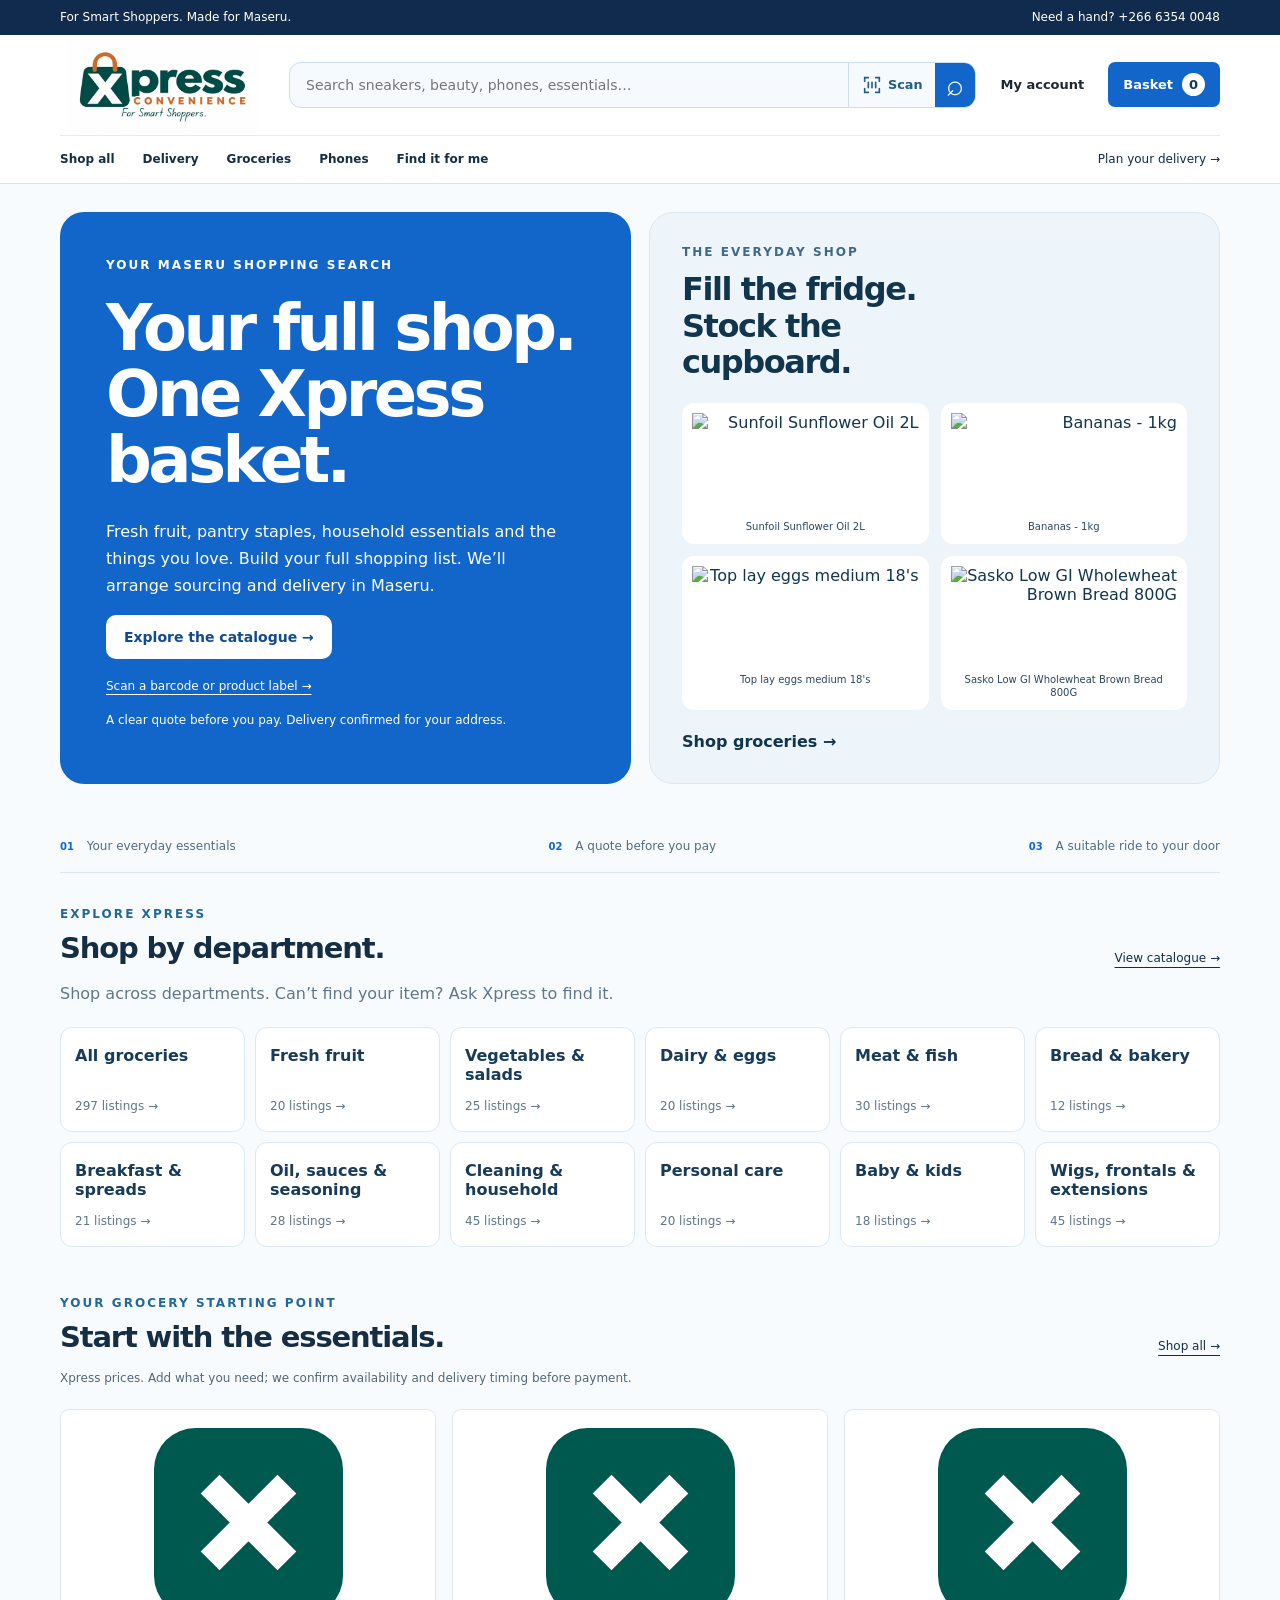
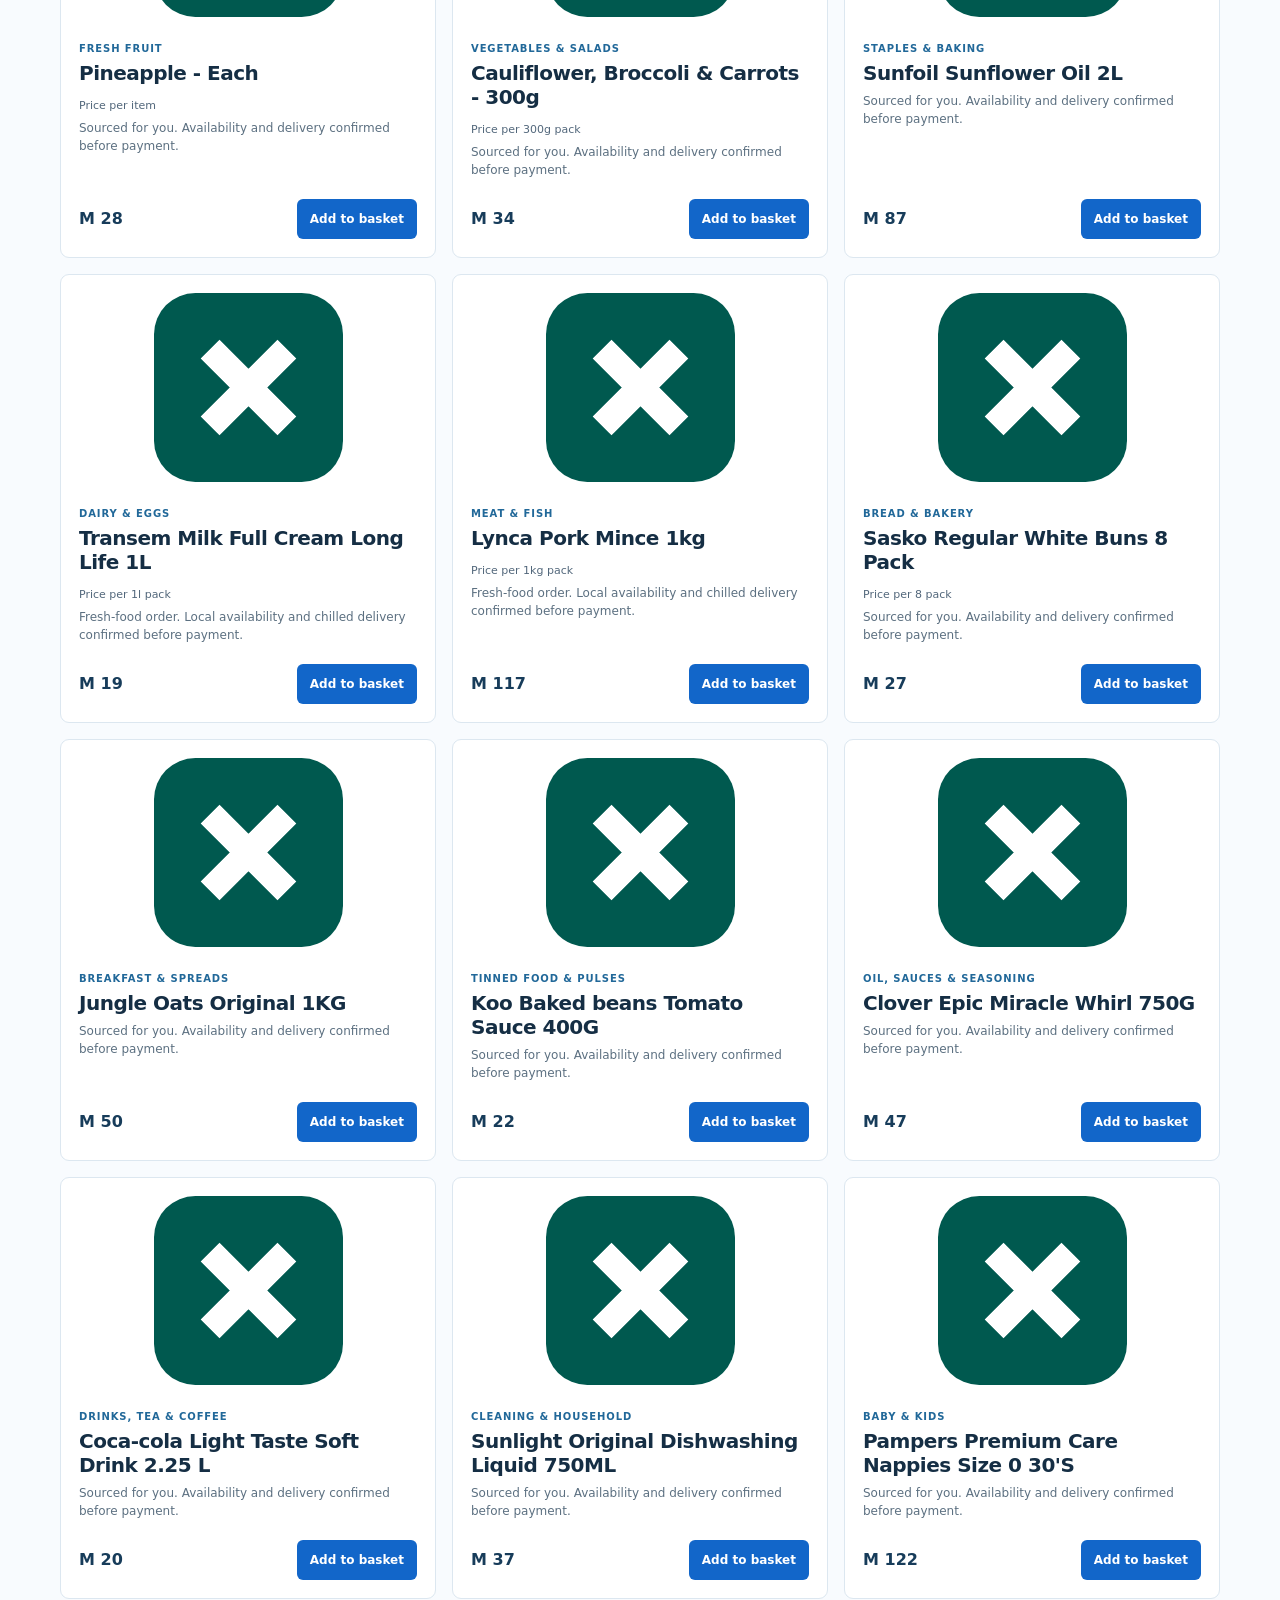
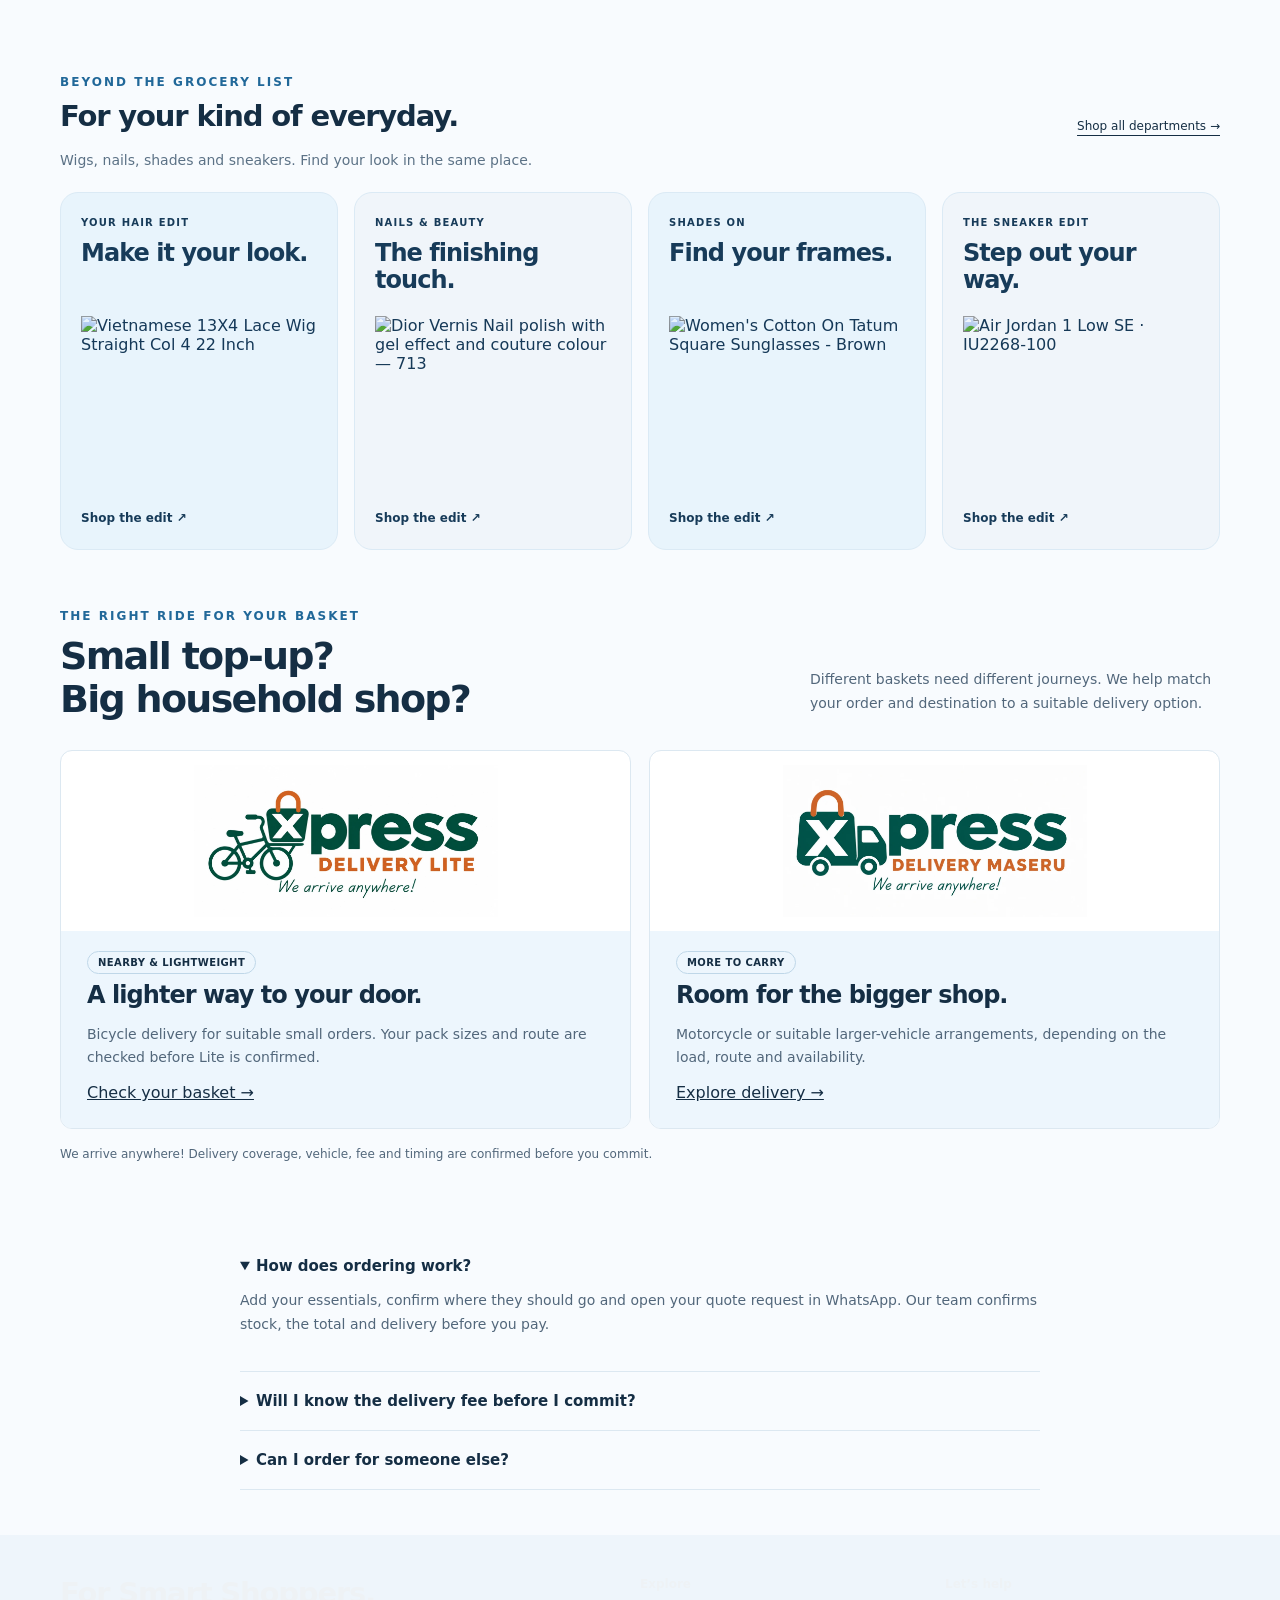
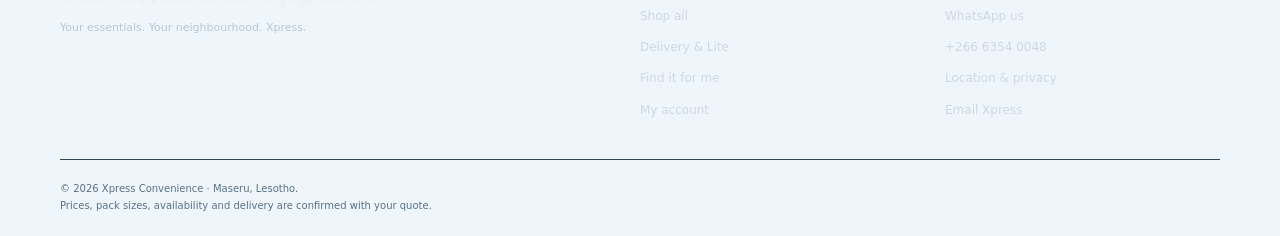
==== index.html @ a1669f89 "Expand full-shop catalogue to 1283 listings and strengthen blue interface" ====
<!doctype html><html lang="en"><head><meta charset="utf-8"><meta name="viewport" content="width=device-width,initial-scale=1"><meta name="theme-color" content="#1266c9"><meta name="description" content="Shop everyday essentials with Xpress Convenience in Maseru. Build a basket and explore Xpress Delivery and Delivery Lite."><title>Your Maseru shopping search | Xpress Convenience</title><link rel="manifest" href="manifest.webmanifest"><link rel="icon" href="assets/favicon.svg" type="image/svg+xml"><link rel="stylesheet" href="assets/store.css"><link rel="stylesheet" href="assets/enhancements.css"><link rel="stylesheet" href="assets/retail.css"><link rel="stylesheet" href="assets/xpress.css"><script defer src="assets/imported-catalogue.js"></script><script defer src="assets/market-catalogue.js"></script><script defer src="assets/departments.js"></script><script defer src="assets/delivery-engine.js"></script><script defer src="assets/navigation.js"></script><script defer src="assets/search-engine.js"></script><script defer src="assets/catalogue-data.js"></script><script defer src="assets/shop.js"></script><link rel="stylesheet" href="assets/departments.css"><link rel="stylesheet" href="assets/sky.css"></head><body class="retail" data-page="home"><a class="skip" href="#main">Skip to content</a><div class="retail-top"><div class="wrap"><span>For Smart Shoppers. Made for Maseru.</span><a href="tel:+26663540048">Need a hand? +266 6354 0048</a></div></div><header class="ec-header retail-header"><div class="ec-header-inner"><a aria-label="Xpress Convenience home" class="ec-brand" href="index.html"><img alt="Xpress Convenience" height="1280" src="assets/xpress-convenience.webp" width="1280"/></a><form action="products.html" class="global-search" role="search"><label class="sr-only" for="global-query">Search products</label><input id="global-query" name="q" placeholder="Search sneakers, beauty, phones, essentials…" type="search"/><a class="scan-search-link" href="scan.html" aria-label="Scan a barcode or product label" title="Scan & search"><svg width="22" height="22" viewBox="0 0 24 24" fill="none" aria-hidden="true"><path d="M8 4H4v4m12-4h4v4M4 16v4h4m12-4v4h-4M8 9v6m4-6v6m4-6v6" stroke="currentColor" stroke-width="1.8" stroke-linecap="round"/></svg><span>Scan</span></a><button aria-label="Search" type="submit">⌕</button></form><a class="account-link" href="account.html">My account</a><a class="ec-basket" href="checkout.html">Basket <span data-cart-count="">0</span></a><button aria-controls="ec-nav" aria-expanded="false" class="ec-menu" type="button">Menu</button></div><div class="retail-nav wrap"><nav aria-label="Main navigation" class="ec-nav" id="ec-nav"><a href="products.html">Shop all</a><a href="delivery.html">Delivery</a><a href="products.html?category=food">Groceries</a><a href="products.html?category=phones">Phones</a><a href="source.html">Find it for me</a><a class="mobile-account" href="account.html">My account</a><button class="ec-install" hidden="" type="button">Install app</button></nav><a class="delivery-link" href="checkout.html">Plan your delivery →</a></div></header><main id="main"><section class="market-hero wrap"><div><span class="kicker">YOUR MASERU SHOPPING SEARCH</span><h1>Your full shop.<br><em>One Xpress basket.</em></h1><p>Fresh fruit, pantry staples, household essentials and the things you love. Build your full shopping list. We’ll arrange sourcing and delivery in Maseru.</p><a class="button peach" href="products.html">Explore the catalogue →</a><a class="hero-source" href="scan.html">Scan a barcode or product label →</a><span class="hero-small">A clear quote before you pay. Delivery confirmed for your address.</span></div><a class="market-feature" href="products.html?category=food"><span class="kicker">THE EVERYDAY SHOP</span><h2>Fill the fridge.<br>Stock the cupboard.</h2><div id="hero-product"></div><span class="feature-link">Shop groceries →</span></a></section><div class="service-strip wrap"><span><b>01</b> Your everyday essentials</span><span><b>02</b> A quote before you pay</span><span><b>03</b> A suitable ride to your door</span></div><section class="department-section wrap"><div class="section-heading"><div><span class="kicker">EXPLORE XPRESS</span><h2>Shop by department.</h2></div><a href="products.html">View catalogue →</a></div><p>Shop across departments. Can’t find your item? Ask Xpress to find it.</p><div class="department-grid" id="department-grid"></div></section><section class="essentials wrap" id="essentials"><div class="section-heading"><div><span class="kicker">YOUR GROCERY STARTING POINT</span><h2>Start with the essentials.</h2></div><a href="products.html">Shop all →</a></div><p class="catalogue-note">Xpress prices. Add what you need; we confirm availability and delivery timing before payment.</p><div class="catalogue"></div></section><section class="wrap style-section"><div class="section-heading"><div><span class="kicker">BEYOND THE GROCERY LIST</span><h2>For your kind of everyday.</h2></div><a href="products.html">Shop all departments →</a></div><p>Wigs, nails, shades and sneakers. Find your look in the same place.</p><div id="style-edits" class="style-edits"></div></section><section class="delivery-intro wrap" id="delivery-info"><div class="delivery-heading"><div><span class="kicker">THE RIGHT RIDE FOR YOUR BASKET</span><h2>Small top-up?<br>Big household shop?</h2></div><p>Different baskets need different journeys. We help match your order and destination to a suitable delivery option.</p></div><div class="service-cards"><article class="service-card"><img src="assets/xpress-lite.webp" alt="Xpress Delivery Lite bicycle logo. We arrive anywhere!" width="1200" height="600" loading="lazy"><div class="service-copy"><span class="pill">NEARBY &amp; LIGHTWEIGHT</span><h3>A lighter way to your door.</h3><p>Bicycle delivery for suitable small orders. Your pack sizes and route are checked before Lite is confirmed.</p><a href="checkout.html">Check your basket →</a></div></article><article class="service-card"><img src="assets/xpress-delivery.webp" alt="Xpress Delivery Maseru truck logo. We arrive anywhere!" width="1200" height="600" loading="lazy"><div class="service-copy"><span class="pill">MORE TO CARRY</span><h3>Room for the bigger shop.</h3><p>Motorcycle or suitable larger-vehicle arrangements, depending on the load, route and availability.</p><a href="delivery.html">Explore delivery →</a></div></article></div><p class="service-footnote">We arrive anywhere! Delivery coverage, vehicle, fee and timing are confirmed before you commit.</p></section><section class="wrap delivery-faq"><details open><summary>How does ordering work?</summary><p>Add your essentials, confirm where they should go and open your quote request in WhatsApp. Our team confirms stock, the total and delivery before you pay.</p></details><details><summary>Will I know the delivery fee before I commit?</summary><p>Yes. We include the delivery arrangement and charge in your confirmed quote. This website does not collect payment or reserve stock.</p></details><details><summary>Can I order for someone else?</summary><p>Yes. Enter their delivery address, recipient name and contact number. Use their destination rather than your current location.</p></details></section></main><footer class="retail-footer"><div class="wrap footer-grid"><div><strong>For Smart Shoppers.</strong><p>Your essentials. Your neighbourhood. Xpress.</p></div><div><b>Explore</b><a href="products.html">Shop all</a><a href="delivery.html">Delivery &amp; Lite</a><a href="source.html">Find it for me</a><a href="account.html">My account</a></div><div><b>Let’s help</b><a href="https://wa.me/26663540048">WhatsApp us</a><a href="tel:+26663540048">+266 6354 0048</a><a href="privacy.html">Location &amp; privacy</a><a href="mailto:expressconvenience2.4.7@gmail.com">Email Xpress</a></div></div><div class="wrap copyright">© 2026 Xpress Convenience · Maseru, Lesotho.<br>Prices, pack sizes, availability and delivery are confirmed with your quote.</div></footer><a class="mobile-cart" href="checkout.html" hidden><span>Your basket · <b data-cart-count>0</b> items</span><strong>Review basket →</strong></a></body></html>
---- assets/store.css ----
:root{--teal:#0b4f86;--deep:#083b64;--peach:#f4bd91;--ink:#202931;--muted:#4e6476;--cream:#fffaf6;--line:#dce3e8;--aqua:#e5edf3}
*{box-sizing:border-box}html{scroll-behavior:smooth}body{margin:0;background:var(--cream);color:var(--ink);font-family:ui-sans-serif,system-ui,-apple-system,BlinkMacSystemFont,"Segoe UI",sans-serif;-webkit-font-smoothing:antialiased}a{color:inherit}a:focus-visible,button:focus-visible,input:focus-visible{outline:3px solid var(--peach);outline-offset:3px}img{display:block;max-width:100%}button,input{font:inherit}.wrap{width:min(1160px,calc(100% - 48px));margin-inline:auto}.skip{position:absolute;top:-80px;left:16px;z-index:20;padding:12px;background:white}.skip:focus{top:10px}
.topbar{background:var(--deep);color:white;text-align:center;font-size:11px;font-weight:850;letter-spacing:.1em;text-transform:uppercase;padding:10px 16px}.topbar span{color:var(--peach);padding-inline:9px}header{background:white}.header-inner{display:flex;justify-content:space-between;align-items:center;gap:24px;min-height:88px}.brand{display:block;width:230px;height:76px;overflow:hidden;flex:0 0 auto}.brand img{width:100%;height:100%;object-fit:cover;object-position:center 51%}nav{display:flex;align-items:center;gap:clamp(14px,2.2vw,28px)}nav a{text-decoration:none;font-size:14px;font-weight:750}nav a:hover{text-decoration:underline;text-underline-offset:5px}nav .active{color:var(--teal);text-decoration:underline;text-underline-offset:6px}nav .nav-cta{background:var(--teal);color:white;border-radius:9px;padding:12px 16px}nav .nav-cta:hover{background:var(--deep);text-decoration:none}.cart-count{display:inline-grid;place-items:center;width:22px;height:22px;margin-left:4px;border-radius:50%;background:var(--peach);color:var(--ink);font-size:12px;font-weight:900}
.masthead{background:radial-gradient(circle at 88% 2%,#2b71aa,transparent 28%),linear-gradient(135deg,#0b4f86,#083c67);color:white}.masthead-inner{padding-block:75px 80px}.eyebrow,.kicker{display:block;font-size:12px;font-weight:900;letter-spacing:.17em;text-transform:uppercase}.eyebrow{margin:0 0 17px;color:var(--peach)}h1{max-width:850px;margin:0;font-size:clamp(47px,5.6vw,72px);line-height:1.04;letter-spacing:-.06em}h1 em{color:var(--peach);font-style:normal}.masthead p{max-width:720px;margin:23px 0 0;color:#e3edf5;font-size:18px;line-height:1.65}.button{display:inline-flex;justify-content:center;align-items:center;min-height:48px;padding:13px 18px;border:0;border-radius:10px;background:var(--teal);color:white;text-decoration:none;font-size:14px;font-weight:850;cursor:pointer}.button:hover{background:var(--deep)}.button:disabled{opacity:.48;cursor:not-allowed}.button.peach{background:var(--peach);color:var(--ink)}.button.peach:hover{background:#ffd0ab}
.section{padding-block:78px}.kicker{margin:0 0 12px;color:var(--teal)}h2{margin:0;font-size:clamp(30px,3.8vw,46px);line-height:1.1;letter-spacing:-.05em}.section-intro{max-width:700px;margin:15px 0 30px;color:var(--muted);font-size:16px;line-height:1.65}.notice{padding:18px 22px;border:1px solid #c8d6e2;border-radius:12px;background:var(--aqua);color:var(--deep);font-size:14px;line-height:1.65}
.toolbar{display:flex;flex-wrap:wrap;align-items:center;justify-content:space-between;gap:16px;margin:30px 0 24px}.filters{display:flex;flex-wrap:wrap;gap:8px}.filter{padding:10px 14px;border:1px solid var(--line);border-radius:100px;background:white;color:var(--ink);font-size:13px;font-weight:760;cursor:pointer}.filter:hover,.filter.active{background:var(--deep);color:white;border-color:var(--deep)}.search{min-width:230px;padding:11px 14px;border:1px solid #cbd4dc;border-radius:10px;background:white;color:var(--ink)}.catalogue{display:grid;grid-template-columns:repeat(3,1fr);gap:20px}.item{overflow:hidden;border:1px solid var(--line);border-radius:17px;background:white;box-shadow:0 11px 30px #0c464610}.item-image{position:relative;overflow:hidden;display:grid;place-items:center;height:260px;padding:20px;background:#edf2f6}.item:nth-child(3n+2) .item-image{background:#f9ede3}.item:nth-child(3n) .item-image{background:#f0ecf5}.item-image .drink-art{position:absolute;inset:0;display:grid;place-items:center}.item-image svg{width:70%;height:80%}.item-image img{position:absolute;inset:18px;width:calc(100% - 36px);height:calc(100% - 36px);object-fit:contain;border-radius:5px;mix-blend-mode:multiply}.item-copy{padding:23px}.item-tag{color:var(--teal);font-size:11px;font-weight:900;letter-spacing:.14em;text-transform:uppercase}.item h3{margin:9px 0 7px;font-size:22px;letter-spacing:-.04em}.item p{min-height:43px;margin:0 0 19px;color:var(--muted);font-size:13px;line-height:1.6}.item-bottom{display:flex;align-items:center;justify-content:space-between;gap:10px}.price-label{color:var(--muted);font-size:12px;font-weight:760}.empty-search{padding:40px;border-radius:14px;background:white;text-align:center;color:var(--muted)}
.checkout-layout{display:grid;grid-template-columns:1.12fr .88fr;align-items:start;gap:25px}.panel{padding:31px;border:1px solid var(--line);border-radius:18px;background:white;box-shadow:0 10px 29px #0c46460d}.panel h2{margin:0 0 8px;font-size:29px}.panel .help{margin:0 0 23px;color:var(--muted);font-size:14px;line-height:1.6}.cart-line{display:grid;grid-template-columns:66px 1fr auto;align-items:center;gap:17px;padding:17px 0;border-bottom:1px solid var(--line)}.cart-line:last-child{border-bottom:0}.cart-line img{width:66px;height:66px;object-fit:contain;border-radius:9px;background:#edf2f6}.cart-line strong{display:block;margin-bottom:4px;font-size:15px}.cart-line small{color:var(--muted)}.qty{display:flex;align-items:center;gap:8px}.qty button{width:30px;height:30px;border:1px solid #cbd5dd;border-radius:7px;background:white;cursor:pointer}.qty button:hover{background:var(--aqua)}.qty span{min-width:20px;text-align:center;font-weight:850}.remove{display:block;margin-top:8px;padding:0;border:0;background:none;color:#a84845;text-decoration:underline;font-size:12px;cursor:pointer}.summary-note{margin-top:20px;padding:16px 18px;border-radius:10px;background:var(--aqua);color:var(--deep);font-size:13px;line-height:1.6}.pay-options{display:grid;gap:11px}.pay-option{display:flex;gap:13px;align-items:start;padding:16px;border:1px solid var(--line);border-radius:11px;cursor:pointer}.pay-option:has(input:checked){border-color:var(--teal);background:#f0f5fa}.pay-option input{margin-top:3px;accent-color:var(--teal)}.pay-option strong{display:block;margin-bottom:3px;font-size:15px}.pay-option small{color:var(--muted);font-size:12px;line-height:1.45}.checkout-action{width:100%;margin-top:20px}.fineprint{color:var(--muted);font-size:12px;line-height:1.6}.empty-cart{padding:32px;text-align:center;color:var(--muted)}.empty-cart .button{margin-top:12px}
.next-steps{background:var(--aqua)}.next-grid{display:grid;grid-template-columns:repeat(3,1fr);gap:15px;margin-top:30px}.next-step{padding:25px;border-radius:14px;background:white}.next-step b{color:var(--teal);font-size:13px;letter-spacing:.1em}.next-step h3{margin:17px 0 8px;font-size:19px}.next-step p{margin:0;color:var(--muted);font-size:13px;line-height:1.6}
footer{background:var(--ink);color:white}.footer-inner{display:flex;justify-content:space-between;align-items:center;flex-wrap:wrap;gap:15px 30px;min-height:105px;font-size:13px}footer a{color:#d4e0ea;text-underline-offset:4px;overflow-wrap:anywhere}
@media(max-width:950px){.catalogue{grid-template-columns:repeat(2,1fr)}.checkout-layout{grid-template-columns:1fr}}
@media(max-width:650px){.wrap{width:min(100% - 32px,1160px)}.topbar{font-size:10px;letter-spacing:.03em}.header-inner{min-height:74px}.brand{width:158px;height:59px}nav{gap:9px}nav a:not(.nav-cta):not(.cart-nav){display:none}nav .cart-nav{font-size:12px}nav .nav-cta{font-size:12px;padding:10px 11px}.masthead-inner{padding-block:59px 66px}.masthead p{font-size:16px}.section{padding-block:65px}.catalogue{gap:13px}.item-image{height:165px;padding:12px}.item-copy{padding:16px}.item h3{font-size:18px}.item p{min-height:60px}.item-bottom{display:block}.item-bottom .button{width:100%;margin-top:12px}.toolbar{align-items:stretch}.search{width:100%}.panel{padding:22px}.next-grid{grid-template-columns:1fr}.cart-line{grid-template-columns:52px 1fr;gap:12px}.cart-line img{width:52px;height:52px}.cart-line .qty{grid-column:2}.footer-inner{padding-block:27px}}
@media(max-width:390px){.catalogue{grid-template-columns:1fr}.item-image{height:240px}.item p{min-height:0}}
@media(prefers-reduced-motion:reduce){html{scroll-behavior:auto}}
---- assets/enhancements.css ----
/* Shared storefront polish, including account and dispatch navigation. */
[hidden]{display:none!important}html{scroll-padding-top:100px}body{overflow-wrap:break-word}.ec-header{position:sticky;top:0;z-index:100;background:#fff!important;color:#202931!important;border-bottom:1px solid #dae1e6}.ec-header-inner{max-width:1200px;width:calc(100% - 48px);margin:auto;min-height:86px;display:flex;align-items:center;gap:26px;position:relative}.ec-brand{display:block;width:180px;height:70px;overflow:hidden;flex-shrink:0}.ec-brand img{display:block;width:100%;height:100%;object-fit:cover;object-position:center 51%}.ec-header .ec-nav{display:flex;align-items:center;gap:25px;margin-left:auto}.ec-header .ec-nav a{display:block!important;font-size:13px;color:#3c4d5a;text-decoration:none;font-weight:750;padding:12px 0}.ec-nav a[aria-current]{color:#0b4f86!important;box-shadow:0 2px #0b4f86}.ec-basket{display:flex;gap:9px;align-items:center;background:#083b64;color:#fff;text-decoration:none;padding:12px 16px;border-radius:100px;font-weight:750;font-size:13px;white-space:nowrap}.ec-basket span{display:grid;place-items:center;background:#f4bd91;color:#202931;border-radius:50%;min-width:23px;height:23px}.ec-menu{display:none}.ec-install{font:inherit;color:#083b64;background:#e5edf3;border:0;padding:10px;border-radius:8px;cursor:pointer}.ec-header a:focus-visible,button:focus-visible,input:focus-visible,summary:focus-visible,select:focus-visible{outline:3px solid #e29455;outline-offset:4px}a,button{-webkit-tap-highlight-color:transparent}.hero-inner{padding-block:64px!important}.hero-copy{max-width:510px;font-size:19px!important}.hero-note{max-width:440px}.hero-art{animation:ec-enter .7s ease-out both}.photo{box-shadow:0 24px 60px #002f3833!important}.section{padding-block:60px}.product,.item{transition:transform .2s,box-shadow .2s}.product:hover,.item:hover{transform:translateY(-4px);box-shadow:0 16px 34px #075b6515}.product h3 a{text-decoration:none;display:flex;justify-content:space-between;gap:10px}.product h3 a:after{content:'';position:absolute;inset:0}.product{position:relative}.product h3 a:focus-visible{outline:3px solid #0b4f86}.head p{line-height:1.7}.masthead-inner{padding-block:44px 48px}.masthead h1{font-size:clamp(38px,5vw,60px);max-width:800px}.masthead p{max-width:650px;font-size:16px}.notice{font-size:13px;padding:14px 18px}.toolbar{position:relative}.filter{min-height:44px}.item-image{height:225px}.item-copy{padding:20px}.item h3{font-size:20px}.button{transition:background .18s,transform .18s}.button:active{transform:translateY(1px)}.field{margin:18px 0}.field label{display:block;font-size:13px;font-weight:750;margin-bottom:8px}.field input,.field select{width:100%;min-height:48px;padding:12px 14px;border:1px solid #c6d0d9;border-radius:10px;background:#fff;color:#202931;font:inherit}.live-option{margin-top:22px;padding-top:18px;border-top:1px solid #dce3e8}.live-option summary{cursor:pointer;color:#083b64;font-size:14px;font-weight:750}.live-option .button{background:#e5edf3;color:#083b64}.qty button{min-width:42px;min-height:42px}.ec-toast{position:fixed;bottom:24px;left:50%;transform:translateX(-50%);z-index:110;padding:14px 22px;background:#083b64;color:#fff;border-radius:14px;box-shadow:0 8px 35px #003c4433;font-size:14px;max-width:calc(100% - 32px);text-align:center}.catalogue{scroll-margin-top:100px}footer{margin-bottom:0}.card,.panel{min-width:0}.grid>*{min-width:0}.status{overflow-wrap:anywhere}.account-box{margin-bottom:22px}.ec-header~.hero{padding-top:44px;padding-bottom:44px}.ec-header~.hero h1{max-width:850px}.ec-header~.hero p{max-width:680px}.ec-header~main{min-height:55vh}
@keyframes ec-enter{from{opacity:0;transform:translateY(18px)}to{opacity:1;transform:translateY(0)}}
@media(max-width:960px){.ec-header-inner{gap:16px}.ec-header .ec-nav{gap:15px}.ec-brand{width:155px}.ec-header .ec-nav a{font-size:12px}}
@media(max-width:760px){.ec-header-inner{width:calc(100% - 28px);min-height:72px;gap:10px}.ec-brand{width:142px;height:60px;margin-right:auto}.ec-basket{padding:10px 12px;font-size:12px}.ec-menu{display:flex;align-items:center;gap:8px;border:1px solid #dce3e8;background:#fff;color:#083b64;border-radius:10px;min-height:44px;padding:10px;font-weight:750;font-size:12px}.ec-header .ec-nav{display:none;position:absolute;left:0;right:0;top:calc(100% + 1px);margin:0;background:white;border:1px solid #dce3e8;box-shadow:0 20px 30px #003a441c;border-radius:0 0 16px 16px;padding:14px 20px;align-items:stretch;gap:3px;flex-direction:column}.ec-header .ec-nav.is-open{display:flex}.ec-header .ec-nav a{font-size:15px;padding:12px}.ec-nav a[aria-current]{box-shadow:none;background:#e5edf3;border-radius:8px}.hero-inner{padding-top:38px!important;padding-bottom:40px!important}.hero-copy{font-size:17px!important}.hero-art{min-height:295px!important}.hero-art .photo.eggs{height:225px}.hero-art .photo.bread{height:165px}.hero-note{font-size:12px}.section{padding-block:42px}.how-inner{padding-block:48px}.masthead-inner{padding-block:34px}.masthead h1{font-size:40px}.masthead p{font-size:15px}.item-image{height:170px}.item-copy{padding:15px}.item h3{font-size:18px}.item p{min-height:62px}.item-bottom .button{padding-inline:10px;font-size:12px}.filters{flex-wrap:nowrap;overflow:auto;width:100%;padding-bottom:5px}.filter{flex-shrink:0}.search{min-width:0;font-size:16px}.checkout-layout{gap:18px}.checkout-layout>.panel{padding:22px}.next-grid{grid-template-columns:1fr}.ec-header~.hero h1{font-size:40px}.grid{grid-template-columns:1fr}.ec-header~.hero{padding-block:32px}.footer-inner{font-size:12px;line-height:1.8}.ec-toast{bottom:16px;width:max-content}}
@media(max-width:360px){.ec-brand{width:120px}.ec-header-inner{gap:6px}.ec-basket{padding:9px}.ec-menu{font-size:11px;padding:8px}.wrap{width:calc(100% - 28px)}}
@media(prefers-reduced-motion:reduce){*,*::before,*::after{animation:none!important;transition:none!important;scroll-behavior:auto!important}}
.ec-brand{position:relative;width:160px;height:82px}.ec-brand img{position:absolute;top:50%;width:100%;height:auto;transform:translateY(-51%);object-fit:initial}
@media(max-width:760px){.ec-brand{width:142px;height:72px}}
@media(max-width:360px){.ec-brand{width:120px;height:62px}}

/* Keep the complete logo, bag handles and tagline inside the header. */
.ec-header .ec-brand,.ec-header.retail-header .ec-brand{width:180px;height:108px;flex:0 0 auto;overflow:hidden;background:#fff;border-radius:6px}
.ec-header .ec-brand img{position:absolute;left:0;top:50%;display:block;width:100%;height:auto;max-width:none;object-fit:contain;transform:translateY(-51%);filter:brightness(.8) contrast(1.7)}
@media(max-width:760px){.ec-header .ec-brand,.ec-header.retail-header .ec-brand{width:143px;height:86px}}
@media(max-width:360px){.ec-header .ec-brand,.ec-header.retail-header .ec-brand{width:125px;height:75px}}
---- assets/retail.css ----
:root{--deep:#062f50;--teal:#0a4575;--ink:#172835;--muted:#566e81;--peach:#f5c7a1;--line:#dde4e9;--cream:#f8fafb}body.retail{background:var(--cream)}.sr-only{position:absolute;width:1px;height:1px;overflow:hidden;clip-path:inset(50%)}.retail-top{background:var(--deep);color:#fff;font:12px/1.4 system-ui}.retail-top .wrap{display:flex;justify-content:space-between;padding-block:9px}.retail-top a{color:#fff;text-decoration:none}.retail-header .ec-header-inner{max-width:1160px;min-height:88px;gap:24px}.retail-header .ec-brand{width:164px;height:67px}.global-search{display:flex;flex:1;border:1px solid #dae1e7;background:#f2f5f7;border-radius:8px;overflow:hidden;margin:0}.global-search input{width:100%;min-width:0;border:0;background:transparent;padding:14px 16px;font:14px system-ui;outline-offset:-4px}.global-search button{width:48px;background:var(--deep);color:white;border:0;font-size:30px;cursor:pointer}.account-link{font-size:13px;font-weight:650;text-decoration:none;white-space:nowrap}.retail-header .ec-basket{border-radius:7px;padding:11px 15px}.retail-nav{display:flex;align-items:center;justify-content:space-between;border-top:1px solid #ebeef1;min-height:48px}.retail-header .ec-nav{margin:0;gap:28px}.retail-header .ec-nav a{font-size:12px;padding:13px 0}.delivery-link{font-size:12px;color:var(--deep);text-decoration:none}.retail-header .mobile-account{display:none!important}.retail h1,.retail h2,.retail h3{letter-spacing:-.045em}.shop-hero{display:grid;grid-template-columns:1.05fr 1fr;margin-top:26px;min-height:390px;border-radius:12px;overflow:hidden;background:var(--deep)}.hero-message{padding:38px 44px;color:white}.hero-message .kicker{font-size:10px;color:#c2ced7;letter-spacing:.15em}.hero-message h1{font-size:clamp(38px,4.4vw,58px);line-height:1.02;max-width:520px;font-weight:750}.hero-message h1 em{color:var(--peach);font-style:normal}.hero-message p{font-size:13px;line-height:1.7;color:#dee5eb;margin:17px 0 22px}.hero-message .button{gap:40px;border-radius:6px;min-height:46px}.hero-small{display:block;font-size:10px;color:#bbc7d1;margin-top:14px}.hero-shelf{background:#e4eaee;position:relative;display:flex;flex-direction:column;padding:32px 32px 0;overflow:hidden}.shelf-heading{display:flex;justify-content:space-between;align-items:start}.shelf-heading>span{font-size:10px;letter-spacing:.18em;border:1px solid #a4b5c3;padding:7px 9px;border-radius:3px}.shelf-heading b{font-size:23px;line-height:1.1;font-weight:550;letter-spacing:-.04em}.shelf-products{flex:1;display:flex;align-items:center;justify-content:center;gap:4px;min-height:240px}.shelf-products img{width:55%;height:225px;object-fit:contain;mix-blend-mode:multiply}.shelf-products .hero-snack{width:39%;height:190px}.hero-shelf>a{display:flex;justify-content:space-between;padding:16px 0;border-top:1px solid #b7c4cf;font-size:12px;text-decoration:none;font-weight:650}.service-strip{display:flex;justify-content:space-between;padding:19px 0;border-bottom:1px solid var(--line);font-size:12px;color:var(--muted)}.service-strip b{color:var(--teal);margin-right:9px;font-size:10px}.category-section{padding:31px 0}.section-heading{display:flex;align-items:end;justify-content:space-between;gap:20px;margin-bottom:19px}.section-heading h2{font-size:29px}.section-heading>a{font-size:12px;white-space:nowrap;text-underline-offset:5px}.category-tiles{display:grid;grid-template-columns:repeat(4,1fr);gap:12px}.category-tiles>a{display:flex;gap:12px;align-items:center;text-decoration:none;padding:12px;background:white;border:1px solid var(--line);border-radius:8px;transition:border-color .2s}.category-tiles>a:hover{border-color:var(--teal)}.category-tiles img{width:53px;height:53px;object-fit:contain}.category-tiles span{font-size:14px;font-weight:700}.category-tiles small{display:block;font-weight:400;font-size:10px;color:var(--muted);margin-top:5px}.category-tiles b{margin-left:auto;font-size:16px}.essentials{padding:15px 0 50px;scroll-margin-top:160px}.catalogue-note{font-size:12px;color:var(--muted);margin:-4px 0 20px}.retail .catalogue{grid-template-columns:repeat(3,minmax(0,1fr));gap:16px}.retail .item{box-shadow:none;border-radius:9px;display:flex;flex-direction:column}.retail .item:hover{transform:translateY(-2px);box-shadow:0 7px 20px #064c500c}.retail .item-image,.retail .item:nth-child(n) .item-image{height:205px;background:#eff2f5;margin:10px 10px 0;border-radius:5px}.retail .item-copy{padding:18px;display:flex;flex-direction:column;flex:1}.retail .item-tag{font-size:9px;letter-spacing:.12em}.retail .item h3{font-size:20px;margin:7px 0}.retail .item p{font-size:12px;min-height:38px;line-height:1.5;margin-bottom:18px}.retail .item-bottom{margin-top:auto;display:flex;flex-wrap:wrap;gap:12px}.retail .price-label{font-size:12px;color:var(--deep)}.retail .item-bottom .button{border-radius:6px;min-height:40px;font-size:12px;padding:10px 13px;margin-left:auto}.retail .item-bottom .qty{margin-left:auto}.retail .qty{justify-content:space-between;background:#eaeff3;border-radius:6px;padding:2px}.retail .qty button{background:transparent;border:0;color:var(--deep);font-size:20px}.retail .qty span{font-size:13px}.occasion{display:grid;grid-template-columns:1.1fr 1fr;gap:45px;background:#f0e5d7;padding:38px 42px;border-radius:10px;margin-bottom:55px}.occasion h2,.delivery-info h2{font-size:37px;line-height:1.1}.occasion p,.delivery-info p{font-size:13px;color:var(--muted);line-height:1.7}.occasion-links{display:flex;flex-direction:column;justify-content:center}.occasion-links a{display:flex;align-items:center;gap:20px;text-decoration:none;border-bottom:1px solid #d5c7b7;padding:20px 0;font-size:17px;font-weight:600}.occasion-links span{font-size:10px;font-weight:400}.occasion-links b{margin-left:auto}.delivery-info{display:grid;grid-template-columns:1fr 1fr;gap:80px;padding-bottom:60px;scroll-margin-top:170px}.delivery-info>div>p{max-width:430px}.delivery-info .button{font-size:12px;margin-top:10px;border-radius:6px}.delivery-faq details{border-bottom:1px solid var(--line);padding:20px 0}.delivery-faq summary{font-size:15px;font-weight:600;cursor:pointer}.retail-footer{background:#10293e;color:#eef2f5;padding:42px 0 22px}.footer-grid{display:grid;grid-template-columns:2fr 1fr 1fr;gap:30px}.footer-grid strong{font-size:29px;line-height:1.15;letter-spacing:-.04em}.footer-grid p{font-size:11px;color:#bbc7d1}.footer-grid b{display:block;font-size:12px;margin-bottom:15px}.footer-grid a{display:block;font-size:12px;margin:11px 0;text-decoration:none;color:#d0d8df}.copyright{border-top:1px solid #314555;margin-top:28px;padding-top:20px;font-size:10px;color:#bac7d1;line-height:1.7}.shop-heading{padding:35px 0 25px}.breadcrumb,.shop-heading>span{font-size:12px;color:var(--muted)}.shop-heading h1{font-size:42px;margin:22px 0 10px;max-width:none}.shop-heading p{color:var(--muted);font-size:14px}.shop-content{padding-bottom:50px}.shop-tools{display:flex;justify-content:space-between;align-items:center;border-block:1px solid var(--line);padding:17px 0;gap:20px}.sort-label{display:flex;align-items:center;gap:8px;font-size:12px;white-space:nowrap}.sort-label select{border:1px solid var(--line);background:white;border-radius:5px;padding:10px;font:inherit;max-width:155px}.catalogue-meta{display:flex;justify-content:space-between;font-size:11px;color:var(--muted);padding:18px 0}.request-panel{display:flex;justify-content:space-between;align-items:center;gap:20px;padding:28px;background:#e7ecf0;margin-top:30px;border-radius:8px}.request-panel h2{font-size:25px}.request-panel p{font-size:13px;color:var(--muted)}.mobile-cart{display:none}.ec-toast{bottom:25px}.retail .filter{border-radius:6px}.retail a:focus-visible,.retail summary:focus-visible,.retail select:focus-visible{outline:3px solid #cc8b46;outline-offset:3px}
@media(max-width:960px){.retail-header .ec-nav{gap:18px}.retail-header .ec-header-inner{gap:15px}.account-link{display:none}.hero-message{padding:32px}.shelf-heading b{font-size:20px}.category-tiles>a{gap:8px;padding:9px}.category-tiles img{width:40px;height:45px}.category-tiles small{font-size:9px}.retail .item-bottom{display:block}.retail .item-bottom .button,.retail .item-bottom .qty{width:100%;margin-top:10px}.delivery-info{gap:35px}}
@media(max-width:760px){.retail-top .wrap{justify-content:center;font-size:10px}.retail-top a{display:none}.retail-header .ec-header-inner{flex-wrap:wrap;gap:8px;padding:4px 0 12px}.retail-header .ec-brand{width:143px;height:59px}.global-search{order:5;flex-basis:100%;height:44px}.global-search input{font-size:16px;padding:10px 13px}.retail-header .ec-basket{font-size:12px;padding:10px}.retail-nav{min-height:0;border:0}.delivery-link{display:none}.retail-header .ec-nav{top:100%;left:14px;right:14px;gap:0}.retail-header .mobile-account{display:block!important}.retail-header .ec-nav a{font-size:14px;padding:12px}.shop-hero{grid-template-columns:1fr 0.85fr;margin-top:16px;min-height:300px}.hero-message{padding:25px}.hero-message h1{font-size:40px}.hero-message p{font-size:12px}.hero-message .kicker{font-size:8px}.hero-message .button{gap:20px;font-size:12px}.hero-small{font-size:9px;line-height:1.6}.hero-shelf{padding:22px 14px 0}.shelf-heading{display:block}.shelf-heading>span{font-size:8px;padding:5px}.shelf-heading b{display:block;margin-top:17px;font-size:19px}.shelf-products{min-height:150px;position:relative;display:block}.shelf-products img{position:absolute;width:80%;height:140px;left:0;top:0}.shelf-products .hero-snack{width:65%;height:110px;right:-15px;left:auto;top:70px}.hero-shelf>a{font-size:10px;margin-top:25px;gap:10px}.service-strip{font-size:10px;gap:15px;line-height:1.5;padding:14px 0}.service-strip b{display:block}.category-section{padding:25px 0}.section-heading h2{font-size:24px}.section-heading>a{font-size:11px}.category-tiles{grid-template-columns:repeat(2,1fr);gap:9px}.category-tiles img{width:46px;height:46px}.category-tiles small{font-size:10px}.category-tiles span{font-size:13px}.retail .catalogue{grid-template-columns:repeat(2,minmax(0,1fr));gap:10px}.retail .item-image,.retail .item:nth-child(n) .item-image{height:155px;margin:6px 6px 0}.retail .item-copy{padding:12px}.retail .item h3{font-size:17px}.retail .item p{font-size:11px;min-height:50px;margin-bottom:10px}.retail .price-label{font-size:11px}.retail .item-bottom .button{min-height:44px}.catalogue-note{font-size:11px;line-height:1.6}.occasion{grid-template-columns:1fr;gap:10px;padding:25px;margin-bottom:35px}.occasion h2,.delivery-info h2{font-size:30px}.occasion-links a{font-size:15px;padding:16px 0}.delivery-info{grid-template-columns:1fr;gap:15px;padding-bottom:35px}.footer-grid{grid-template-columns:1fr 1fr;gap:25px}.footer-grid>div:first-child{grid-column:1/-1}.footer-grid strong{font-size:25px}.mobile-cart:not([hidden]){display:flex;position:fixed;bottom:12px;left:16px;right:16px;z-index:105;background:var(--deep);color:white;border-radius:10px;padding:17px 15px;justify-content:space-between;text-decoration:none;font-size:12px;box-shadow:0 5px 25px #003a4430}.retail:has(.mobile-cart:not([hidden])){padding-bottom:80px}.ec-toast{bottom:85px;min-width:230px;font-size:12px}.shop-heading{padding:24px 0 15px}.shop-heading h1{font-size:32px}.shop-tools{flex-wrap:wrap;gap:12px}.shop-tools .filters{margin:0;padding:0 0 4px}.sort-label{margin-left:auto}.catalogue-meta{font-size:10px;gap:18px;line-height:1.5}.catalogue-meta span:last-child{max-width:180px;text-align:right}.request-panel{align-items:start;flex-direction:column;padding:22px}.retail .empty-search{padding:25px 15px}.retail .empty-search h2{font-size:26px}}
@media(max-width:420px){.hero-message{padding:22px 17px}.hero-message h1{font-size:34px}.hero-message p br{display:none}.hero-message .button{gap:12px;padding:12px;font-size:11px}.hero-shelf{padding:22px 12px 0}.shelf-heading b{font-size:17px}.shop-hero{grid-template-columns:1.15fr .85fr}.shelf-products .hero-snack{right:-12px}.retail .item-image,.retail .item:nth-child(n) .item-image{height:135px}.retail .item h3{font-size:16px}.retail .item-copy{padding:11px}.category-tiles b{display:none}.category-tiles small{font-size:9px}}
@media(prefers-reduced-motion:reduce){*{scroll-behavior:auto!important;transition:none!important;animation:none!important}}


@media(min-width:761px){.ec-header.retail-header .ec-nav a.mobile-account{display:none!important}.shop-hero{min-height:355px}.hero-message{padding-block:30px}.hero-message h1{font-size:50px}.shelf-products{min-height:200px}}
@media(max-width:760px){.shop-hero{grid-template-columns:1fr;min-height:0;position:relative}.hero-message{position:relative;z-index:1;padding:25px 22px}.hero-message h1{font-size:37px;max-width:260px}.hero-message h1 em{display:block}.hero-message p{max-width:230px;font-size:12px}.hero-small{max-width:240px}.hero-shelf{display:none}.hero-message .button{font-size:12px;padding:12px 16px}.shop-hero:after{content:'eX';position:absolute;right:-10px;bottom:10px;color:#ffffff07;font-size:160px;font-weight:900;letter-spacing:-20px;pointer-events:none}.shop-heading h1{margin-top:16px}.shop-tools{padding:12px 0}.sort-label{font-size:11px}.sort-label select{padding:7px}.catalogue-meta{padding:12px 0}}

/* Consistent studio product photography across the storefront. */
.retail .item-image{background:#fff}
.retail .item-image img{mix-blend-mode:normal;inset:8px;width:calc(100% - 16px);height:calc(100% - 16px);border-radius:5px}
.retail .item:nth-child(n) .item-image{background:#fff}
.category-tiles img{border-radius:6px;background:#fff}
.shelf-products{gap:14px}.shelf-products img,.shelf-products .hero-snack{width:46%;height:230px;mix-blend-mode:normal;border-radius:12px;background:#fff;object-fit:contain}.hero-shelf{background:#e4eaee}
.cart-line img{background:#fff;clip-path:none}

/* Reserve distinct departments without implying available stock. */
.category-monogram{display:grid;place-items:center;flex:0 0 54px;width:54px;height:54px;border-radius:12px;background:#e4eaee;color:var(--deep);font:600 24px system-ui}.category-tiles .future-category{background:#eff2f5;border-style:dashed}.category-tiles .future-category small{color:var(--teal)}
@media(min-width:761px){.category-tiles{grid-template-columns:repeat(3,minmax(0,1fr))}.shop-tools{flex-wrap:wrap}.shop-tools .filters{flex:1;min-width:0}}
@media(max-width:760px){.category-monogram{flex-basis:46px;width:46px;height:46px;font-size:20px}}
---- assets/xpress.css ----
:root{--teal:#073052;--deep:#052239;--peach:#ecc19f;--ink:#1e2b35;--muted:#4e6476;--cream:#f8fafb;--line:#dae1e7;--aqua:#edf1f4;--copper:#b85a26}
body{background:var(--cream)}[hidden]{display:none!important}button,a,input,select,summary{touch-action:manipulation}button:disabled{cursor:not-allowed;opacity:.55}a:focus-visible,button:focus-visible,input:focus-visible,summary:focus-visible,select:focus-visible,textarea:focus-visible{outline:3px solid #c9763f;outline-offset:4px}
.ec-header .ec-brand,.ec-header.retail-header .ec-brand{width:205px;height:96px;border-radius:0;overflow:visible}.ec-header .ec-brand img{position:static;width:100%;height:100%;object-fit:contain;transform:none;filter:none;max-width:100%}.retail-header .ec-header-inner{min-height:100px;padding-block:2px}.retail-top{background:var(--deep)}.retail-nav .ec-nav a{color:var(--ink)}.global-search{background:#f2f5f7}.button{border-radius:8px;min-height:44px;background:var(--teal);font-weight:650}.button.secondary,.button.peach{background:var(--peach);color:var(--deep)}.button.outline{background:transparent;color:var(--teal);border:1px solid var(--line)}.kicker,.eyebrow{color:var(--copper)}
.shop-hero{grid-template-columns:1.05fr 1fr;border-radius:16px;min-height:420px;overflow:hidden}.hero-message{background:var(--deep);padding:42px}.hero-message .kicker{color:#f1c3a3}.hero-message h1{font-size:57px;letter-spacing:-.055em}.hero-message h1 em{color:#f0c19c;font-style:normal}.hero-message p{font-size:15px;line-height:1.7;max-width:370px}.hero-shelf{background:#e4eaee;padding:30px}.shelf-products{min-height:200px}.shelf-products img,.shelf-products .hero-snack{background:transparent;width:47%;height:245px;mix-blend-mode:multiply}.hero-shelf>a{margin-top:10px}.shop-hero:after{display:none}.hero-small{font-size:11px;line-height:1.6}.section-heading h2{letter-spacing:-.04em}.service-strip{gap:20px}.category-tiles{grid-template-columns:repeat(4,minmax(0,1fr))}.item-tag{color:var(--copper)}.item .item-copy h3{letter-spacing:-.025em}.product-detail{display:inline-block;margin-top:8px;font-size:11px;color:var(--teal)}
.delivery-intro{padding:25px 0 48px}.delivery-heading{display:flex;align-items:end;justify-content:space-between;gap:24px;margin-bottom:20px}.delivery-heading h2{font-size:38px;letter-spacing:-.045em;line-height:1.12;margin:10px 0}.delivery-heading p{max-width:410px;font-size:14px;line-height:1.7;color:var(--muted)}.service-cards{display:grid;grid-template-columns:1fr 1fr;gap:18px}.service-card{border:1px solid var(--line);background:white;border-radius:12px;overflow:hidden}.service-card img{width:100%;height:180px;object-fit:contain;padding:14px 32px}.service-card .service-copy{padding:20px 26px 26px;background:#eff2f5}.service-card h3{font-size:24px;letter-spacing:-.04em;margin:7px 0}.service-card p{font-size:14px;line-height:1.65;color:var(--muted)}.pill{display:inline-block;border:1px solid #bbc8d2;border-radius:30px;padding:5px 10px;font-size:10px;font-weight:700;letter-spacing:.04em}.service-card:last-child .service-copy{background:#f8eee6}.service-footnote{font-size:12px;line-height:1.65;color:var(--muted);margin-top:16px}.future-panel{display:grid;grid-template-columns:1fr 1fr;gap:18px;margin:15px auto 50px}.future-panel a{display:flex;justify-content:space-between;align-items:center;border:1px solid var(--line);padding:26px;border-radius:12px;text-decoration:none;background:#edf0f3}.future-panel strong{font-size:25px;display:block;letter-spacing:-.04em}.future-panel small{display:block;color:var(--muted);margin-top:7px;font-size:12px}.future-mark{font-size:32px;color:var(--copper)}
.checkout-header{padding:32px 0 16px}.checkout-header h1{font-size:44px;letter-spacing:-.05em;margin:12px 0}.checkout-header p{color:var(--muted);font-size:14px;line-height:1.7}.checkout-steps{display:flex;gap:10px;flex-wrap:wrap;font-size:11px;color:var(--muted)}.checkout-steps span{padding:7px 12px;border:1px solid var(--line);border-radius:25px}.checkout-grid{display:grid;grid-template-columns:1fr 1.05fr;gap:24px;padding-block:12px 50px;align-items:start}.checkout-stack{display:grid;gap:20px}.checkout-grid .panel{padding:25px;border:1px solid var(--line);box-shadow:none;border-radius:12px;background:#fff}.panel h2{font-size:22px;letter-spacing:-.035em;margin:0 0 10px}.help,.fineprint{line-height:1.65;color:var(--muted)}.help{font-size:13px}.fineprint{font-size:11px}.cart-line{grid-template-columns:66px minmax(0,1fr) auto;gap:12px}.cart-line strong{font-size:14px}.cart-line small{display:block;font-size:11px;color:var(--muted);margin-block:5px}.cart-line .qty{display:flex;gap:5px}.qty button{min-width:36px;min-height:40px}.remove{min-height:36px}.field label{font-size:12px;display:block;font-weight:650;margin-bottom:8px}.field input,.field textarea{width:100%;min-height:46px;border:1px solid #c7d1da;border-radius:7px;padding:11px;font:inherit;font-size:14px;background:white}.field{margin:17px 0}.location-actions{display:flex;gap:9px;flex-wrap:wrap}.location-actions .button{font-size:12px;padding:11px 14px}.inline-check{display:flex;gap:10px;font-size:12px;line-height:1.6;margin:14px 0;align-items:start}.inline-check input{margin-top:3px;accent-color:var(--teal);width:17px;height:17px;flex:none}.location-status{background:#eff2f5;padding:12px;border-radius:7px;font-size:12px;line-height:1.65;overflow-wrap:anywhere}.location-status.error{background:#fff0e7;color:#823713}.map-shell{margin-top:14px}#delivery-map{height:260px;border-radius:9px;border:1px solid var(--line);z-index:0}.manual-coords{margin:12px 0}.manual-coords summary{font-size:12px;cursor:pointer}.coordinate-fields{display:grid;grid-template-columns:1fr 1fr;gap:12px}.recommendation{background:#eef2f5;border-left:3px solid var(--teal);padding:17px;margin-top:18px;border-radius:0 8px 8px 0}.recommendation[data-type=heavy]{background:#fcf1e8;border-color:var(--copper)}.recommendation h3{font-size:19px;line-height:1.25;margin:6px 0}.recommendation p{font-size:12px;line-height:1.65;margin:8px 0;color:var(--muted)}.recommendation .eyebrow{font-size:9px;letter-spacing:.12em}.summary-row{display:flex;justify-content:space-between;gap:16px;font-size:13px;border-bottom:1px solid var(--line);padding:12px 0}.quote-total{font-weight:700}.checkout-action{width:100%;margin-top:18px;justify-content:center}.pay-options{display:grid;gap:8px}.pay-option{border:1px solid var(--line);padding:12px;border-radius:8px;display:flex;gap:9px;align-items:center;font-size:13px}.pay-option input{accent-color:var(--teal)}.quote-error{color:#8c3914;font-size:13px;line-height:1.6}.location-confirm{background:#f3f6f8;border-radius:7px;padding:12px}.customer-name-grid{display:grid;grid-template-columns:1fr 1fr;gap:12px}.privacy-content{max-width:760px;padding:36px 0 60px}.privacy-content h1{font-size:42px;letter-spacing:-.05em}.privacy-content h2{font-size:23px;margin-top:30px}.privacy-content p,.privacy-content li{font-size:15px;line-height:1.8;color:var(--muted)}.catalogue-note{line-height:1.7}.checkout-grid .summary-note{font-size:12px;line-height:1.7}.delivery-faq{max-width:800px;margin:auto;padding:12px 0 45px}.delivery-faq p{line-height:1.7;font-size:14px;color:var(--muted)}.ec-toast{z-index:2000}.empty-cart{padding:20px 0}.empty-cart p{font-size:14px;line-height:1.7}.footer-grid a,.copyright{line-height:1.7}
@media(max-width:760px){.ec-header .ec-brand,.ec-header.retail-header .ec-brand{width:160px;height:75px}.retail-header .ec-header-inner{min-height:0}.retail-header .ec-basket{margin-left:auto}.ec-menu{padding:10px!important}.shop-hero{grid-template-columns:1fr;min-height:0;margin-top:16px}.hero-message{padding:30px 25px}.hero-message h1{font-size:43px;max-width:none}.hero-message p{max-width:340px;font-size:14px}.hero-message p br{display:none}.hero-shelf{display:flex;padding:20px 24px}.shelf-heading{display:flex;align-items:center}.shelf-heading b{font-size:19px;margin:0}.shelf-products{display:flex;position:static;min-height:150px;gap:15px}.shelf-products img,.shelf-products .hero-snack{position:static;width:43%;height:165px}.hero-shelf>a{margin-top:0;font-size:12px}.category-tiles{grid-template-columns:repeat(2,minmax(0,1fr))}.service-cards,.checkout-grid{grid-template-columns:1fr}.delivery-heading{display:block}.delivery-heading h2{font-size:31px}.service-card img{height:150px}.delivery-heading p{font-size:13px}.future-panel{gap:10px}.future-panel a{padding:19px 15px}.future-panel strong{font-size:21px}.future-panel small{font-size:11px}.future-mark{font-size:25px}.checkout-header h1{font-size:34px}.checkout-grid{gap:20px}.checkout-grid .panel{padding:20px}.checkout-steps{font-size:10px;gap:5px}.checkout-steps span{padding:7px 9px}.cart-line{grid-template-columns:48px minmax(0,1fr) auto;gap:9px}.cart-line img{width:48px;height:55px}.cart-line .qty{gap:0}.qty button{min-width:32px}.cart-line strong{font-size:12px}.field input,.field textarea{font-size:16px}.customer-name-grid{grid-template-columns:1fr;gap:0}.privacy-content h1{font-size:34px}.service-strip{font-size:10px}.service-strip span{flex:1}.retail .item h3{font-size:17px}.retail .item p{font-size:12px}.global-search{order:5}.retail .catalogue{gap:12px}}
@media(max-width:370px){.ec-header .ec-brand,.ec-header.retail-header .ec-brand{width:132px;height:66px}.retail-header .ec-header-inner{gap:5px}.retail-header .ec-basket{padding:8px}.wrap{width:calc(100% - 28px)}.hero-message h1{font-size:37px}.cart-line{grid-template-columns:42px minmax(0,1fr)}.cart-line .qty{grid-column:2;justify-self:start}.retail .item-copy{padding:10px}}
.hero-source{display:block;color:#f0c19c;font-size:12px;margin-top:18px;text-underline-offset:4px}.source-discovery{display:grid;grid-template-columns:1.15fr 1fr;gap:45px;padding-block:35px}.source-discovery h2{font-size:34px;letter-spacing:-.04em;line-height:1.15;margin:10px 0}.source-discovery p{font-size:14px;line-height:1.7;color:var(--muted);max-width:480px}.source-quicklinks{display:grid;gap:8px;align-content:center}.source-quicklinks a{display:flex;justify-content:space-between;padding:15px 18px;background:#ebeff3;border-radius:8px;text-decoration:none;font-size:14px;font-weight:650}.sourcing-layout{display:grid;grid-template-columns:1.2fr .8fr;gap:25px;align-items:start;padding-block:15px 60px}.sourcing-layout .panel{padding:26px;background:white;border:1px solid var(--line);border-radius:12px;box-shadow:none}.sourcing-layout select{width:100%;font:inherit;font-size:14px;padding:12px;border:1px solid #c7d1da;border-radius:7px;background:white;min-height:46px}.source-aside{display:grid;gap:18px}.source-aside h2{font-size:30px;margin:16px 0}.source-aside h3{font-size:22px;letter-spacing:-.03em}.source-aside p,.source-aside li{font-size:14px;color:var(--muted);line-height:1.8}.source-aside ul{padding-left:20px}.source-two{display:grid;grid-template-columns:1fr 1fr;gap:15px}.spec-help{font-size:12px;line-height:1.6;padding:12px;background:#eff2f5;border-radius:7px;color:var(--muted)}.empty-search .button{margin:8px 5px}.sourcing-layout .field textarea{font-size:14px}
@media(max-width:760px){.source-discovery,.sourcing-layout{grid-template-columns:1fr;gap:20px}.source-discovery{padding-block:28px}.source-discovery h2{font-size:29px}.sourcing-layout .panel{padding:20px}.sourcing-layout select,.sourcing-layout .field textarea{font-size:16px}.source-two{grid-template-columns:1fr;gap:0}.source-aside h2{font-size:26px}}
/* Scan & search */
.scan-search-link{display:flex;align-items:center;gap:5px;padding:0 12px;text-decoration:none;color:#073052;border-left:1px solid #dae1e6;font-size:.8rem;font-weight:750;white-space:nowrap}.scan-search-link:hover{background:#eaeef1}.scan-page{padding-bottom:70px}.scan-heading{max-width:820px;padding:55px 0 35px}.scan-heading h1{font-size:clamp(2.4rem,5vw,4.3rem);line-height:1.07;letter-spacing:-.05em;margin:16px 0 22px;color:#142b3d}.scan-heading h1 em{font-style:normal;color:#b96933}.scan-heading>p{max-width:590px;color:#4e6375;font-size:1.1rem}.scan-pills{display:flex;gap:8px;flex-wrap:wrap;margin:22px 0 0}.scan-pills span{font-size:.75rem;background:#e7ebef;color:#304455;padding:6px 10px;border-radius:100px}.scan-layout{display:grid;grid-template-columns:minmax(0,1.45fr) minmax(0,1fr);gap:32px}.scan-panel{background:white;border:1px solid #d9e0e6;border-radius:20px;padding:30px;min-width:0}.scan-target{text-align:center;padding:25px 15px 30px;border:1px dashed #95a9b9;border-radius:14px;background:#f3f6f8;color:#073052}.scan-target h2{font-size:1.4rem;margin:12px 0}.scan-target p{color:#546b7d;font-size:.9rem}.scan-actions{display:flex;flex-wrap:wrap;gap:9px;margin:24px 0 14px}.scan-actions .button{flex:1;min-width:140px;font-size:.85rem;justify-content:center}.scan-notice{font-size:.78rem;color:#566e82;line-height:1.7}.scan-aside{padding:24px 16px}.scan-aside h2{font-size:2rem;line-height:1.15;letter-spacing:-.03em;margin:15px 0 30px}.scan-aside ol{padding-left:25px}.scan-aside li{padding-left:8px;margin-bottom:22px}.scan-aside li::marker{color:#b96933;font-weight:800}.scan-aside p{color:#546b7d;font-size:.95rem;margin-top:6px}.scan-tip{border-left:3px solid #b96933;padding:12px 18px;background:#f5ede4;margin:28px 0}.scan-aside a,.scan-review a{color:#073052;font-weight:700}.manual-barcode{margin:24px 0 0;border-top:1px solid #dee4e9;padding-top:20px}.manual-barcode summary{cursor:pointer;font-weight:700;color:#073052}.manual-barcode form{display:grid;gap:10px;margin-top:20px}.scan-page input{box-sizing:border-box;width:100%;border:1px solid #c8d2da;border-radius:8px;padding:14px;font:inherit;min-width:0}.scan-page label{font-weight:700}.scan-page button:disabled{opacity:.55;cursor:wait}#scan-video,#scan-preview{width:100%;max-height:340px;object-fit:contain;background:#eceff2;border-radius:12px;margin-top:20px}#scan-progress{width:100%;margin-top:18px;accent-color:#073052}#scan-status{font-size:.92rem;font-weight:600;line-height:1.65;margin-top:20px;overflow-wrap:anywhere}.scan-review{background:white;border:1px solid #d9e0e6;border-radius:18px;padding:30px;margin-top:30px}.scan-match{display:flex;gap:24px;padding:24px 0;border-bottom:1px solid #dee4e9}.scan-match img{width:110px;height:130px;object-fit:contain}.scan-match h3{margin:0}.scan-match p{font-size:.85rem;color:#566e82}.scan-match a{margin-left:16px;font-size:.85rem}.scan-review form{display:grid;grid-template-columns:1fr auto;gap:12px;margin:28px 0 20px}.scan-review form label{grid-column:1/-1}.scan-review-links{display:flex;gap:24px;align-items:center;flex-wrap:wrap}.scan-shop-cta{display:inline-flex;padding:12px 18px;background:#e9edf0;border-radius:10px;color:#073052;font-weight:700;margin-top:10px;text-decoration:none}.scan-privacy{padding-top:30px;padding-bottom:40px}.scan-page [hidden]{display:none!important}
@media(max-width:700px){.scan-heading{padding-top:30px}.scan-layout{grid-template-columns:1fr;gap:12px}.scan-panel,.scan-review{padding:18px}.scan-aside{padding:18px 6px}.scan-actions{gap:8px}.scan-actions .button{min-width:100%;}.scan-search-link{padding:0 9px}.scan-search-link span{display:none}.scan-review form{grid-template-columns:1fr}.scan-match{gap:14px}.scan-match img{width:75px;height:100px}.scan-match .button{font-size:.78rem;padding:10px}.scan-match a{display:block;margin:12px 0 0}.scan-heading h1{font-size:2.65rem}.scan-review-links{gap:18px}}
.offer-source{font-size:.76rem;margin-top:14px;border-top:1px solid #e1e6eb;padding-top:10px;color:#506678}.offer-source summary{cursor:pointer;color:#073052;font-weight:700}.offer-source p{font-size:.75rem!important;line-height:1.6!important}.offer-source a{color:#073052}.item h3{overflow-wrap:anywhere}.item .price-label{font-size:1rem}.item-bottom{flex-wrap:wrap;gap:10px}#import-subtotal{background:#edf0f3;padding:18px;border-radius:10px;color:#073052;font-weight:700}

.size-label{display:block;margin-top:12px;font-size:12px}.size-label input{display:block;width:100%;max-width:330px;margin-top:6px;padding:10px;border:1px solid #b8c5cf;border-radius:6px;box-sizing:border-box}
---- assets/departments.css ----
.market-hero{display:grid;grid-template-columns:1fr 1fr;gap:28px;margin-top:28px;margin-bottom:36px}.market-hero>div{background:#073052;color:#fff;border-radius:22px;padding:48px}.market-hero h1{font-size:clamp(44px,5vw,76px);letter-spacing:-3px;line-height:1.03;margin:24px 0}.market-hero h1 em{font-style:normal;color:#f6c5a5}.market-hero p{max-width:460px;line-height:1.7;color:#e2e9ef}.market-hero .kicker{color:#f6c5a5}.market-feature{position:relative;overflow:hidden;background:#f3ede7;border-radius:22px;padding:32px;display:block;color:#12293c;min-height:440px}.market-feature .kicker{color:#87604b}.market-feature h2{font-size:32px;line-height:1.15;max-width:320px;position:relative;z-index:1}.market-feature #hero-product{height:235px;text-align:right}.market-feature img{height:260px;width:78%;object-fit:contain;mix-blend-mode:multiply}.feature-link{font-weight:700;display:block;margin-top:16px}.department-section{padding:34px 0}.department-section>p{color:#506779}.department-grid{display:grid;grid-template-columns:repeat(6,minmax(0,1fr));gap:10px;margin-top:24px}.department-tile{border:1px solid #dae1e7;border-radius:12px;padding:18px 14px;min-height:105px;display:flex;flex-direction:column;justify-content:space-between;gap:12px;color:#162c3e;background:#fff;transition:background .15s}.department-tile:hover{background:#edf1f4;border-color:#073052}.department-tile span{font-size:12px;color:#556c7f}.market-layout{display:grid;grid-template-columns:210px minmax(0,1fr);gap:28px}.department-sidebar h2{font-size:19px;margin-top:0}.department-sidebar{align-self:start;position:sticky;top:12px}.department-filter{display:block;text-align:left;border:0;border-bottom:1px solid #e5e9ed;background:transparent;color:#33414d;padding:13px 10px;width:100%;cursor:pointer;font-size:13px;border-radius:6px}.department-filter:hover,.department-filter.active{background:#073052;color:#fff}.market-results{min-width:0}.market-results .catalogue{grid-template-columns:repeat(3,minmax(0,1fr))}.market-results .shop-tools{display:flex;justify-content:flex-end}.market-results .filters{display:none}.catalogue-meta{gap:16px;align-items:start}.catalogue-meta span:last-child{font-size:12px;text-align:right;max-width:320px}.market-results .item-bottom{align-items:stretch;flex-direction:column}.market-results .item h3{font-size:17px}.market-results .item-copy{padding:18px}.market-results .item-image{height:215px}.offer-source{font-size:12px;margin-top:12px}.offer-source p{font-size:12px!important}.catalogue-note{max-width:740px}.department-select,.filters select{max-width:100%;padding:10px;border:1px solid #c7d1d9;border-radius:6px;background:white}.market-hero .hero-small{display:block;margin-top:18px;font-size:12px;color:#c3d1dc}.market-hero .hero-source{display:block;color:#fff;margin-top:20px}
@media(max-width:1000px){.department-grid{grid-template-columns:repeat(4,minmax(0,1fr))}.market-layout{grid-template-columns:175px minmax(0,1fr);gap:18px}.market-results .catalogue{grid-template-columns:repeat(2,minmax(0,1fr))}.market-hero>div{padding:32px}}
@media(max-width:700px){.market-hero{grid-template-columns:1fr;margin-top:16px;gap:14px}.market-hero>div{padding:28px}.market-hero h1{font-size:52px}.market-feature{min-height:300px;padding:24px}.market-feature h2{font-size:27px;max-width:200px}.market-feature #hero-product{height:150px;margin-top:-70px}.market-feature img{height:200px;width:60%}.feature-link{margin-top:40px}.department-grid{grid-template-columns:repeat(2,minmax(0,1fr))}.department-tile{min-height:86px;padding:16px}.market-layout{display:block}.department-sidebar{display:none}.market-results .filters{display:block;min-width:0}.market-results .shop-tools{justify-content:space-between;align-items:end;flex-wrap:wrap;gap:14px}.market-results .shop-tools label{font-size:12px}.filters select{display:block;max-width:190px;margin-top:5px}.market-results .item-image{height:155px}.market-results .item-copy{padding:12px}.market-results .item h3{font-size:14px}.market-results .item p{font-size:12px}.market-results .item .button{font-size:12px;padding:10px 6px}.market-results .catalogue{gap:12px}.catalogue-meta{flex-direction:column;gap:6px}.catalogue-meta span:last-child{text-align:left}.department-section{padding-top:20px}.market-hero p{font-size:15px}}
.market-feature,.department-tile{text-decoration:none}.market-feature:hover .feature-link,.department-tile:hover strong{text-decoration:underline}
---- assets/sky.css ----
/* Xpress Sky: light blue surfaces, ink text and clear shopping actions. */
:root{--teal:#12639b;--deep:#102e4b;--peach:#b9e4ff;--ink:#152e44;--muted:#52677b;--cream:#f8fbfe;--line:#dce8f1;--aqua:#edf7ff;--copper:#216899}
body.retail{color:var(--ink);background:#f8fbfe}.retail-top{background:#d9efff;color:#173e5b}.retail-top a{color:#173e5b}.ec-header{background:#fff}.retail-nav{border-color:#e5edf4}.global-search{background:#f6faff;border-color:#cbdfee;border-radius:12px}.global-search button{background:#b9e4ff;color:#163c5b}.scan-search-link{color:#205d87;border-color:#cbdfee}.scan-search-link:hover{background:#e7f5ff}.ec-basket,.retail-header .ec-basket{background:#b9e4ff;color:#173b59}.ec-basket span{background:#fff;color:#173b59}.button{background:#12639b;color:#fff;border-radius:10px}.button:hover{background:#174f77}.button.peach,.button.secondary{background:#c3e8ff;color:#153a57}.button.outline{background:white;color:#174f77;border-color:#bfd8eb}.kicker,.eyebrow,.item-tag{color:#216899}a:focus-visible,button:focus-visible,input:focus-visible,select:focus-visible,textarea:focus-visible,summary:focus-visible{outline-color:#177ebd}
.market-hero{gap:18px}.market-hero>div{background:#d9efff;color:#122f49;padding:46px;border-radius:24px}.market-hero h1{font-size:clamp(44px,5vw,70px);letter-spacing:-.055em}.market-hero h1 em{color:#12639b}.market-hero p{color:#3c5a71}.market-hero .kicker{color:#205a83}.market-hero .hero-small{color:#496b81}.market-hero .hero-source{color:#1d5279}.market-hero .button.peach{background:#143c5a;color:#fff}.market-feature{background:#edf4fa;color:#12354e;border:1px solid #dae7f1;border-radius:24px}.market-feature .kicker{color:#426983}.service-strip{border-color:#d8e7f2;color:#526b80}.department-tile{border-color:#dce8f1;color:#173b59;background:#fff}.department-tile:hover{background:#e5f4ff;border-color:#80bce5}.department-tile span,.department-section>p{color:#60768b}.department-filter{color:#405e76;border-color:#e1ebf3}.department-filter.active,.department-filter:hover{background:#c5e9ff;color:#123d5c}.catalogue-meta{color:#526b80}.item{border-color:#dce7f0;box-shadow:0 3px 14px rgba(32,70,103,.025);border-radius:14px;overflow:hidden}.item-image{background:#fff}.item-copy .price-label{color:#173c5a}.item-copy .item-tag{font-size:10px;letter-spacing:.09em}.retail .item p{color:#5c7081}.qty button{color:#154c74;border-color:#c8ddec;background:#eef8ff}.style-section{padding:26px 0 34px}.style-section>p{color:#5c7286;font-size:14px}.style-edits{display:grid;grid-template-columns:repeat(4,minmax(0,1fr));gap:16px;margin-top:24px}.style-edit{display:flex;flex-direction:column;text-decoration:none;background:#e8f4fc;border:1px solid #dbeaf5;border-radius:18px;padding:24px 20px;color:#173b59;overflow:hidden;min-width:0;transition:transform .18s,box-shadow .18s}.style-edit:nth-child(even){background:#f0f5fa}.style-edit>span{font-size:10px;font-weight:750;letter-spacing:.12em}.style-edit h3{font-size:24px;line-height:1.13;letter-spacing:-.04em;margin:12px 0;min-height:54px}.style-edit img{width:100%;height:175px;object-fit:contain;mix-blend-mode:multiply;margin:10px auto 20px}.style-edit strong{font-size:12px;margin-top:auto}.style-edit:hover{transform:translateY(-3px);box-shadow:0 8px 26px #102e4b0a}.service-card .service-copy,.service-card:last-child .service-copy{background:#edf6fd}.pill{border-color:#bfd7e8}.recommendation,.location-status,.source-quicklinks a,.spec-help,.scan-target,.scan-pills span{background:#eef7ff;color:#244f6e}.recommendation{border-color:#3c8fc5}.ec-footer,footer{background:#eef5fb!important;color:#1c3d56}.ec-footer a,footer a{color:#244f6e}.copyright{color:#5b7185}.source-aside h2,.scan-heading h1{color:#173e5b}.scan-heading h1 em{color:#216899}
@media(max-width:900px){.style-edits{grid-template-columns:repeat(2,minmax(0,1fr))}.style-edit img{height:160px}}
@media(max-width:700px){.market-hero>div{padding:30px 26px}.market-hero h1{font-size:51px}.style-section{padding:20px 0}.style-edits{gap:10px}.style-edit{padding:17px 14px;border-radius:14px}.style-edit h3{font-size:21px;min-height:48px}.style-edit img{height:130px;margin:4px 0 14px}.style-edit>span{font-size:9px}.style-edit strong{font-size:11px}.department-grid{gap:9px}.retail-top .wrap{font-size:10px}.market-feature{min-height:300px}.item-copy .price-label{font-size:17px}.section-heading{gap:12px;align-items:end}.section-heading>a{font-size:11px;text-align:right}.retail .item h3{overflow-wrap:anywhere}.global-search input{font-size:14px}}
@media(prefers-reduced-motion:reduce){.style-edit{transition:none}.style-edit:hover{transform:none}}
/* Stronger Xpress blue and full-shop layout. */
:root{--teal:#1266c9;--deep:#102b4d;--peach:#1266c9;--copper:#1266c9}
.retail-top{background:#102b4d;color:white}.retail-top a{color:white}.global-search button,.ec-basket,.retail-header .ec-basket,.button,.button.peach,.button.secondary{background:#1266c9;color:white}.button:hover{background:#0d4d9a}.market-hero>div{background:#1266c9;color:#fff}.market-hero h1 em,.market-hero p,.market-hero .kicker,.market-hero .hero-small,.market-hero .hero-source{color:#fff}.market-hero .button.peach{background:white;color:#104a90}.department-filter.active{background:#1266c9;color:#fff}.department-sidebar{max-height:75vh;overflow-y:auto}.market-feature #hero-product{display:grid;grid-template-columns:1fr 1fr;gap:12px;height:auto;margin:22px 0}.market-feature #hero-product>div{display:flex;flex-direction:column;align-items:center;background:white;border-radius:12px;padding:10px}.market-feature #hero-product img{height:100px;width:100%;object-fit:contain;position:static;margin:0}.market-feature #hero-product span{font-size:10px;line-height:1.35;margin-top:7px;color:#294660;text-align:center}.market-feature .feature-link{margin-top:10px}.product-unit{display:block;color:#52677b;margin:7px 0;font-size:11px}.size-label select{display:block;max-width:100%;width:100%;padding:10px;margin-top:7px;border:1px solid #b6cce0;border-radius:8px;background:white;color:#173b59}.mobile-cart{background:#1266c9;color:white}
@media(max-width:700px){.market-hero h1{font-size:46px}.market-feature #hero-product{margin:18px 0;gap:10px}.market-feature #hero-product img{height:95px;width:100%}.market-feature h2{max-width:none}.market-feature{min-height:0}}

.market-hero .market-feature .kicker{color:#426983}
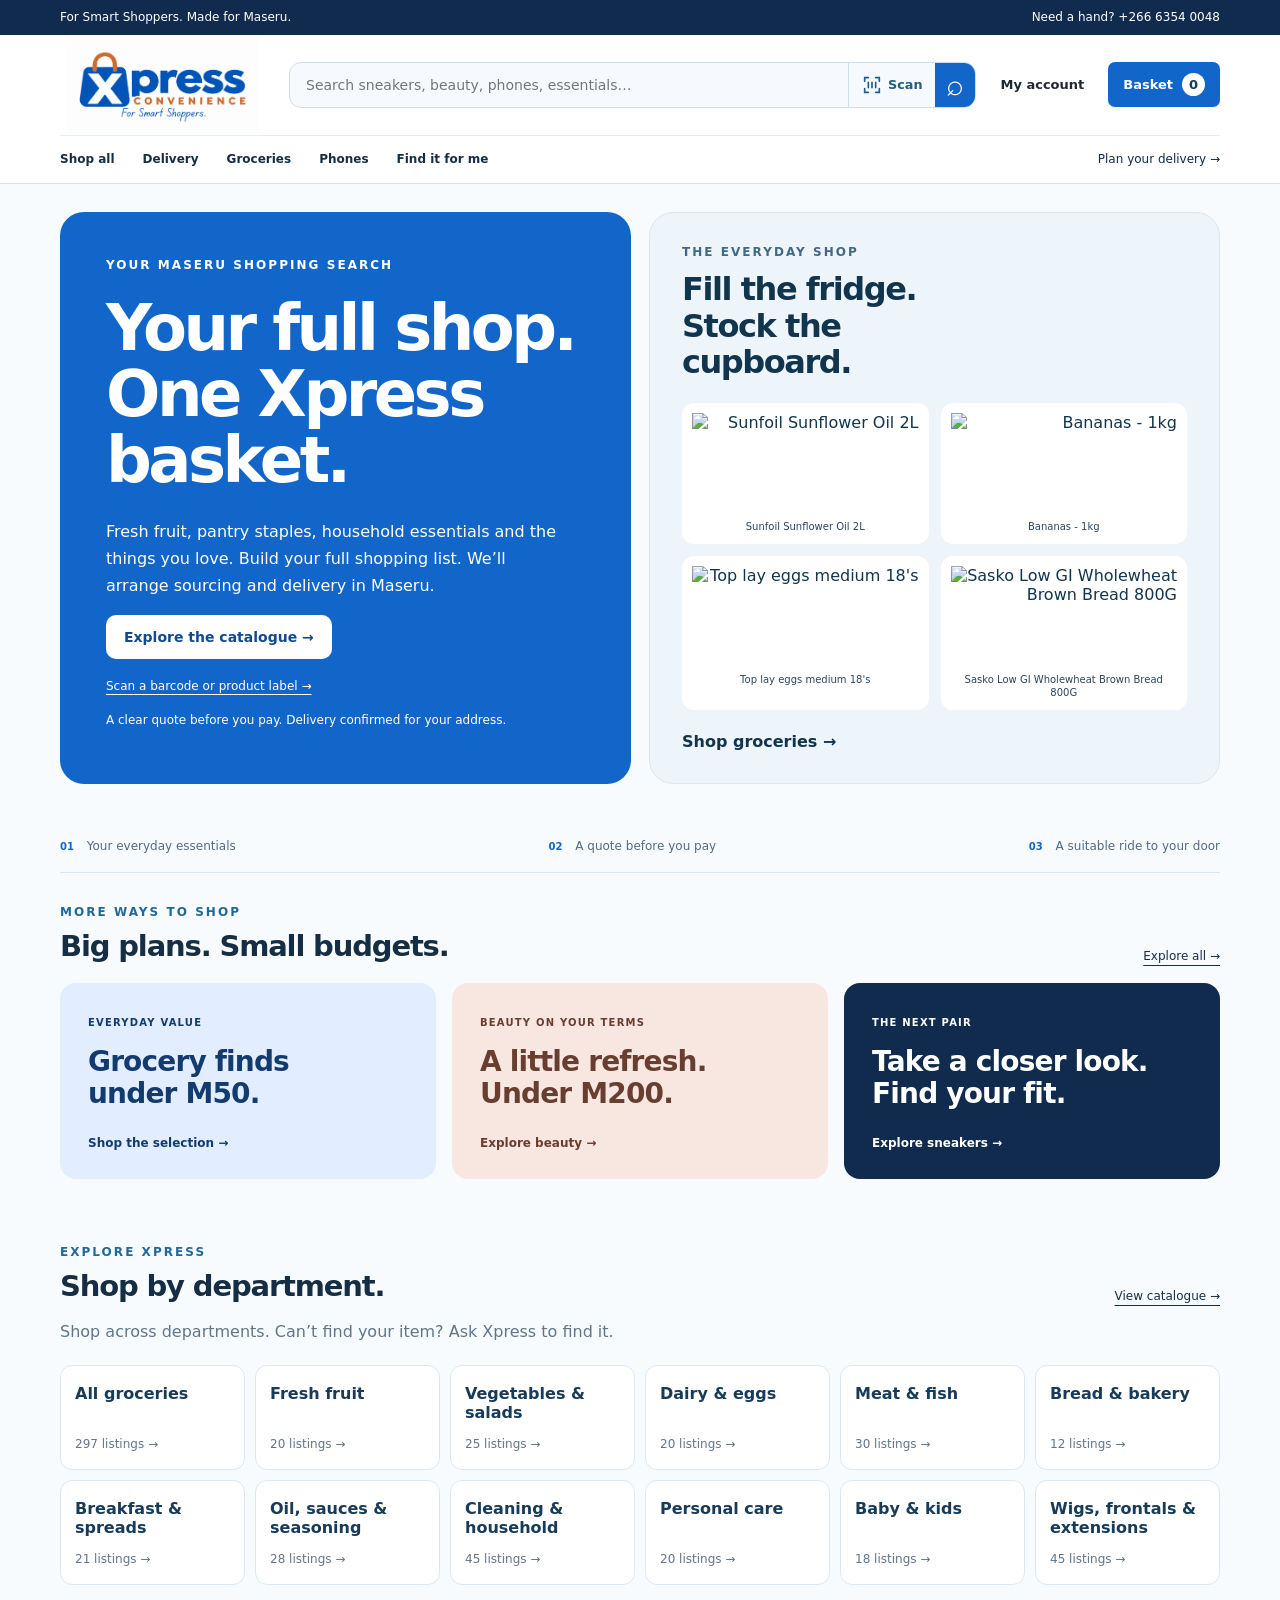
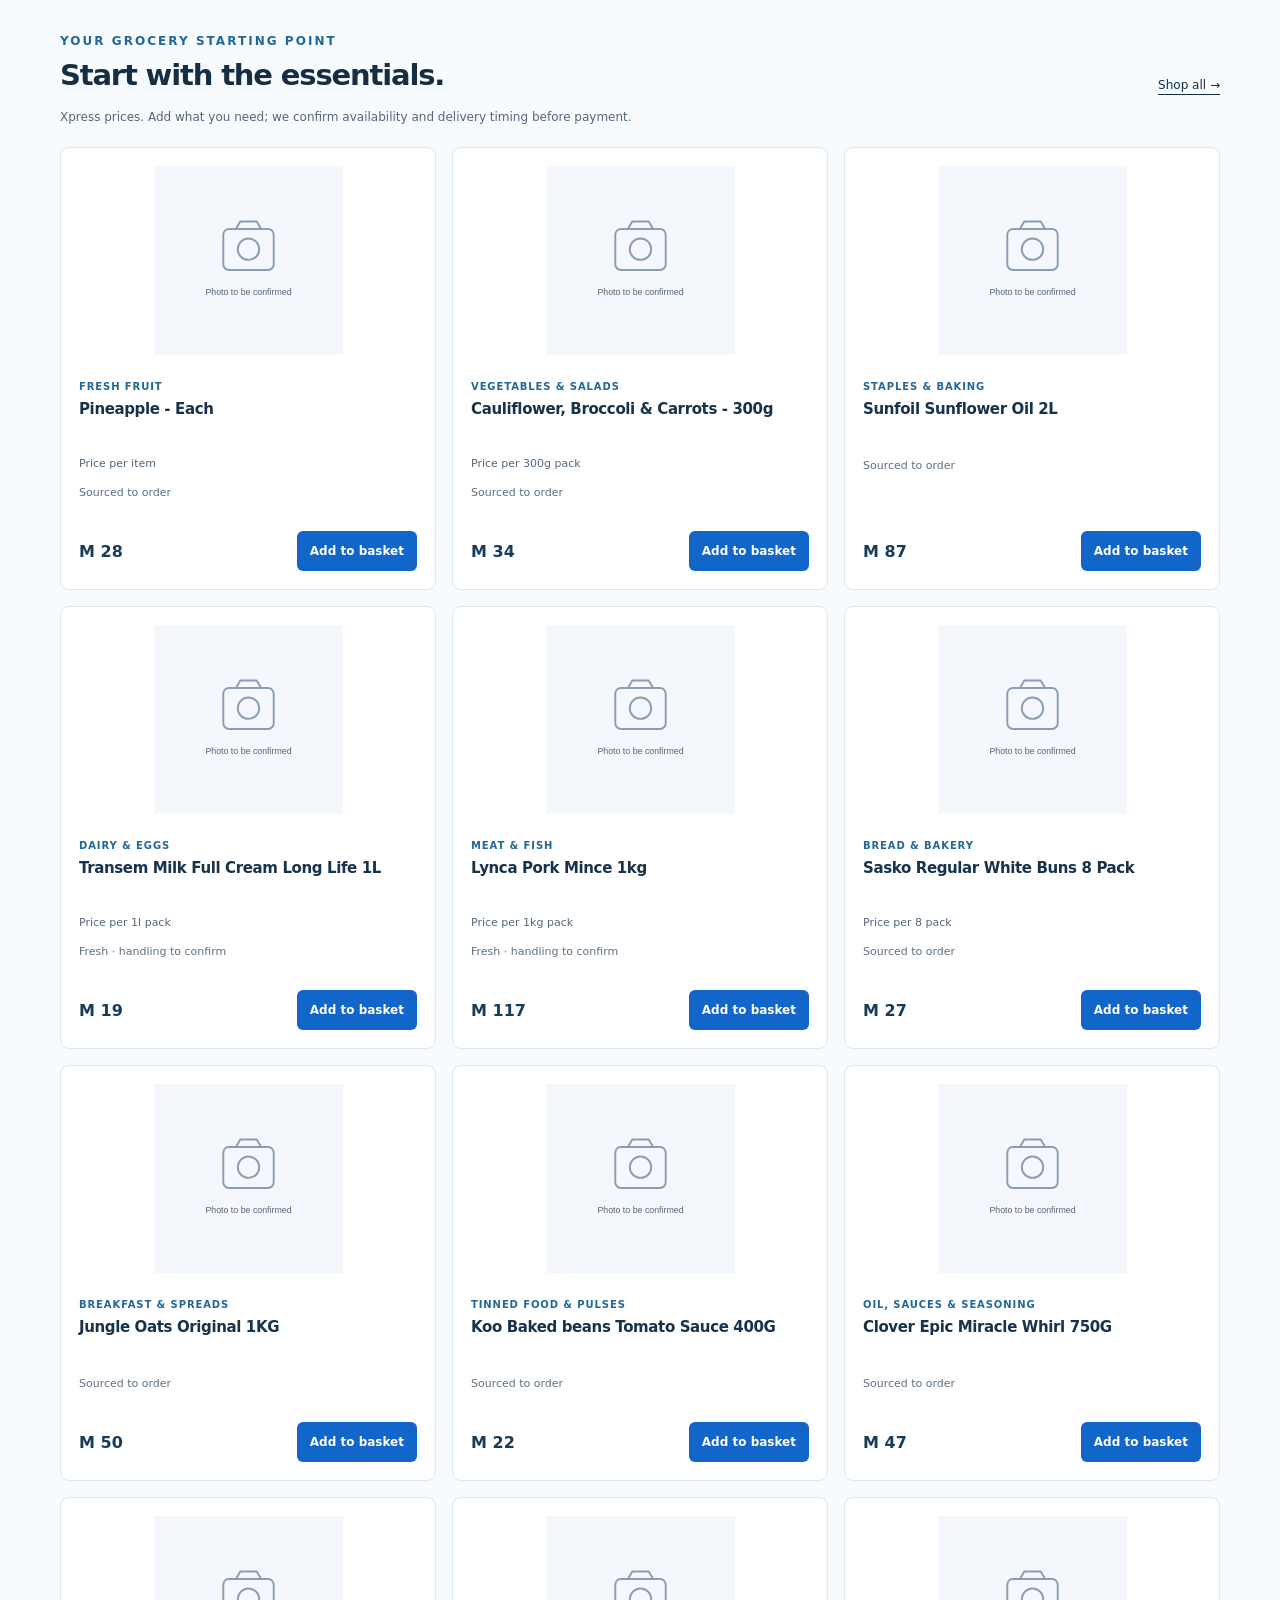
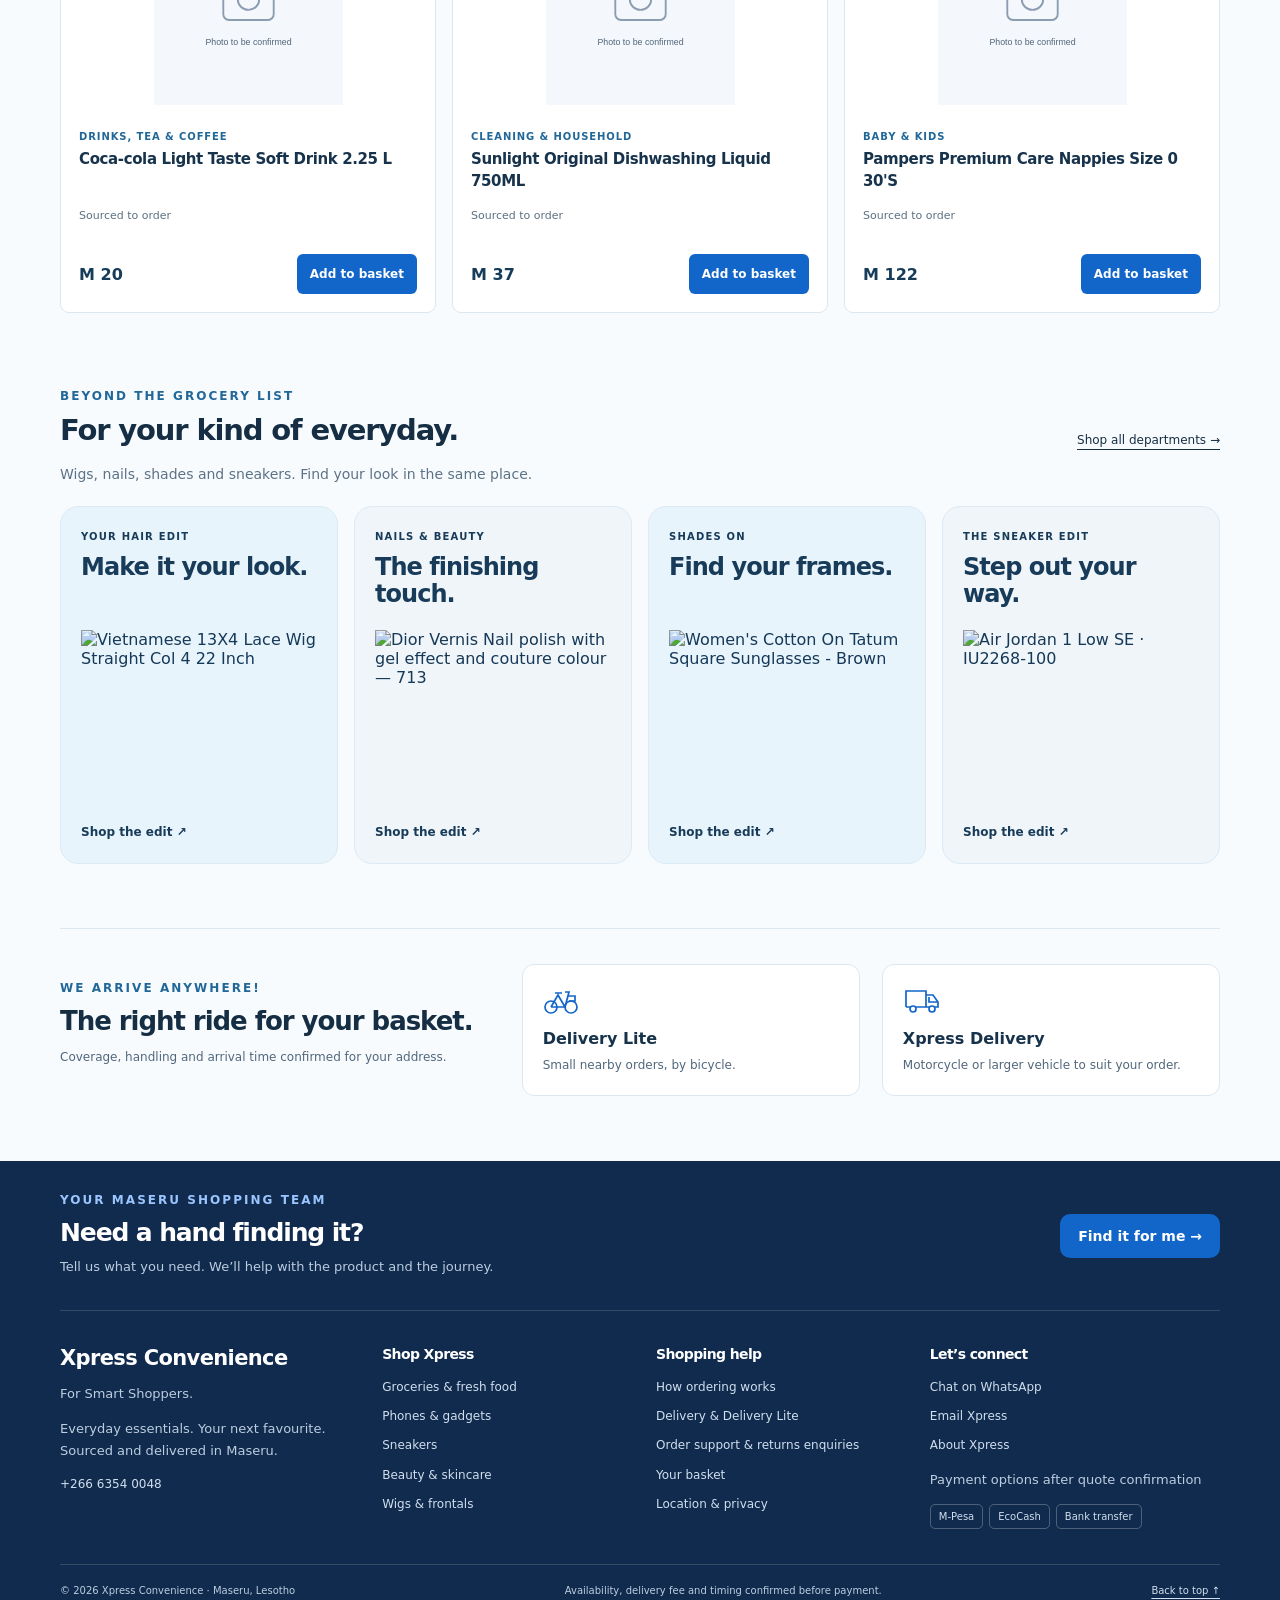
==== commit b9d6d197: "Add blue branding, product galleries and options, and a clearer footer" ====
--- a/index.html
+++ b/index.html
@@ -1 +1 @@
-<!doctype html><html lang="en"><head><meta charset="utf-8"><meta name="viewport" content="width=device-width,initial-scale=1"><meta name="theme-color" content="#1266c9"><meta name="description" content="Shop everyday essentials with Xpress Convenience in Maseru. Build a basket and explore Xpress Delivery and Delivery Lite."><title>Your Maseru shopping search | Xpress Convenience</title><link rel="manifest" href="manifest.webmanifest"><link rel="icon" href="assets/favicon.svg" type="image/svg+xml"><link rel="stylesheet" href="assets/store.css"><link rel="stylesheet" href="assets/enhancements.css"><link rel="stylesheet" href="assets/retail.css"><link rel="stylesheet" href="assets/xpress.css"><script defer src="assets/imported-catalogue.js"></script><script defer src="assets/market-catalogue.js"></script><script defer src="assets/departments.js"></script><script defer src="assets/delivery-engine.js"></script><script defer src="assets/navigation.js"></script><script defer src="assets/search-engine.js"></script><script defer src="assets/catalogue-data.js"></script><script defer src="assets/shop.js"></script><link rel="stylesheet" href="assets/departments.css"><link rel="stylesheet" href="assets/sky.css"></head><body class="retail" data-page="home"><a class="skip" href="#main">Skip to content</a><div class="retail-top"><div class="wrap"><span>For Smart Shoppers. Made for Maseru.</span><a href="tel:+26663540048">Need a hand? +266 6354 0048</a></div></div><header class="ec-header retail-header"><div class="ec-header-inner"><a aria-label="Xpress Convenience home" class="ec-brand" href="index.html"><img alt="Xpress Convenience" height="1280" src="assets/xpress-convenience.webp" width="1280"/></a><form action="products.html" class="global-search" role="search"><label class="sr-only" for="global-query">Search products</label><input id="global-query" name="q" placeholder="Search sneakers, beauty, phones, essentials…" type="search"/><a class="scan-search-link" href="scan.html" aria-label="Scan a barcode or product label" title="Scan & search"><svg width="22" height="22" viewBox="0 0 24 24" fill="none" aria-hidden="true"><path d="M8 4H4v4m12-4h4v4M4 16v4h4m12-4v4h-4M8 9v6m4-6v6m4-6v6" stroke="currentColor" stroke-width="1.8" stroke-linecap="round"/></svg><span>Scan</span></a><button aria-label="Search" type="submit">⌕</button></form><a class="account-link" href="account.html">My account</a><a class="ec-basket" href="checkout.html">Basket <span data-cart-count="">0</span></a><button aria-controls="ec-nav" aria-expanded="false" class="ec-menu" type="button">Menu</button></div><div class="retail-nav wrap"><nav aria-label="Main navigation" class="ec-nav" id="ec-nav"><a href="products.html">Shop all</a><a href="delivery.html">Delivery</a><a href="products.html?category=food">Groceries</a><a href="products.html?category=phones">Phones</a><a href="source.html">Find it for me</a><a class="mobile-account" href="account.html">My account</a><button class="ec-install" hidden="" type="button">Install app</button></nav><a class="delivery-link" href="checkout.html">Plan your delivery →</a></div></header><main id="main"><section class="market-hero wrap"><div><span class="kicker">YOUR MASERU SHOPPING SEARCH</span><h1>Your full shop.<br><em>One Xpress basket.</em></h1><p>Fresh fruit, pantry staples, household essentials and the things you love. Build your full shopping list. We’ll arrange sourcing and delivery in Maseru.</p><a class="button peach" href="products.html">Explore the catalogue →</a><a class="hero-source" href="scan.html">Scan a barcode or product label →</a><span class="hero-small">A clear quote before you pay. Delivery confirmed for your address.</span></div><a class="market-feature" href="products.html?category=food"><span class="kicker">THE EVERYDAY SHOP</span><h2>Fill the fridge.<br>Stock the cupboard.</h2><div id="hero-product"></div><span class="feature-link">Shop groceries →</span></a></section><div class="service-strip wrap"><span><b>01</b> Your everyday essentials</span><span><b>02</b> A quote before you pay</span><span><b>03</b> A suitable ride to your door</span></div><section class="department-section wrap"><div class="section-heading"><div><span class="kicker">EXPLORE XPRESS</span><h2>Shop by department.</h2></div><a href="products.html">View catalogue →</a></div><p>Shop across departments. Can’t find your item? Ask Xpress to find it.</p><div class="department-grid" id="department-grid"></div></section><section class="essentials wrap" id="essentials"><div class="section-heading"><div><span class="kicker">YOUR GROCERY STARTING POINT</span><h2>Start with the essentials.</h2></div><a href="products.html">Shop all →</a></div><p class="catalogue-note">Xpress prices. Add what you need; we confirm availability and delivery timing before payment.</p><div class="catalogue"></div></section><section class="wrap style-section"><div class="section-heading"><div><span class="kicker">BEYOND THE GROCERY LIST</span><h2>For your kind of everyday.</h2></div><a href="products.html">Shop all departments →</a></div><p>Wigs, nails, shades and sneakers. Find your look in the same place.</p><div id="style-edits" class="style-edits"></div></section><section class="delivery-intro wrap" id="delivery-info"><div class="delivery-heading"><div><span class="kicker">THE RIGHT RIDE FOR YOUR BASKET</span><h2>Small top-up?<br>Big household shop?</h2></div><p>Different baskets need different journeys. We help match your order and destination to a suitable delivery option.</p></div><div class="service-cards"><article class="service-card"><img src="assets/xpress-lite.webp" alt="Xpress Delivery Lite bicycle logo. We arrive anywhere!" width="1200" height="600" loading="lazy"><div class="service-copy"><span class="pill">NEARBY &amp; LIGHTWEIGHT</span><h3>A lighter way to your door.</h3><p>Bicycle delivery for suitable small orders. Your pack sizes and route are checked before Lite is confirmed.</p><a href="checkout.html">Check your basket →</a></div></article><article class="service-card"><img src="assets/xpress-delivery.webp" alt="Xpress Delivery Maseru truck logo. We arrive anywhere!" width="1200" height="600" loading="lazy"><div class="service-copy"><span class="pill">MORE TO CARRY</span><h3>Room for the bigger shop.</h3><p>Motorcycle or suitable larger-vehicle arrangements, depending on the load, route and availability.</p><a href="delivery.html">Explore delivery →</a></div></article></div><p class="service-footnote">We arrive anywhere! Delivery coverage, vehicle, fee and timing are confirmed before you commit.</p></section><section class="wrap delivery-faq"><details open><summary>How does ordering work?</summary><p>Add your essentials, confirm where they should go and open your quote request in WhatsApp. Our team confirms stock, the total and delivery before you pay.</p></details><details><summary>Will I know the delivery fee before I commit?</summary><p>Yes. We include the delivery arrangement and charge in your confirmed quote. This website does not collect payment or reserve stock.</p></details><details><summary>Can I order for someone else?</summary><p>Yes. Enter their delivery address, recipient name and contact number. Use their destination rather than your current location.</p></details></section></main><footer class="retail-footer"><div class="wrap footer-grid"><div><strong>For Smart Shoppers.</strong><p>Your essentials. Your neighbourhood. Xpress.</p></div><div><b>Explore</b><a href="products.html">Shop all</a><a href="delivery.html">Delivery &amp; Lite</a><a href="source.html">Find it for me</a><a href="account.html">My account</a></div><div><b>Let’s help</b><a href="https://wa.me/26663540048">WhatsApp us</a><a href="tel:+26663540048">+266 6354 0048</a><a href="privacy.html">Location &amp; privacy</a><a href="mailto:expressconvenience2.4.7@gmail.com">Email Xpress</a></div></div><div class="wrap copyright">© 2026 Xpress Convenience · Maseru, Lesotho.<br>Prices, pack sizes, availability and delivery are confirmed with your quote.</div></footer><a class="mobile-cart" href="checkout.html" hidden><span>Your basket · <b data-cart-count>0</b> items</span><strong>Review basket →</strong></a></body></html>+<!doctype html><html lang="en"><head><meta charset="utf-8"><meta name="viewport" content="width=device-width,initial-scale=1"><meta name="theme-color" content="#1266c9"><meta name="description" content="Shop everyday essentials with Xpress Convenience in Maseru. Build a basket and explore Xpress Delivery and Delivery Lite."><title>Your Maseru shopping search | Xpress Convenience</title><link rel="manifest" href="manifest.webmanifest"><link rel="icon" href="assets/favicon.svg" type="image/svg+xml"><link rel="stylesheet" href="assets/store.css"><link rel="stylesheet" href="assets/enhancements.css"><link rel="stylesheet" href="assets/retail.css"><link rel="stylesheet" href="assets/xpress.css"><script defer src="assets/imported-catalogue.js"></script><script defer src="assets/market-catalogue.js"></script><script defer src="assets/departments.js"></script><script defer src="assets/delivery-engine.js"></script><script defer src="assets/navigation.js"></script><script defer src="assets/search-engine.js"></script><script defer src="assets/catalogue-data.js"></script><script defer src="assets/product-details-data.js"></script><script defer src="assets/product-model.js"></script><script defer src="assets/shop.js"></script><link rel="stylesheet" href="assets/departments.css"><link rel="stylesheet" href="assets/sky.css"><link rel="stylesheet" href="assets/product.css"></head><body class="retail" data-page="home"><a class="skip" href="#main">Skip to content</a><div class="retail-top"><div class="wrap"><span>For Smart Shoppers. Made for Maseru.</span><a href="tel:+26663540048">Need a hand? +266 6354 0048</a></div></div><header class="ec-header retail-header"><div class="ec-header-inner"><a aria-label="Xpress Convenience home" class="ec-brand" href="index.html"><img alt="Xpress Convenience" height="1280" src="assets/xpress-blue-logo.png" width="1280"/></a><form action="products.html" class="global-search" role="search"><label class="sr-only" for="global-query">Search products</label><input id="global-query" name="q" placeholder="Search sneakers, beauty, phones, essentials…" type="search"/><a class="scan-search-link" href="scan.html" aria-label="Scan a barcode or product label" title="Scan & search"><svg width="22" height="22" viewBox="0 0 24 24" fill="none" aria-hidden="true"><path d="M8 4H4v4m12-4h4v4M4 16v4h4m12-4v4h-4M8 9v6m4-6v6m4-6v6" stroke="currentColor" stroke-width="1.8" stroke-linecap="round"/></svg><span>Scan</span></a><button aria-label="Search" type="submit">⌕</button></form><a class="account-link" href="account.html">My account</a><a class="ec-basket" href="checkout.html">Basket <span data-cart-count="">0</span></a><button aria-controls="ec-nav" aria-expanded="false" class="ec-menu" type="button">Menu</button></div><div class="retail-nav wrap"><nav aria-label="Main navigation" class="ec-nav" id="ec-nav"><a href="products.html">Shop all</a><a href="delivery.html">Delivery</a><a href="products.html?category=food">Groceries</a><a href="products.html?category=phones">Phones</a><a href="source.html">Find it for me</a><a class="mobile-account" href="account.html">My account</a><button class="ec-install" hidden="" type="button">Install app</button></nav><a class="delivery-link" href="checkout.html">Plan your delivery →</a></div></header><main id="main"><section class="market-hero wrap"><div><span class="kicker">YOUR MASERU SHOPPING SEARCH</span><h1>Your full shop.<br><em>One Xpress basket.</em></h1><p>Fresh fruit, pantry staples, household essentials and the things you love. Build your full shopping list. We’ll arrange sourcing and delivery in Maseru.</p><a class="button peach" href="products.html">Explore the catalogue →</a><a class="hero-source" href="scan.html">Scan a barcode or product label →</a><span class="hero-small">A clear quote before you pay. Delivery confirmed for your address.</span></div><a class="market-feature" href="products.html?category=food"><span class="kicker">THE EVERYDAY SHOP</span><h2>Fill the fridge.<br>Stock the cupboard.</h2><div id="hero-product"></div><span class="feature-link">Shop groceries →</span></a></section><div class="service-strip wrap"><span><b>01</b> Your everyday essentials</span><span><b>02</b> A quote before you pay</span><span><b>03</b> A suitable ride to your door</span></div><section class="wrap value-section"><div class="section-heading"><div><span class="kicker">MORE WAYS TO SHOP</span><h2>Big plans. Small budgets.</h2></div><a href="products.html">Explore all →</a></div><div class="value-edits"><a href="products.html?category=food&amp;max=50"><span>EVERYDAY VALUE</span><h3>Grocery finds<br>under M50.</h3><strong>Shop the selection →</strong></a><a href="products.html?category=beauty&amp;max=200"><span>BEAUTY ON YOUR TERMS</span><h3>A little refresh.<br>Under M200.</h3><strong>Explore beauty →</strong></a><a href="products.html?category=sneakers"><span>THE NEXT PAIR</span><h3>Take a closer look.<br>Find your fit.</h3><strong>Explore sneakers →</strong></a></div></section><section class="department-section wrap"><div class="section-heading"><div><span class="kicker">EXPLORE XPRESS</span><h2>Shop by department.</h2></div><a href="products.html">View catalogue →</a></div><p>Shop across departments. Can’t find your item? Ask Xpress to find it.</p><div class="department-grid" id="department-grid"></div></section><section class="essentials wrap" id="essentials"><div class="section-heading"><div><span class="kicker">YOUR GROCERY STARTING POINT</span><h2>Start with the essentials.</h2></div><a href="products.html">Shop all →</a></div><p class="catalogue-note">Xpress prices. Add what you need; we confirm availability and delivery timing before payment.</p><div class="catalogue"></div></section><section class="wrap style-section"><div class="section-heading"><div><span class="kicker">BEYOND THE GROCERY LIST</span><h2>For your kind of everyday.</h2></div><a href="products.html">Shop all departments →</a></div><p>Wigs, nails, shades and sneakers. Find your look in the same place.</p><div id="style-edits" class="style-edits"></div></section><section class="wrap delivery-compact"><div><span class="kicker">WE ARRIVE ANYWHERE!</span><h2>The right ride for your basket.</h2><p>Coverage, handling and arrival time confirmed for your address.</p></div><a href="delivery.html"><span class="ride-icon"><svg width="36" height="30" viewBox="0 0 36 30" fill="none" stroke="currentColor" stroke-width="1.7" aria-hidden="true"><circle cx="8" cy="22" r="6"/><circle cx="28" cy="22" r="6"/><path d="M8 22l7-12 7 12H8m14 0 4-15h-4M12 8h7m6 3h7v5h-6"/></svg></span><strong>Delivery Lite</strong><span>Small nearby orders, by bicycle.</span></a><a href="delivery.html"><span class="ride-icon"><svg width="38" height="30" viewBox="0 0 38 30" fill="none" stroke="currentColor" stroke-width="1.7" aria-hidden="true"><path d="M3 22V6h20v16H3m20-12h7l5 7v5H23m3-10v5h8"/><circle cx="10" cy="24" r="3" fill="white"/><circle cx="29" cy="24" r="3" fill="white"/></svg></span><strong>Xpress Delivery</strong><span>Motorcycle or larger vehicle to suit your order.</span></a></section></main><footer class="retail-footer xpress-footer"><div class="wrap footer-help"><div><span class="kicker">YOUR MASERU SHOPPING TEAM</span><h2>Need a hand finding it?</h2><p>Tell us what you need. We’ll help with the product and the journey.</p></div><a class="button" href="source.html">Find it for me →</a></div><div class="wrap footer-grid"><div class="footer-brand"><strong>Xpress Convenience</strong><p>For Smart Shoppers.</p><p>Everyday essentials. Your next favourite. Sourced and delivered in Maseru.</p><a href="tel:+26663540048">+266 6354 0048</a></div><div><h3>Shop Xpress</h3><a href="products.html?category=food">Groceries &amp; fresh food</a><a href="products.html?category=phones">Phones &amp; gadgets</a><a href="products.html?category=sneakers">Sneakers</a><a href="products.html?category=beauty">Beauty &amp; skincare</a><a href="products.html?category=wigs">Wigs &amp; frontals</a></div><div><h3>Shopping help</h3><a href="help.html">How ordering works</a><a href="delivery.html">Delivery &amp; Delivery Lite</a><a href="help.html#aftercare">Order support &amp; returns enquiries</a><a href="checkout.html">Your basket</a><a href="privacy.html">Location &amp; privacy</a></div><div><h3>Let’s connect</h3><a href="https://wa.me/26663540048">Chat on WhatsApp</a><a href="mailto:expressconvenience2.4.7@gmail.com">Email Xpress</a><a href="about.html">About Xpress</a><p>Payment options after quote confirmation</p><div class="payment-tags"><span>M-Pesa</span><span>EcoCash</span><span>Bank transfer</span></div></div></div><div class="wrap footer-bottom"><span>© 2026 Xpress Convenience · Maseru, Lesotho</span><span>Availability, delivery fee and timing confirmed before payment.</span><a href="#main">Back to top ↑</a></div></footer><a class="mobile-cart" href="checkout.html" hidden><span>Your basket · <b data-cart-count>0</b> items</span><strong>Review basket →</strong></a></body></html>
--- a/assets/product.css
+++ b/assets/product.css
@@ -0,0 +1,10 @@
+/* Product-first shopping, blue identity and a compact support footer. */
+.ec-brand img{object-fit:contain!important;clip-path:none!important;transform:none!important;object-position:center!important;width:100%!important;height:100%!important}.ec-brand{overflow:visible!important;background:#fff}.retail .item h3 a{color:#17334c;text-decoration:none}.retail .item h3 a:hover{text-decoration:underline}.retail .item-image{display:block;position:relative}.retail .item-image img{object-fit:contain;transition:transform .2s}.retail .item-image:hover img{transform:scale(1.04)}.retail .item p{font-size:11px;line-height:1.5;margin:8px 0}.product-options{display:block;font-size:11px;line-height:1.5;color:#1266c9;text-decoration:none;margin:8px 0}.retail .item-copy{display:flex;flex-direction:column}.retail .item-bottom{margin-top:auto}.retail .item h3{font-size:15px;line-height:1.45;min-height:44px}.budget-filter{background:#e3efff;border:1px solid #1266c9;color:#104a90;border-radius:30px;padding:10px 18px;margin-bottom:18px;cursor:pointer}
+.value-section{padding:32px 0}.value-edits{display:grid;grid-template-columns:repeat(3,1fr);gap:16px;margin-top:20px}.value-edits>a{padding:28px;background:#e2edff;text-decoration:none;color:#123b70;border-radius:16px}.value-edits>a:nth-child(2){background:#f8e6e1;color:#683e30}.value-edits>a:nth-child(3){background:#102b4d;color:white}.value-edits span{font-size:10px;font-weight:750;letter-spacing:.12em}.value-edits h3{font-size:28px;line-height:1.15;letter-spacing:-.03em;margin:16px 0 22px}.value-edits strong{font-size:12px}.value-edits a:hover strong{text-decoration:underline}
+.product-page{padding-top:26px;padding-bottom:50px}.product-breadcrumb{font-size:12px;margin:0 0 24px;color:#64748b}.product-breadcrumb a{color:#1266c9}.product-layout{display:grid;grid-template-columns:minmax(0,1fr) minmax(0,1fr);gap:48px;align-items:start}.product-gallery{min-width:0;background:white;border:1px solid #dce7f0;border-radius:18px;padding:22px}.gallery-main{width:100%;height:430px;border:0;background:white;cursor:zoom-in;display:grid;place-items:center}.gallery-main img{width:100%;height:100%;object-fit:contain;max-height:430px}.gallery-thumbs{display:flex;gap:10px;overflow-x:auto;margin-top:18px;padding:4px}.gallery-thumbs button,.variant-previews button{flex:0 0 66px;width:66px;height:66px;padding:5px;border:1px solid #dce7f0;border-radius:9px;background:#fff;cursor:pointer}.gallery-thumbs button[aria-pressed=true],.variant-previews button[aria-pressed=true]{border:2px solid #1266c9}.gallery-thumbs img,.variant-previews img{width:100%;height:100%;object-fit:contain}.gallery-caption{font-size:11px;color:#65758a;text-align:center;margin:16px 0 0}.product-info h1{font-size:30px;line-height:1.2;letter-spacing:-.035em;margin:16px 0}.product-summary{font-size:15px;line-height:1.7;color:#52677b}.detail-price{font-size:34px;font-weight:800;margin:24px 0 4px;letter-spacing:-.04em;color:#102b4d}.price-context,.choice-note{font-size:12px;line-height:1.65;color:#61758a}.variant-label{display:block;font-size:13px;font-weight:700;margin:22px 0 8px}.variant-label select,.variant-label input{display:block;margin-top:9px;border:1px solid #bccddd;background:white;width:100%;padding:13px;border-radius:9px;color:#17334c;box-sizing:border-box;font:inherit;font-weight:400}.variant-previews{display:flex;gap:9px;overflow:auto;padding:3px}.detail-purchase{display:flex;gap:14px;align-items:end;margin-top:22px}.detail-purchase label{font-size:12px}.detail-purchase input{display:block;width:80px;padding:13px;border:1px solid #bccddd;border-radius:8px;margin-top:7px;font:inherit}.detail-purchase .button{flex:1;min-height:46px}.detail-status{font-size:13px;color:#1266c9;min-height:18px;margin:10px 0}.detail-basket{font-size:13px;font-weight:700;color:#1266c9}.detail-service{padding:20px;background:#eaf2fd;border-radius:12px;margin-top:24px;font-size:13px;line-height:1.6}.detail-service p{color:#52677b;margin:8px 0}.detail-service a{color:#1266c9}.product-facts{background:#fff;border:1px solid #dce7f0;border-radius:16px;padding:28px;margin:32px 0}.product-facts h2,.related-products h2{font-size:23px}.product-facts dl{display:grid;grid-template-columns:180px 1fr;margin-top:20px;font-size:14px;line-height:1.6}.product-facts dt,.product-facts dd{padding:13px;margin:0;border-bottom:1px solid #e8edf3}.product-facts dt{font-weight:700;background:#f6f9fd}.related-rail{display:flex;overflow-x:auto;gap:15px;padding:8px 0 18px}.related-card{flex:0 0 170px;padding:16px;background:#fff;border:1px solid #dce7f0;border-radius:12px;text-decoration:none;color:#17334c;display:flex;flex-direction:column;gap:12px;font-size:12px;line-height:1.5}.related-card img{height:145px;width:100%;object-fit:contain}.related-card strong{margin-top:auto;font-size:17px}.image-dialog{border:0;border-radius:14px;max-width:90vw;max-height:90vh;padding:20px}.image-dialog::backdrop{background:#102b4dcc}.image-dialog img{display:block;max-width:80vw;max-height:70vh;object-fit:contain;margin:16px auto}.image-dialog .button{display:block;margin-left:auto}
+.delivery-compact{display:grid;grid-template-columns:1.3fr 1fr 1fr;gap:22px;align-items:center;border-top:1px solid #dce7f0;padding:35px 0;margin-top:30px;margin-bottom:20px}.delivery-compact h2{font-size:26px;letter-spacing:-.04em;margin:12px 0}.delivery-compact p,.delivery-compact a>span:last-child{font-size:12px;color:#52677b;line-height:1.6}.delivery-compact a{display:flex;flex-direction:column;gap:8px;padding:20px;border:1px solid #dce7f0;border-radius:12px;text-decoration:none;color:#17334c;background:white}.ride-icon{font-size:25px;color:#1266c9}
+footer.xpress-footer{background:#102b4d!important;color:#fff!important;margin-top:30px;padding:0}.xpress-footer .footer-help{display:flex;justify-content:space-between;align-items:center;gap:24px;padding:32px 0;border-bottom:1px solid #ffffff26}.xpress-footer .kicker{color:#9bc5ff}.xpress-footer h2{font-size:25px;margin:9px 0}.xpress-footer p{color:#bdcde0;font-size:13px;line-height:1.7}.xpress-footer .footer-help p{margin:0}.xpress-footer .footer-help .button{color:white}.xpress-footer .footer-grid{display:grid;grid-template-columns:1.2fr 1fr 1fr 1.2fr;gap:32px;padding:35px 0}.xpress-footer h3{font-size:14px;color:white;margin:0 0 16px}.xpress-footer .footer-grid a{display:block;color:#d1dfef;text-decoration:none;font-size:12px;line-height:1.6;margin:10px 0;overflow-wrap:anywhere}.xpress-footer a:hover{text-decoration:underline}.footer-brand>strong{font-size:21px;letter-spacing:-.03em}.payment-tags{display:flex;gap:6px;flex-wrap:wrap}.payment-tags span{font-size:10px;border:1px solid #ffffff40;border-radius:5px;padding:6px 8px;color:#d1dfef}.footer-bottom{display:flex;gap:20px;flex-wrap:wrap;justify-content:space-between;border-top:1px solid #ffffff26;padding:20px 0;font-size:10px;color:#bdcde0}.xpress-footer .footer-bottom a{color:#d1dfef}.help-page{padding:45px 0}.help-page h1{font-size:40px;letter-spacing:-.04em}.help-grid{display:grid;grid-template-columns:1fr 1fr;gap:22px;margin:28px 0}.help-grid section{padding:25px;background:white;border:1px solid #dce7f0;border-radius:14px}.help-grid h2{font-size:21px}.help-grid p{font-size:14px;line-height:1.8;color:#52677b}
+@media(max-width:700px){.ec-brand{width:150px!important;height:74px!important}.product-layout{grid-template-columns:1fr;gap:24px}.product-gallery{padding:14px}.gallery-main,.gallery-main img{height:290px}.product-info h1{font-size:26px}.product-facts{padding:18px}.product-facts dl{grid-template-columns:110px 1fr;font-size:12px}.product-facts dt,.product-facts dd{padding:10px}.product-facts dd{overflow-wrap:anywhere}.detail-price{font-size:30px}.value-edits{grid-template-columns:1fr;gap:10px}.value-edits>a{padding:22px}.value-edits h3{font-size:25px;margin:12px 0}.value-section{padding:22px 0}.delivery-compact{grid-template-columns:1fr 1fr;gap:10px}.delivery-compact>div{grid-column:1/-1}.delivery-compact a{padding:16px}.xpress-footer .footer-grid{grid-template-columns:1fr 1fr;gap:26px 20px;padding:26px 0}.xpress-footer .footer-help{display:block;padding:26px 0}.xpress-footer .footer-help .button{margin-top:18px}.footer-bottom{padding-bottom:80px}.help-grid{grid-template-columns:1fr}.help-page h1{font-size:32px}}
+@media(prefers-reduced-motion:reduce){.retail .item-image img{transition:none}}
+
+.ec-header .ec-brand img{position:static!important;filter:none!important;max-width:100%;top:auto!important;left:auto!important}
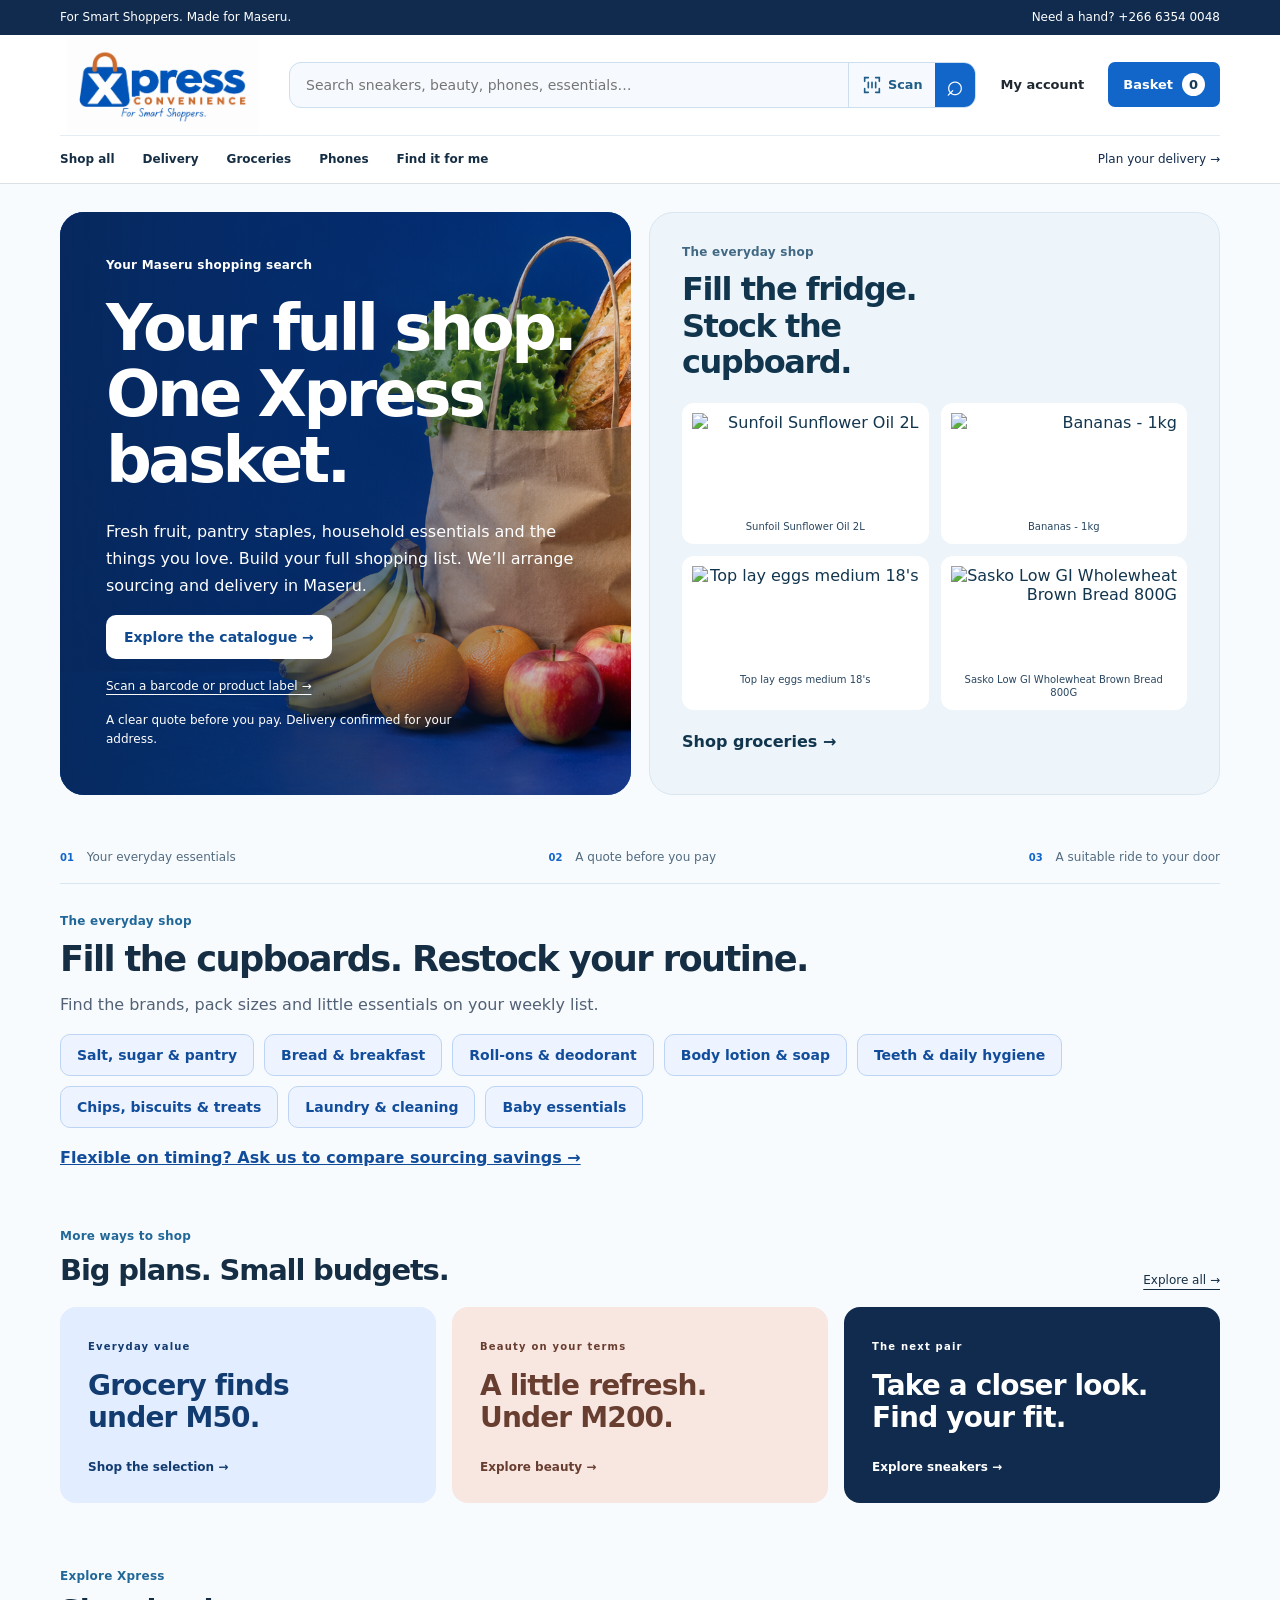
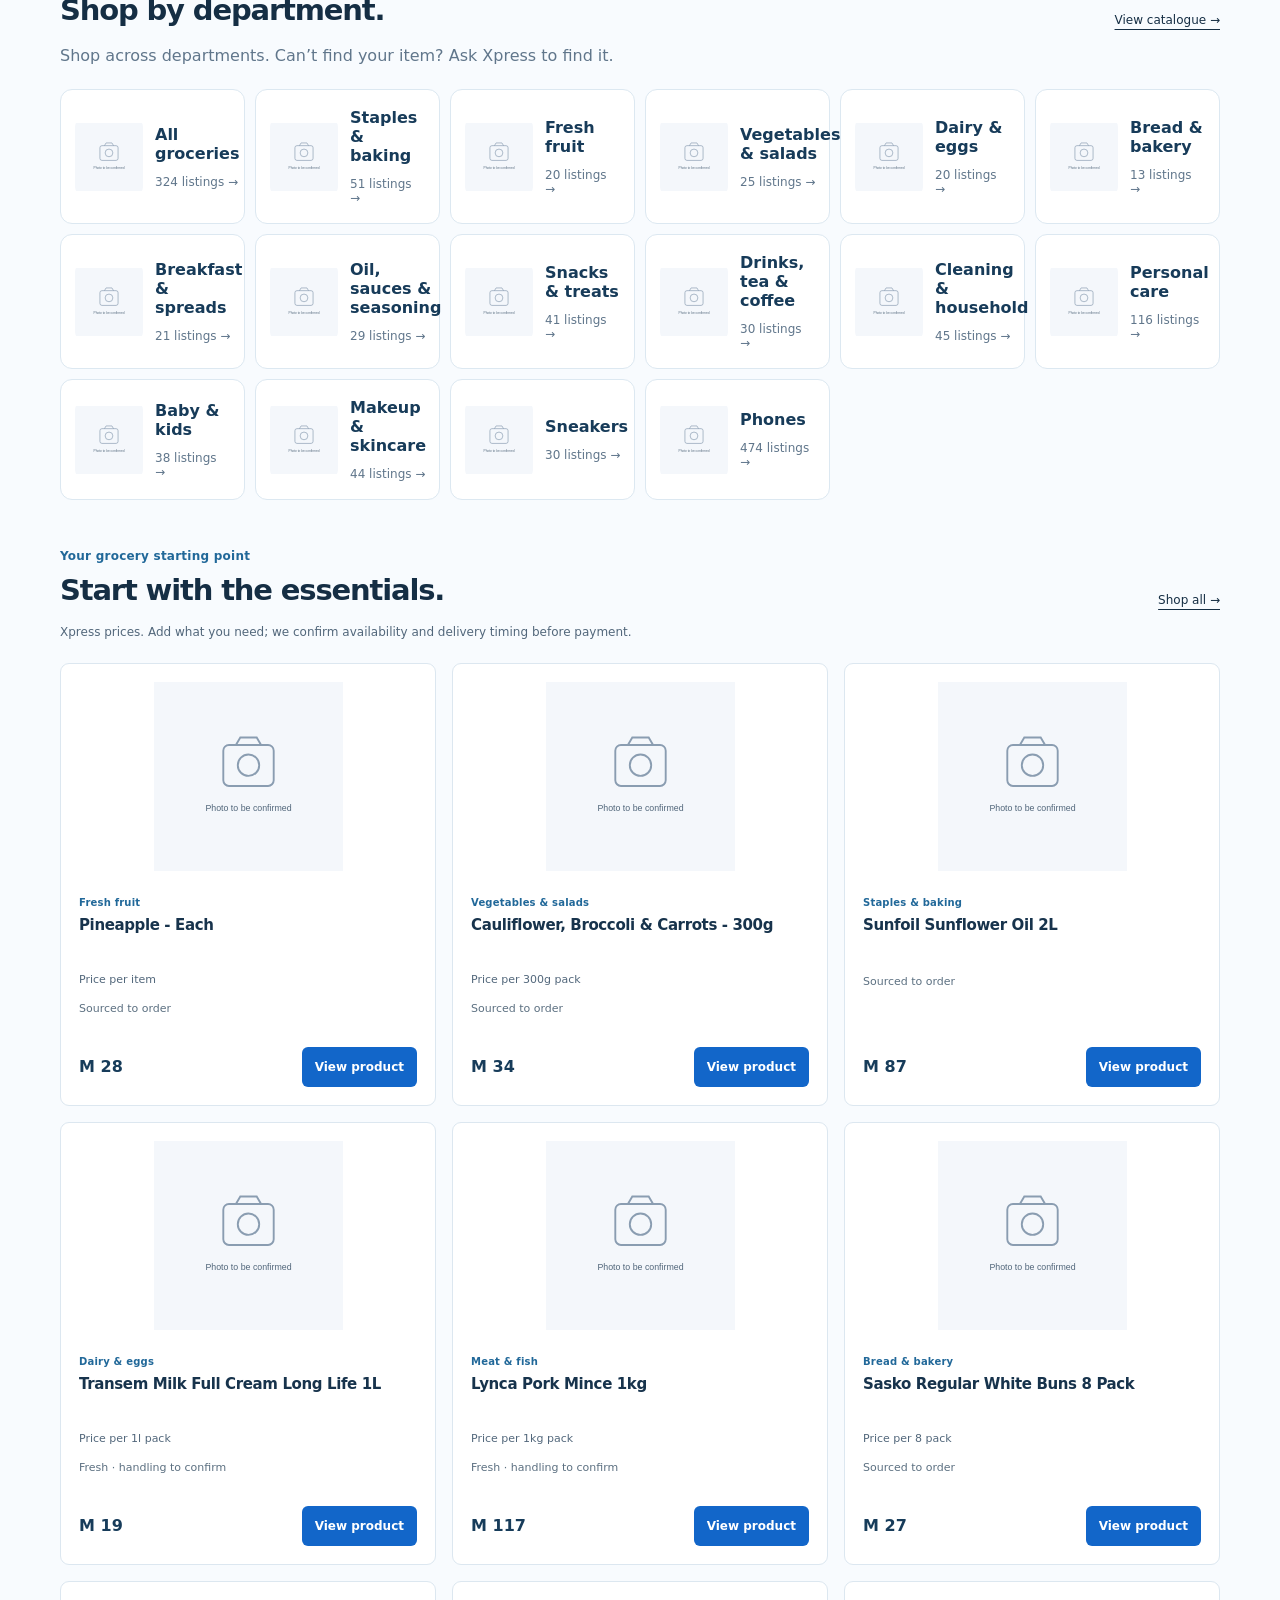
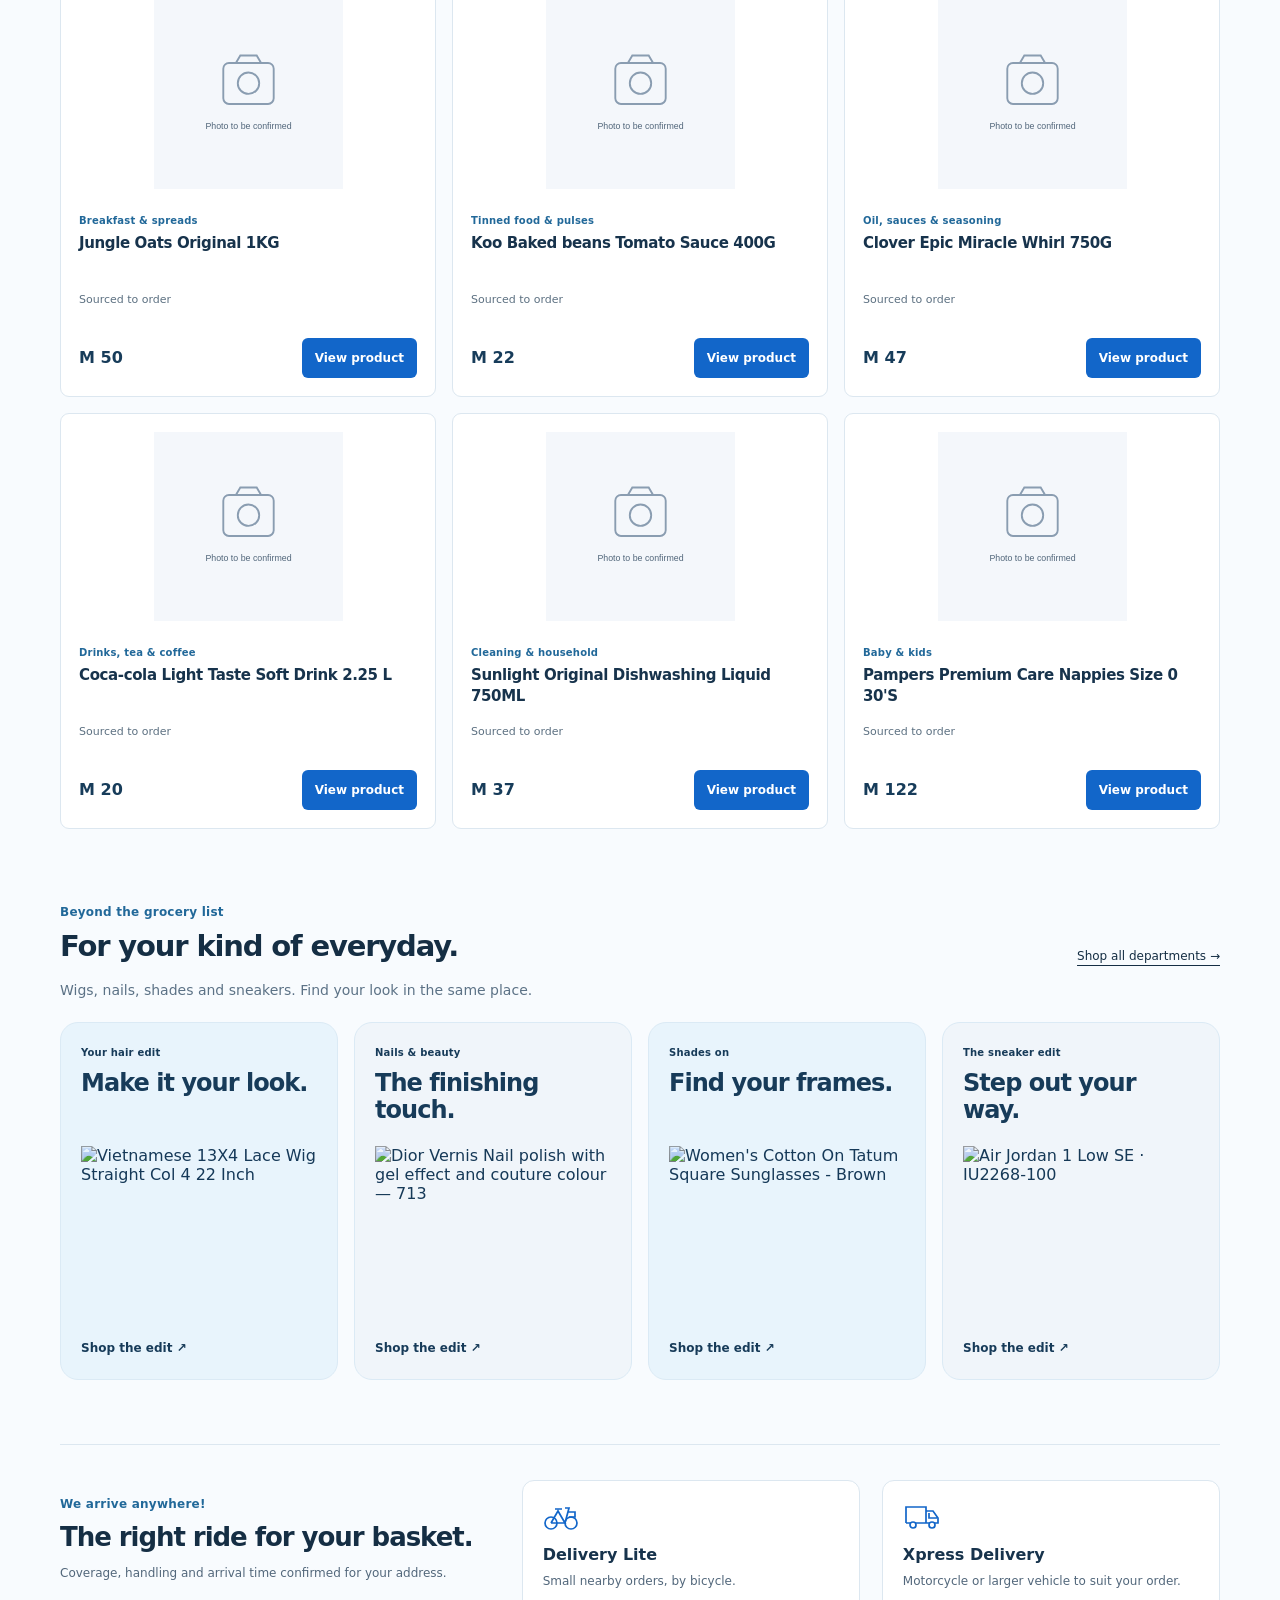
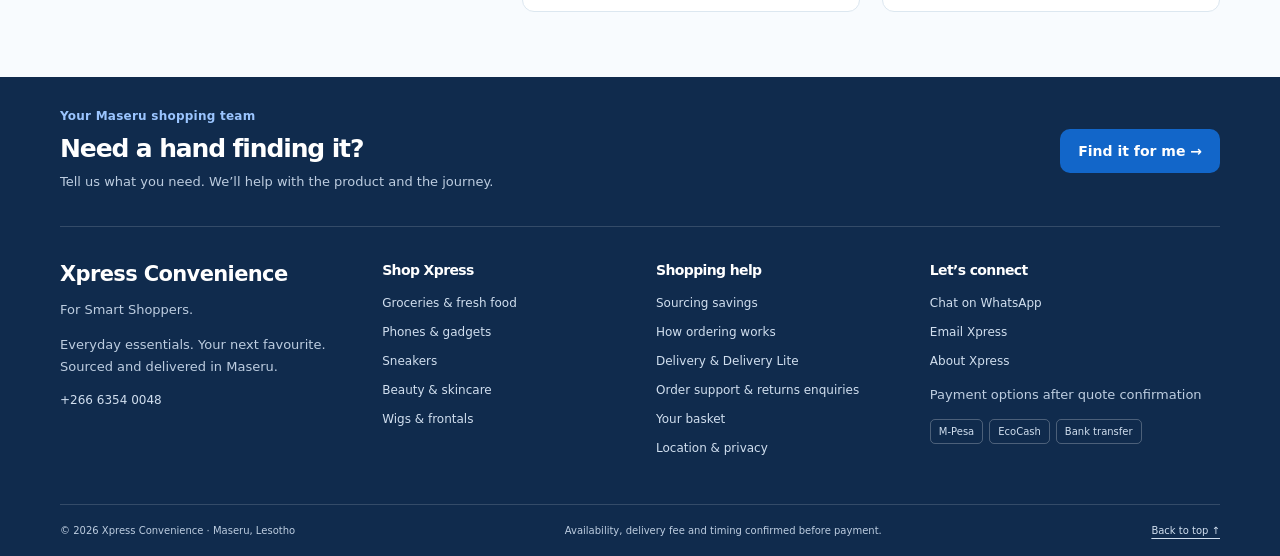
==== commit 7c73e2e4: "Expand everyday shopping and improve product exploration" ====
--- a/index.html
+++ b/index.html
@@ -1 +1 @@
-<!doctype html><html lang="en"><head><meta charset="utf-8"><meta name="viewport" content="width=device-width,initial-scale=1"><meta name="theme-color" content="#1266c9"><meta name="description" content="Shop everyday essentials with Xpress Convenience in Maseru. Build a basket and explore Xpress Delivery and Delivery Lite."><title>Your Maseru shopping search | Xpress Convenience</title><link rel="manifest" href="manifest.webmanifest"><link rel="icon" href="assets/favicon.svg" type="image/svg+xml"><link rel="stylesheet" href="assets/store.css"><link rel="stylesheet" href="assets/enhancements.css"><link rel="stylesheet" href="assets/retail.css"><link rel="stylesheet" href="assets/xpress.css"><script defer src="assets/imported-catalogue.js"></script><script defer src="assets/market-catalogue.js"></script><script defer src="assets/departments.js"></script><script defer src="assets/delivery-engine.js"></script><script defer src="assets/navigation.js"></script><script defer src="assets/search-engine.js"></script><script defer src="assets/catalogue-data.js"></script><script defer src="assets/product-details-data.js"></script><script defer src="assets/product-model.js"></script><script defer src="assets/shop.js"></script><link rel="stylesheet" href="assets/departments.css"><link rel="stylesheet" href="assets/sky.css"><link rel="stylesheet" href="assets/product.css"></head><body class="retail" data-page="home"><a class="skip" href="#main">Skip to content</a><div class="retail-top"><div class="wrap"><span>For Smart Shoppers. Made for Maseru.</span><a href="tel:+26663540048">Need a hand? +266 6354 0048</a></div></div><header class="ec-header retail-header"><div class="ec-header-inner"><a aria-label="Xpress Convenience home" class="ec-brand" href="index.html"><img alt="Xpress Convenience" height="1280" src="assets/xpress-blue-logo.png" width="1280"/></a><form action="products.html" class="global-search" role="search"><label class="sr-only" for="global-query">Search products</label><input id="global-query" name="q" placeholder="Search sneakers, beauty, phones, essentials…" type="search"/><a class="scan-search-link" href="scan.html" aria-label="Scan a barcode or product label" title="Scan & search"><svg width="22" height="22" viewBox="0 0 24 24" fill="none" aria-hidden="true"><path d="M8 4H4v4m12-4h4v4M4 16v4h4m12-4v4h-4M8 9v6m4-6v6m4-6v6" stroke="currentColor" stroke-width="1.8" stroke-linecap="round"/></svg><span>Scan</span></a><button aria-label="Search" type="submit">⌕</button></form><a class="account-link" href="account.html">My account</a><a class="ec-basket" href="checkout.html">Basket <span data-cart-count="">0</span></a><button aria-controls="ec-nav" aria-expanded="false" class="ec-menu" type="button">Menu</button></div><div class="retail-nav wrap"><nav aria-label="Main navigation" class="ec-nav" id="ec-nav"><a href="products.html">Shop all</a><a href="delivery.html">Delivery</a><a href="products.html?category=food">Groceries</a><a href="products.html?category=phones">Phones</a><a href="source.html">Find it for me</a><a class="mobile-account" href="account.html">My account</a><button class="ec-install" hidden="" type="button">Install app</button></nav><a class="delivery-link" href="checkout.html">Plan your delivery →</a></div></header><main id="main"><section class="market-hero wrap"><div><span class="kicker">YOUR MASERU SHOPPING SEARCH</span><h1>Your full shop.<br><em>One Xpress basket.</em></h1><p>Fresh fruit, pantry staples, household essentials and the things you love. Build your full shopping list. We’ll arrange sourcing and delivery in Maseru.</p><a class="button peach" href="products.html">Explore the catalogue →</a><a class="hero-source" href="scan.html">Scan a barcode or product label →</a><span class="hero-small">A clear quote before you pay. Delivery confirmed for your address.</span></div><a class="market-feature" href="products.html?category=food"><span class="kicker">THE EVERYDAY SHOP</span><h2>Fill the fridge.<br>Stock the cupboard.</h2><div id="hero-product"></div><span class="feature-link">Shop groceries →</span></a></section><div class="service-strip wrap"><span><b>01</b> Your everyday essentials</span><span><b>02</b> A quote before you pay</span><span><b>03</b> A suitable ride to your door</span></div><section class="wrap value-section"><div class="section-heading"><div><span class="kicker">MORE WAYS TO SHOP</span><h2>Big plans. Small budgets.</h2></div><a href="products.html">Explore all →</a></div><div class="value-edits"><a href="products.html?category=food&amp;max=50"><span>EVERYDAY VALUE</span><h3>Grocery finds<br>under M50.</h3><strong>Shop the selection →</strong></a><a href="products.html?category=beauty&amp;max=200"><span>BEAUTY ON YOUR TERMS</span><h3>A little refresh.<br>Under M200.</h3><strong>Explore beauty →</strong></a><a href="products.html?category=sneakers"><span>THE NEXT PAIR</span><h3>Take a closer look.<br>Find your fit.</h3><strong>Explore sneakers →</strong></a></div></section><section class="department-section wrap"><div class="section-heading"><div><span class="kicker">EXPLORE XPRESS</span><h2>Shop by department.</h2></div><a href="products.html">View catalogue →</a></div><p>Shop across departments. Can’t find your item? Ask Xpress to find it.</p><div class="department-grid" id="department-grid"></div></section><section class="essentials wrap" id="essentials"><div class="section-heading"><div><span class="kicker">YOUR GROCERY STARTING POINT</span><h2>Start with the essentials.</h2></div><a href="products.html">Shop all →</a></div><p class="catalogue-note">Xpress prices. Add what you need; we confirm availability and delivery timing before payment.</p><div class="catalogue"></div></section><section class="wrap style-section"><div class="section-heading"><div><span class="kicker">BEYOND THE GROCERY LIST</span><h2>For your kind of everyday.</h2></div><a href="products.html">Shop all departments →</a></div><p>Wigs, nails, shades and sneakers. Find your look in the same place.</p><div id="style-edits" class="style-edits"></div></section><section class="wrap delivery-compact"><div><span class="kicker">WE ARRIVE ANYWHERE!</span><h2>The right ride for your basket.</h2><p>Coverage, handling and arrival time confirmed for your address.</p></div><a href="delivery.html"><span class="ride-icon"><svg width="36" height="30" viewBox="0 0 36 30" fill="none" stroke="currentColor" stroke-width="1.7" aria-hidden="true"><circle cx="8" cy="22" r="6"/><circle cx="28" cy="22" r="6"/><path d="M8 22l7-12 7 12H8m14 0 4-15h-4M12 8h7m6 3h7v5h-6"/></svg></span><strong>Delivery Lite</strong><span>Small nearby orders, by bicycle.</span></a><a href="delivery.html"><span class="ride-icon"><svg width="38" height="30" viewBox="0 0 38 30" fill="none" stroke="currentColor" stroke-width="1.7" aria-hidden="true"><path d="M3 22V6h20v16H3m20-12h7l5 7v5H23m3-10v5h8"/><circle cx="10" cy="24" r="3" fill="white"/><circle cx="29" cy="24" r="3" fill="white"/></svg></span><strong>Xpress Delivery</strong><span>Motorcycle or larger vehicle to suit your order.</span></a></section></main><footer class="retail-footer xpress-footer"><div class="wrap footer-help"><div><span class="kicker">YOUR MASERU SHOPPING TEAM</span><h2>Need a hand finding it?</h2><p>Tell us what you need. We’ll help with the product and the journey.</p></div><a class="button" href="source.html">Find it for me →</a></div><div class="wrap footer-grid"><div class="footer-brand"><strong>Xpress Convenience</strong><p>For Smart Shoppers.</p><p>Everyday essentials. Your next favourite. Sourced and delivered in Maseru.</p><a href="tel:+26663540048">+266 6354 0048</a></div><div><h3>Shop Xpress</h3><a href="products.html?category=food">Groceries &amp; fresh food</a><a href="products.html?category=phones">Phones &amp; gadgets</a><a href="products.html?category=sneakers">Sneakers</a><a href="products.html?category=beauty">Beauty &amp; skincare</a><a href="products.html?category=wigs">Wigs &amp; frontals</a></div><div><h3>Shopping help</h3><a href="help.html">How ordering works</a><a href="delivery.html">Delivery &amp; Delivery Lite</a><a href="help.html#aftercare">Order support &amp; returns enquiries</a><a href="checkout.html">Your basket</a><a href="privacy.html">Location &amp; privacy</a></div><div><h3>Let’s connect</h3><a href="https://wa.me/26663540048">Chat on WhatsApp</a><a href="mailto:expressconvenience2.4.7@gmail.com">Email Xpress</a><a href="about.html">About Xpress</a><p>Payment options after quote confirmation</p><div class="payment-tags"><span>M-Pesa</span><span>EcoCash</span><span>Bank transfer</span></div></div></div><div class="wrap footer-bottom"><span>© 2026 Xpress Convenience · Maseru, Lesotho</span><span>Availability, delivery fee and timing confirmed before payment.</span><a href="#main">Back to top ↑</a></div></footer><a class="mobile-cart" href="checkout.html" hidden><span>Your basket · <b data-cart-count>0</b> items</span><strong>Review basket →</strong></a></body></html>+<!doctype html><html lang="en"><head><meta charset="utf-8"><meta name="viewport" content="width=device-width,initial-scale=1"><meta name="theme-color" content="#1266c9"><meta name="description" content="Shop everyday essentials with Xpress Convenience in Maseru. Build a basket and explore Xpress Delivery and Delivery Lite."><title>Your Maseru shopping search | Xpress Convenience</title><link rel="manifest" href="manifest.webmanifest"><link rel="icon" href="assets/favicon.svg" type="image/svg+xml"><link rel="stylesheet" href="assets/store.css"><link rel="stylesheet" href="assets/enhancements.css"><link rel="stylesheet" href="assets/retail.css"><link rel="stylesheet" href="assets/xpress.css"><script defer src="assets/imported-catalogue.js"></script><script defer src="assets/market-catalogue.js"></script><script defer src="assets/departments.js"></script><script defer src="assets/delivery-engine.js"></script><script defer src="assets/navigation.js"></script><script defer src="assets/search-engine.js"></script><script defer src="assets/catalogue-data.js"></script><script defer src="assets/product-details-data.js"></script><script defer src="assets/product-model.js"></script><script defer src="assets/everyday.js"></script><script defer src="assets/shop.js"></script><link rel="stylesheet" href="assets/departments.css"><link rel="stylesheet" href="assets/sky.css"><link rel="stylesheet" href="assets/product.css"></head><body class="retail" data-page="home"><a class="skip" href="#main">Skip to content</a><div class="retail-top"><div class="wrap"><span>For Smart Shoppers. Made for Maseru.</span><a href="tel:+26663540048">Need a hand? +266 6354 0048</a></div></div><header class="ec-header retail-header"><div class="ec-header-inner"><a aria-label="Xpress Convenience home" class="ec-brand" href="index.html"><img alt="Xpress Convenience" height="1280" src="assets/xpress-blue-logo.png" width="1280"/></a><form action="products.html" class="global-search" role="search"><label class="sr-only" for="global-query">Search products</label><input id="global-query" name="q" placeholder="Search sneakers, beauty, phones, essentials…" type="search"/><a class="scan-search-link" href="scan.html" aria-label="Scan a barcode or product label" title="Scan & search"><svg width="22" height="22" viewBox="0 0 24 24" fill="none" aria-hidden="true"><path d="M8 4H4v4m12-4h4v4M4 16v4h4m12-4v4h-4M8 9v6m4-6v6m4-6v6" stroke="currentColor" stroke-width="1.8" stroke-linecap="round"/></svg><span>Scan</span></a><button aria-label="Search" type="submit">⌕</button></form><a class="account-link" href="account.html">My account</a><a class="ec-basket" href="checkout.html">Basket <span data-cart-count="">0</span></a><button aria-controls="ec-nav" aria-expanded="false" class="ec-menu" type="button">Menu</button></div><div class="retail-nav wrap"><nav aria-label="Main navigation" class="ec-nav" id="ec-nav"><a href="products.html">Shop all</a><a href="delivery.html">Delivery</a><a href="products.html?category=food">Groceries</a><a href="products.html?category=phones">Phones</a><a href="source.html">Find it for me</a><a class="mobile-account" href="account.html">My account</a><button class="ec-install" hidden="" type="button">Install app</button></nav><a class="delivery-link" href="checkout.html">Plan your delivery →</a></div></header><main id="main"><section class="market-hero wrap"><div><span class="kicker">Your Maseru shopping search</span><h1>Your full shop.<br><em>One Xpress basket.</em></h1><p>Fresh fruit, pantry staples, household essentials and the things you love. Build your full shopping list. We’ll arrange sourcing and delivery in Maseru.</p><a class="button peach" href="products.html">Explore the catalogue →</a><a class="hero-source" href="scan.html">Scan a barcode or product label →</a><span class="hero-small">A clear quote before you pay. Delivery confirmed for your address.</span></div><a class="market-feature" href="products.html?category=food"><span class="kicker">The everyday shop</span><h2>Fill the fridge.<br>Stock the cupboard.</h2><div id="hero-product"></div><span class="feature-link">Shop groceries →</span></a></section><div class="service-strip wrap"><span><b>01</b> Your everyday essentials</span><span><b>02</b> A quote before you pay</span><span><b>03</b> A suitable ride to your door</span></div><section class="wrap everyday-section"><span class="kicker">The everyday shop</span><h2>Fill the cupboards. Restock your routine.</h2><p>Find the brands, pack sizes and little essentials on your weekly list.</p><nav id="everyday-aisles" class="everyday-aisles" aria-label="Everyday shopping aisles"></nav><a class="savings-inline" href="savings.html">Flexible on timing? Ask us to compare sourcing savings →</a></section><section class="wrap value-section"><div class="section-heading"><div><span class="kicker">More ways to shop</span><h2>Big plans. Small budgets.</h2></div><a href="products.html">Explore all →</a></div><div class="value-edits"><a href="products.html?category=food&amp;max=50"><span>Everyday value</span><h3>Grocery finds<br>under M50.</h3><strong>Shop the selection →</strong></a><a href="products.html?category=beauty&amp;max=200"><span>Beauty on your terms</span><h3>A little refresh.<br>Under M200.</h3><strong>Explore beauty →</strong></a><a href="products.html?category=sneakers"><span>The next pair</span><h3>Take a closer look.<br>Find your fit.</h3><strong>Explore sneakers →</strong></a></div></section><section class="department-section wrap"><div class="section-heading"><div><span class="kicker">Explore Xpress</span><h2>Shop by department.</h2></div><a href="products.html">View catalogue →</a></div><p>Shop across departments. Can’t find your item? Ask Xpress to find it.</p><div class="department-grid" id="department-grid"></div></section><section class="essentials wrap" id="essentials"><div class="section-heading"><div><span class="kicker">Your grocery starting point</span><h2>Start with the essentials.</h2></div><a href="products.html">Shop all →</a></div><p class="catalogue-note">Xpress prices. Add what you need; we confirm availability and delivery timing before payment.</p><div class="catalogue"></div></section><section class="wrap style-section"><div class="section-heading"><div><span class="kicker">Beyond the grocery list</span><h2>For your kind of everyday.</h2></div><a href="products.html">Shop all departments →</a></div><p>Wigs, nails, shades and sneakers. Find your look in the same place.</p><div id="style-edits" class="style-edits"></div></section><section class="wrap delivery-compact"><div><span class="kicker">We arrive anywhere!</span><h2>The right ride for your basket.</h2><p>Coverage, handling and arrival time confirmed for your address.</p></div><a href="delivery.html"><span class="ride-icon"><svg width="36" height="30" viewBox="0 0 36 30" fill="none" stroke="currentColor" stroke-width="1.7" aria-hidden="true"><circle cx="8" cy="22" r="6"/><circle cx="28" cy="22" r="6"/><path d="M8 22l7-12 7 12H8m14 0 4-15h-4M12 8h7m6 3h7v5h-6"/></svg></span><strong>Delivery Lite</strong><span>Small nearby orders, by bicycle.</span></a><a href="delivery.html"><span class="ride-icon"><svg width="38" height="30" viewBox="0 0 38 30" fill="none" stroke="currentColor" stroke-width="1.7" aria-hidden="true"><path d="M3 22V6h20v16H3m20-12h7l5 7v5H23m3-10v5h8"/><circle cx="10" cy="24" r="3" fill="white"/><circle cx="29" cy="24" r="3" fill="white"/></svg></span><strong>Xpress Delivery</strong><span>Motorcycle or larger vehicle to suit your order.</span></a></section></main><footer class="retail-footer xpress-footer"><div class="wrap footer-help"><div><span class="kicker">Your Maseru shopping team</span><h2>Need a hand finding it?</h2><p>Tell us what you need. We’ll help with the product and the journey.</p></div><a class="button" href="source.html">Find it for me →</a></div><div class="wrap footer-grid"><div class="footer-brand"><strong>Xpress Convenience</strong><p>For Smart Shoppers.</p><p>Everyday essentials. Your next favourite. Sourced and delivered in Maseru.</p><a href="tel:+26663540048">+266 6354 0048</a></div><div><h3>Shop Xpress</h3><a href="products.html?category=food">Groceries &amp; fresh food</a><a href="products.html?category=phones">Phones &amp; gadgets</a><a href="products.html?category=sneakers">Sneakers</a><a href="products.html?category=beauty">Beauty &amp; skincare</a><a href="products.html?category=wigs">Wigs &amp; frontals</a></div><div><h3>Shopping help</h3><a href="savings.html">Sourcing savings</a><a href="help.html">How ordering works</a><a href="delivery.html">Delivery &amp; Delivery Lite</a><a href="help.html#aftercare">Order support &amp; returns enquiries</a><a href="checkout.html">Your basket</a><a href="privacy.html">Location &amp; privacy</a></div><div><h3>Let’s connect</h3><a href="https://wa.me/26663540048">Chat on WhatsApp</a><a href="mailto:expressconvenience2.4.7@gmail.com">Email Xpress</a><a href="about.html">About Xpress</a><p>Payment options after quote confirmation</p><div class="payment-tags"><span>M-Pesa</span><span>EcoCash</span><span>Bank transfer</span></div></div></div><div class="wrap footer-bottom"><span>© 2026 Xpress Convenience · Maseru, Lesotho</span><span>Availability, delivery fee and timing confirmed before payment.</span><a href="#main">Back to top ↑</a></div></footer><a class="mobile-cart" href="checkout.html" hidden><span>Your basket · <b data-cart-count>0</b> items</span><strong>Review basket →</strong></a></body></html>
--- a/assets/store.css
+++ b/assets/store.css
@@ -1,9 +1,9 @@
 :root{--teal:#0b4f86;--deep:#083b64;--peach:#f4bd91;--ink:#202931;--muted:#4e6476;--cream:#fffaf6;--line:#dce3e8;--aqua:#e5edf3}
 *{box-sizing:border-box}html{scroll-behavior:smooth}body{margin:0;background:var(--cream);color:var(--ink);font-family:ui-sans-serif,system-ui,-apple-system,BlinkMacSystemFont,"Segoe UI",sans-serif;-webkit-font-smoothing:antialiased}a{color:inherit}a:focus-visible,button:focus-visible,input:focus-visible{outline:3px solid var(--peach);outline-offset:3px}img{display:block;max-width:100%}button,input{font:inherit}.wrap{width:min(1160px,calc(100% - 48px));margin-inline:auto}.skip{position:absolute;top:-80px;left:16px;z-index:20;padding:12px;background:white}.skip:focus{top:10px}
-.topbar{background:var(--deep);color:white;text-align:center;font-size:11px;font-weight:850;letter-spacing:.1em;text-transform:uppercase;padding:10px 16px}.topbar span{color:var(--peach);padding-inline:9px}header{background:white}.header-inner{display:flex;justify-content:space-between;align-items:center;gap:24px;min-height:88px}.brand{display:block;width:230px;height:76px;overflow:hidden;flex:0 0 auto}.brand img{width:100%;height:100%;object-fit:cover;object-position:center 51%}nav{display:flex;align-items:center;gap:clamp(14px,2.2vw,28px)}nav a{text-decoration:none;font-size:14px;font-weight:750}nav a:hover{text-decoration:underline;text-underline-offset:5px}nav .active{color:var(--teal);text-decoration:underline;text-underline-offset:6px}nav .nav-cta{background:var(--teal);color:white;border-radius:9px;padding:12px 16px}nav .nav-cta:hover{background:var(--deep);text-decoration:none}.cart-count{display:inline-grid;place-items:center;width:22px;height:22px;margin-left:4px;border-radius:50%;background:var(--peach);color:var(--ink);font-size:12px;font-weight:900}
-.masthead{background:radial-gradient(circle at 88% 2%,#2b71aa,transparent 28%),linear-gradient(135deg,#0b4f86,#083c67);color:white}.masthead-inner{padding-block:75px 80px}.eyebrow,.kicker{display:block;font-size:12px;font-weight:900;letter-spacing:.17em;text-transform:uppercase}.eyebrow{margin:0 0 17px;color:var(--peach)}h1{max-width:850px;margin:0;font-size:clamp(47px,5.6vw,72px);line-height:1.04;letter-spacing:-.06em}h1 em{color:var(--peach);font-style:normal}.masthead p{max-width:720px;margin:23px 0 0;color:#e3edf5;font-size:18px;line-height:1.65}.button{display:inline-flex;justify-content:center;align-items:center;min-height:48px;padding:13px 18px;border:0;border-radius:10px;background:var(--teal);color:white;text-decoration:none;font-size:14px;font-weight:850;cursor:pointer}.button:hover{background:var(--deep)}.button:disabled{opacity:.48;cursor:not-allowed}.button.peach{background:var(--peach);color:var(--ink)}.button.peach:hover{background:#ffd0ab}
+.topbar{background:var(--deep);color:white;text-align:center;font-size:11px;font-weight:850;letter-spacing:.1em;text-transform:none;padding:10px 16px}.topbar span{color:var(--peach);padding-inline:9px}header{background:white}.header-inner{display:flex;justify-content:space-between;align-items:center;gap:24px;min-height:88px}.brand{display:block;width:230px;height:76px;overflow:hidden;flex:0 0 auto}.brand img{width:100%;height:100%;object-fit:cover;object-position:center 51%}nav{display:flex;align-items:center;gap:clamp(14px,2.2vw,28px)}nav a{text-decoration:none;font-size:14px;font-weight:750}nav a:hover{text-decoration:underline;text-underline-offset:5px}nav .active{color:var(--teal);text-decoration:underline;text-underline-offset:6px}nav .nav-cta{background:var(--teal);color:white;border-radius:9px;padding:12px 16px}nav .nav-cta:hover{background:var(--deep);text-decoration:none}.cart-count{display:inline-grid;place-items:center;width:22px;height:22px;margin-left:4px;border-radius:50%;background:var(--peach);color:var(--ink);font-size:12px;font-weight:900}
+.masthead{background:radial-gradient(circle at 88% 2%,#2b71aa,transparent 28%),linear-gradient(135deg,#0b4f86,#083c67);color:white}.masthead-inner{padding-block:75px 80px}.eyebrow,.kicker{display:block;font-size:12px;font-weight:900;letter-spacing:.17em;text-transform:none}.eyebrow{margin:0 0 17px;color:var(--peach)}h1{max-width:850px;margin:0;font-size:clamp(47px,5.6vw,72px);line-height:1.04;letter-spacing:-.06em}h1 em{color:var(--peach);font-style:normal}.masthead p{max-width:720px;margin:23px 0 0;color:#e3edf5;font-size:18px;line-height:1.65}.button{display:inline-flex;justify-content:center;align-items:center;min-height:48px;padding:13px 18px;border:0;border-radius:10px;background:var(--teal);color:white;text-decoration:none;font-size:14px;font-weight:850;cursor:pointer}.button:hover{background:var(--deep)}.button:disabled{opacity:.48;cursor:not-allowed}.button.peach{background:var(--peach);color:var(--ink)}.button.peach:hover{background:#ffd0ab}
 .section{padding-block:78px}.kicker{margin:0 0 12px;color:var(--teal)}h2{margin:0;font-size:clamp(30px,3.8vw,46px);line-height:1.1;letter-spacing:-.05em}.section-intro{max-width:700px;margin:15px 0 30px;color:var(--muted);font-size:16px;line-height:1.65}.notice{padding:18px 22px;border:1px solid #c8d6e2;border-radius:12px;background:var(--aqua);color:var(--deep);font-size:14px;line-height:1.65}
-.toolbar{display:flex;flex-wrap:wrap;align-items:center;justify-content:space-between;gap:16px;margin:30px 0 24px}.filters{display:flex;flex-wrap:wrap;gap:8px}.filter{padding:10px 14px;border:1px solid var(--line);border-radius:100px;background:white;color:var(--ink);font-size:13px;font-weight:760;cursor:pointer}.filter:hover,.filter.active{background:var(--deep);color:white;border-color:var(--deep)}.search{min-width:230px;padding:11px 14px;border:1px solid #cbd4dc;border-radius:10px;background:white;color:var(--ink)}.catalogue{display:grid;grid-template-columns:repeat(3,1fr);gap:20px}.item{overflow:hidden;border:1px solid var(--line);border-radius:17px;background:white;box-shadow:0 11px 30px #0c464610}.item-image{position:relative;overflow:hidden;display:grid;place-items:center;height:260px;padding:20px;background:#edf2f6}.item:nth-child(3n+2) .item-image{background:#f9ede3}.item:nth-child(3n) .item-image{background:#f0ecf5}.item-image .drink-art{position:absolute;inset:0;display:grid;place-items:center}.item-image svg{width:70%;height:80%}.item-image img{position:absolute;inset:18px;width:calc(100% - 36px);height:calc(100% - 36px);object-fit:contain;border-radius:5px;mix-blend-mode:multiply}.item-copy{padding:23px}.item-tag{color:var(--teal);font-size:11px;font-weight:900;letter-spacing:.14em;text-transform:uppercase}.item h3{margin:9px 0 7px;font-size:22px;letter-spacing:-.04em}.item p{min-height:43px;margin:0 0 19px;color:var(--muted);font-size:13px;line-height:1.6}.item-bottom{display:flex;align-items:center;justify-content:space-between;gap:10px}.price-label{color:var(--muted);font-size:12px;font-weight:760}.empty-search{padding:40px;border-radius:14px;background:white;text-align:center;color:var(--muted)}
+.toolbar{display:flex;flex-wrap:wrap;align-items:center;justify-content:space-between;gap:16px;margin:30px 0 24px}.filters{display:flex;flex-wrap:wrap;gap:8px}.filter{padding:10px 14px;border:1px solid var(--line);border-radius:100px;background:white;color:var(--ink);font-size:13px;font-weight:760;cursor:pointer}.filter:hover,.filter.active{background:var(--deep);color:white;border-color:var(--deep)}.search{min-width:230px;padding:11px 14px;border:1px solid #cbd4dc;border-radius:10px;background:white;color:var(--ink)}.catalogue{display:grid;grid-template-columns:repeat(3,1fr);gap:20px}.item{overflow:hidden;border:1px solid var(--line);border-radius:17px;background:white;box-shadow:0 11px 30px #0c464610}.item-image{position:relative;overflow:hidden;display:grid;place-items:center;height:260px;padding:20px;background:#edf2f6}.item:nth-child(3n+2) .item-image{background:#f9ede3}.item:nth-child(3n) .item-image{background:#f0ecf5}.item-image .drink-art{position:absolute;inset:0;display:grid;place-items:center}.item-image svg{width:70%;height:80%}.item-image img{position:absolute;inset:18px;width:calc(100% - 36px);height:calc(100% - 36px);object-fit:contain;border-radius:5px;mix-blend-mode:multiply}.item-copy{padding:23px}.item-tag{color:var(--teal);font-size:11px;font-weight:900;letter-spacing:.14em;text-transform:none}.item h3{margin:9px 0 7px;font-size:22px;letter-spacing:-.04em}.item p{min-height:43px;margin:0 0 19px;color:var(--muted);font-size:13px;line-height:1.6}.item-bottom{display:flex;align-items:center;justify-content:space-between;gap:10px}.price-label{color:var(--muted);font-size:12px;font-weight:760}.empty-search{padding:40px;border-radius:14px;background:white;text-align:center;color:var(--muted)}
 .checkout-layout{display:grid;grid-template-columns:1.12fr .88fr;align-items:start;gap:25px}.panel{padding:31px;border:1px solid var(--line);border-radius:18px;background:white;box-shadow:0 10px 29px #0c46460d}.panel h2{margin:0 0 8px;font-size:29px}.panel .help{margin:0 0 23px;color:var(--muted);font-size:14px;line-height:1.6}.cart-line{display:grid;grid-template-columns:66px 1fr auto;align-items:center;gap:17px;padding:17px 0;border-bottom:1px solid var(--line)}.cart-line:last-child{border-bottom:0}.cart-line img{width:66px;height:66px;object-fit:contain;border-radius:9px;background:#edf2f6}.cart-line strong{display:block;margin-bottom:4px;font-size:15px}.cart-line small{color:var(--muted)}.qty{display:flex;align-items:center;gap:8px}.qty button{width:30px;height:30px;border:1px solid #cbd5dd;border-radius:7px;background:white;cursor:pointer}.qty button:hover{background:var(--aqua)}.qty span{min-width:20px;text-align:center;font-weight:850}.remove{display:block;margin-top:8px;padding:0;border:0;background:none;color:#a84845;text-decoration:underline;font-size:12px;cursor:pointer}.summary-note{margin-top:20px;padding:16px 18px;border-radius:10px;background:var(--aqua);color:var(--deep);font-size:13px;line-height:1.6}.pay-options{display:grid;gap:11px}.pay-option{display:flex;gap:13px;align-items:start;padding:16px;border:1px solid var(--line);border-radius:11px;cursor:pointer}.pay-option:has(input:checked){border-color:var(--teal);background:#f0f5fa}.pay-option input{margin-top:3px;accent-color:var(--teal)}.pay-option strong{display:block;margin-bottom:3px;font-size:15px}.pay-option small{color:var(--muted);font-size:12px;line-height:1.45}.checkout-action{width:100%;margin-top:20px}.fineprint{color:var(--muted);font-size:12px;line-height:1.6}.empty-cart{padding:32px;text-align:center;color:var(--muted)}.empty-cart .button{margin-top:12px}
 .next-steps{background:var(--aqua)}.next-grid{display:grid;grid-template-columns:repeat(3,1fr);gap:15px;margin-top:30px}.next-step{padding:25px;border-radius:14px;background:white}.next-step b{color:var(--teal);font-size:13px;letter-spacing:.1em}.next-step h3{margin:17px 0 8px;font-size:19px}.next-step p{margin:0;color:var(--muted);font-size:13px;line-height:1.6}
 footer{background:var(--ink);color:white}.footer-inner{display:flex;justify-content:space-between;align-items:center;flex-wrap:wrap;gap:15px 30px;min-height:105px;font-size:13px}footer a{color:#d4e0ea;text-underline-offset:4px;overflow-wrap:anywhere}
--- a/assets/product.css
+++ b/assets/product.css
@@ -8,3 +8,9 @@
 @media(prefers-reduced-motion:reduce){.retail .item-image img{transition:none}}
 
 .ec-header .ec-brand img{position:static!important;filter:none!important;max-width:100%;top:auto!important;left:auto!important}
+
+.everyday-section{padding-top:30px;padding-bottom:30px}.everyday-section h2{font-size:clamp(1.6rem,3vw,2.2rem);margin:8px 0}.everyday-section p{color:#526176}.everyday-aisles{display:flex;flex-wrap:wrap;gap:10px;margin:20px 0}.everyday-aisles a{display:block;padding:12px 16px;background:#edf4ff;border:1px solid #bdd4f5;border-radius:10px;color:#124d9b;font-weight:700;text-decoration:none}.everyday-aisles a:hover{background:#dceaff}.savings-inline{color:#124d9b;font-weight:700}.savings-hero{padding-top:50px;padding-bottom:40px}.savings-hero h1{font-size:clamp(2.1rem,5vw,3.8rem);line-height:1.1}.savings-hero p{max-width:680px;font-size:1.1rem}.savings-hero .button{margin:12px 8px 0 0}.savings-grid{display:grid;grid-template-columns:repeat(3,minmax(0,1fr));gap:20px}.savings-grid .panel{min-width:0}.savings-explainer{padding-top:30px;padding-bottom:50px;line-height:1.7}#sourcing-preference{width:100%;padding:12px;border:1px solid #b6c7dc;border-radius:8px;background:white;color:#18314f;font:inherit}@media(max-width:700px){.savings-grid{grid-template-columns:1fr}.everyday-aisles a{flex:1 1 140px;padding:12px;font-size:.88rem}.everyday-section{padding-top:22px;padding-bottom:22px}}
+
+.kicker,.eyebrow,.item-tag,.style-edit>span,.topbar{letter-spacing:.02em!important;text-transform:none!important}.department-group{border-bottom:1px solid #dce6f1;padding:12px 0}.department-group summary{cursor:pointer;font-weight:750;color:#143b64;padding:8px 4px}.department-group>div{padding-top:6px}.item{cursor:pointer}.market-hero>div{position:relative;isolation:isolate;background:#1054a4!important;overflow:hidden;min-height:480px}.market-hero>div:before{content:"";position:absolute;inset:0;z-index:-1;background:linear-gradient(90deg,rgba(7,40,91,.92),rgba(7,40,91,.55) 53%,rgba(7,40,91,.05)),url('xpress-everyday-hero.png') center/cover no-repeat}.market-hero>div h1{max-width:580px}.market-hero>div p{max-width:480px}.market-hero .hero-source{text-shadow:0 1px 5px #08274f}.market-hero .hero-small{max-width:400px}@media(max-width:700px){.market-hero>div{min-height:540px;padding-bottom:190px}.market-hero>div:before{background:linear-gradient(180deg,rgba(7,40,91,.96),rgba(7,40,91,.8) 50%,rgba(7,40,91,.1)),url('xpress-everyday-hero.png') 70% bottom/auto 100% no-repeat}.market-hero h1{font-size:43px!important}}
+
+.department-tile{display:grid;grid-template-columns:68px 1fr;column-gap:12px;align-items:center}.department-tile img{grid-row:span 2;width:68px;height:76px;object-fit:contain;background:white;border-radius:8px}.department-tile strong{align-self:end}.department-tile span{align-self:start}@media(max-width:700px){.department-tile{grid-template-columns:1fr;text-align:center}.department-tile img{grid-row:auto;width:76px;height:76px;margin:0 auto 10px}}
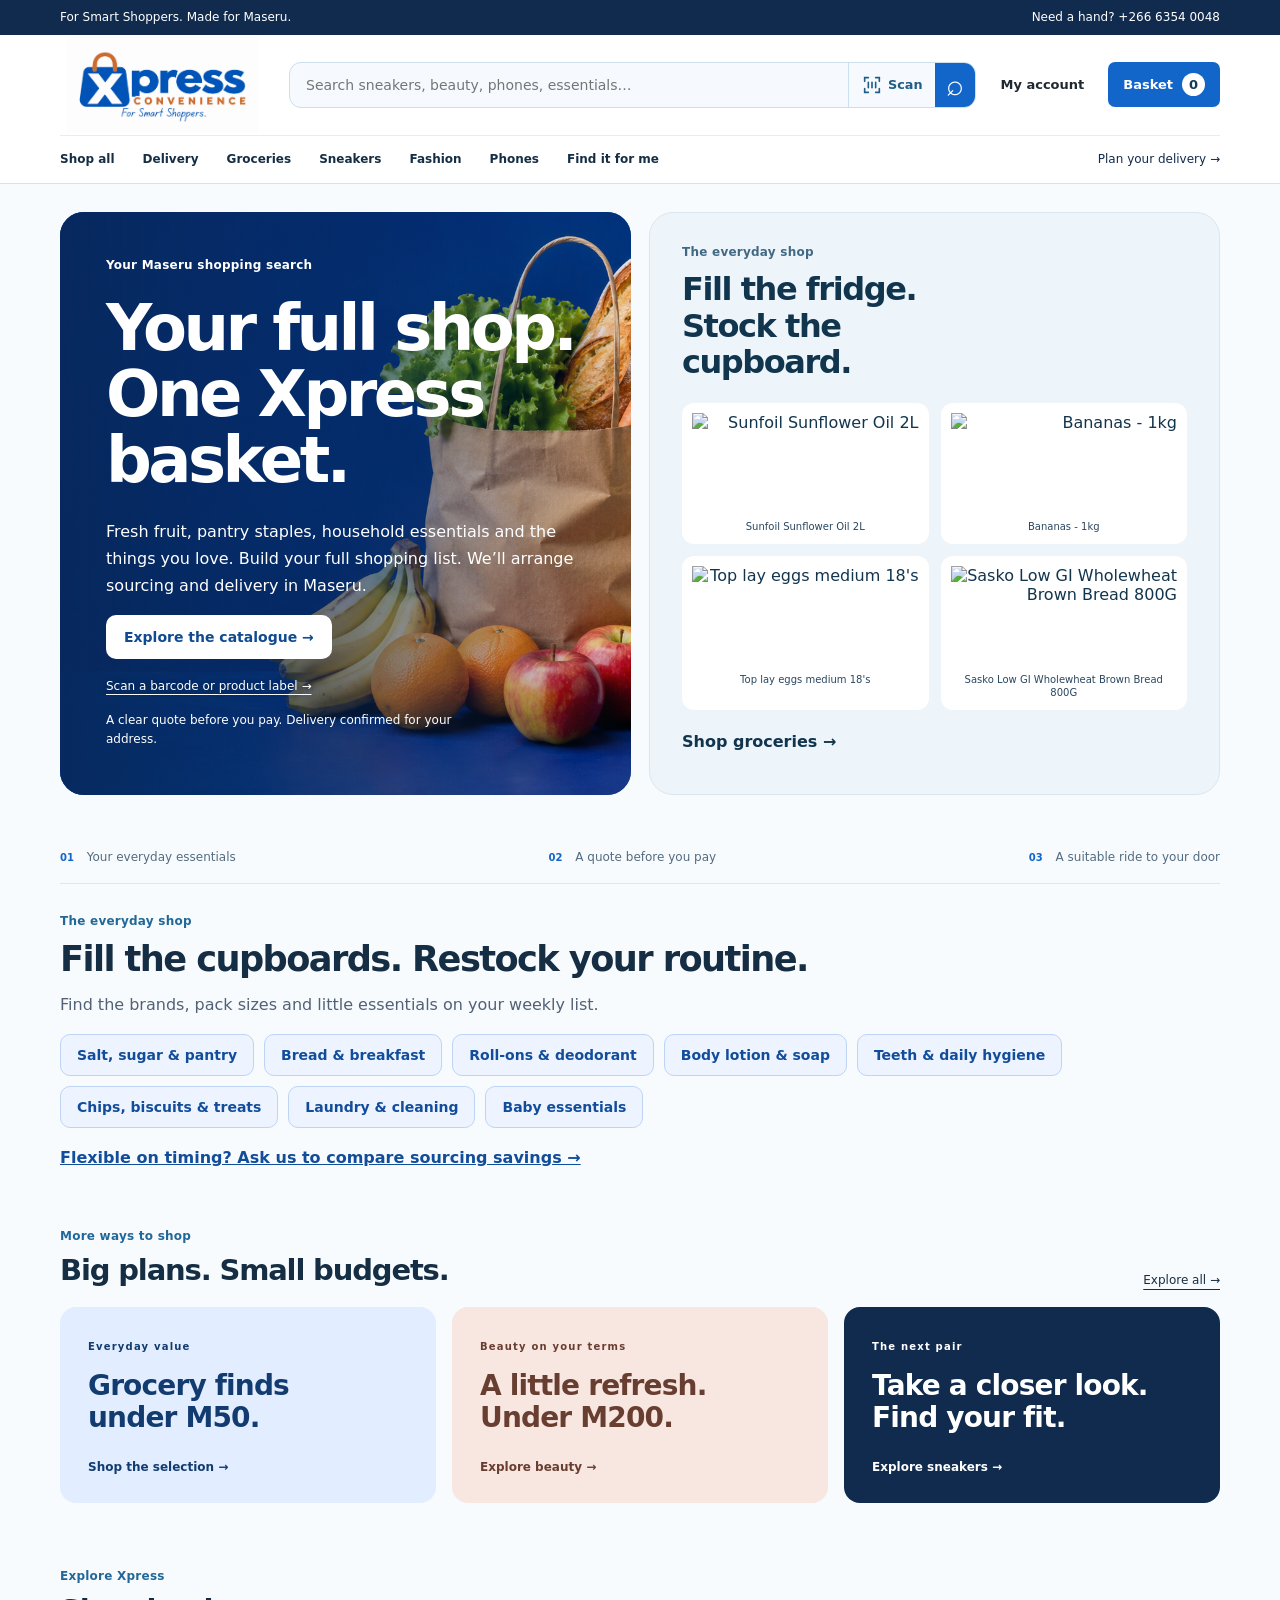
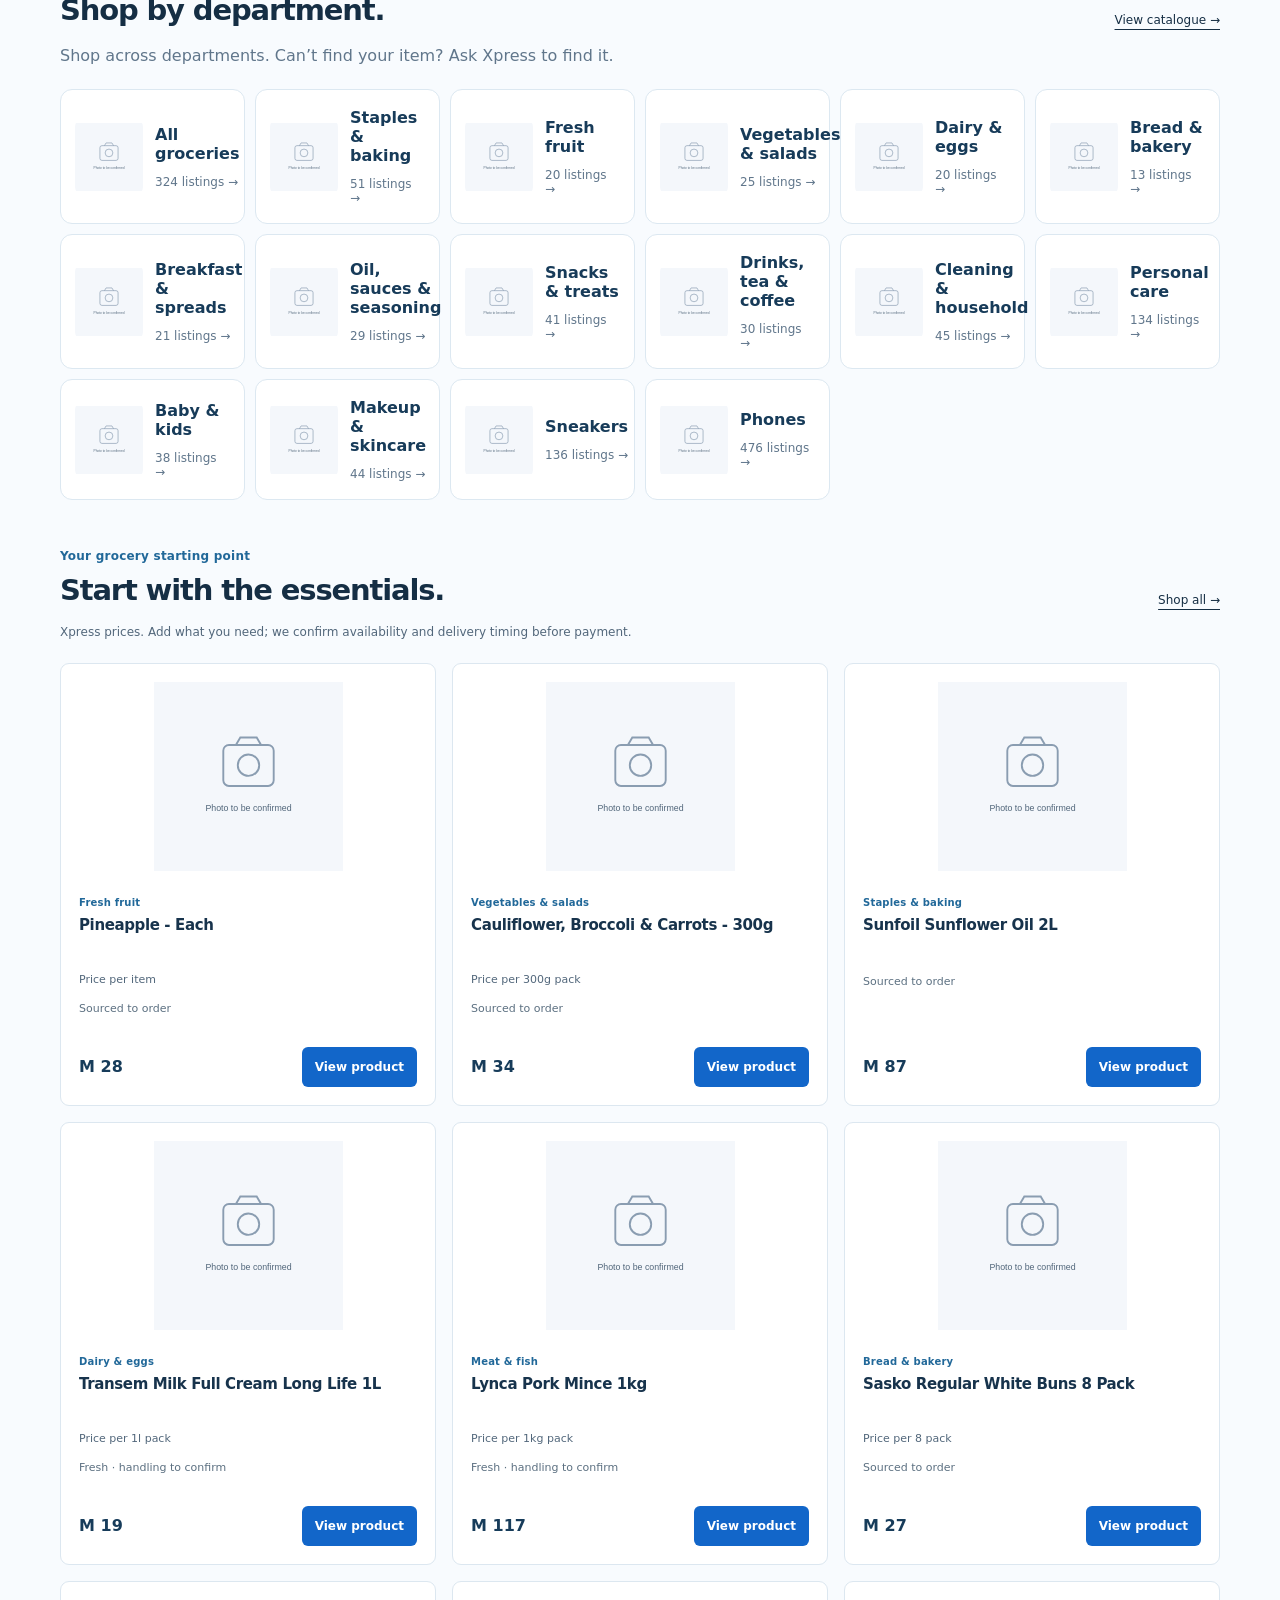
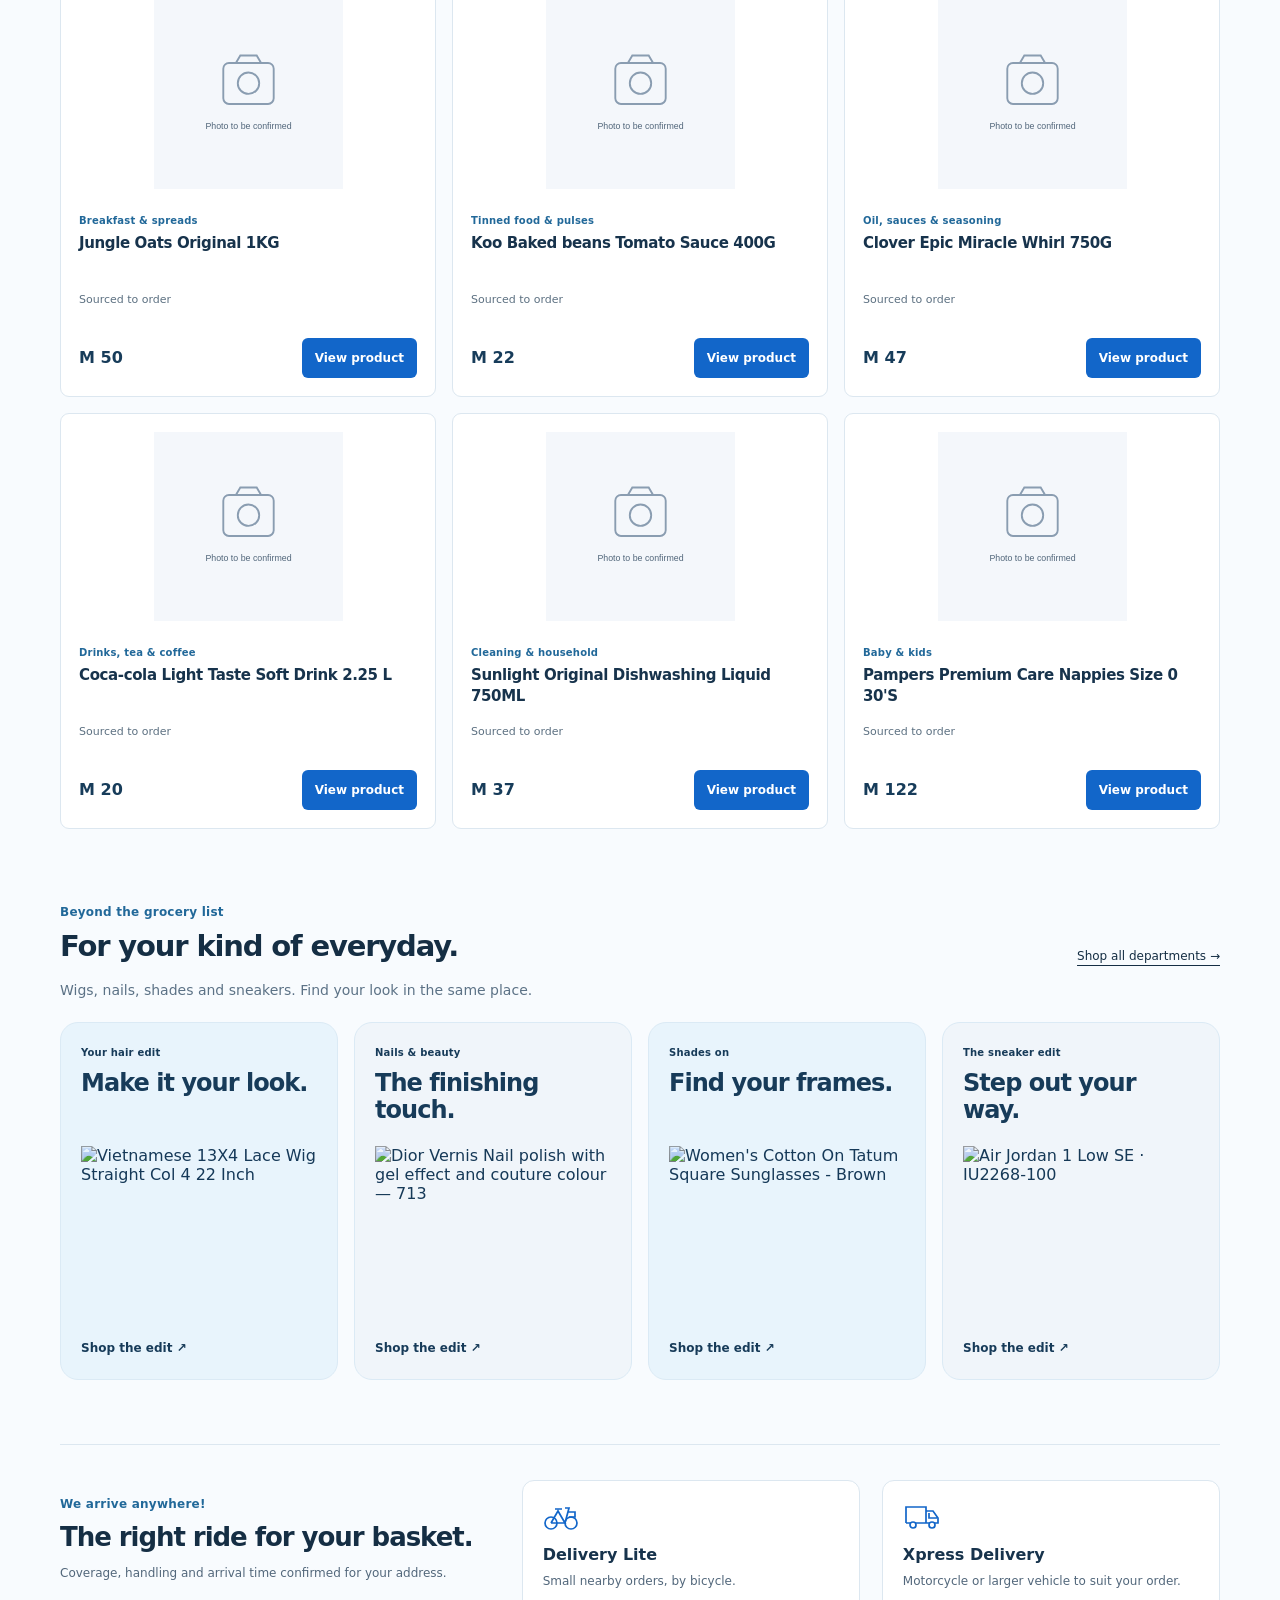
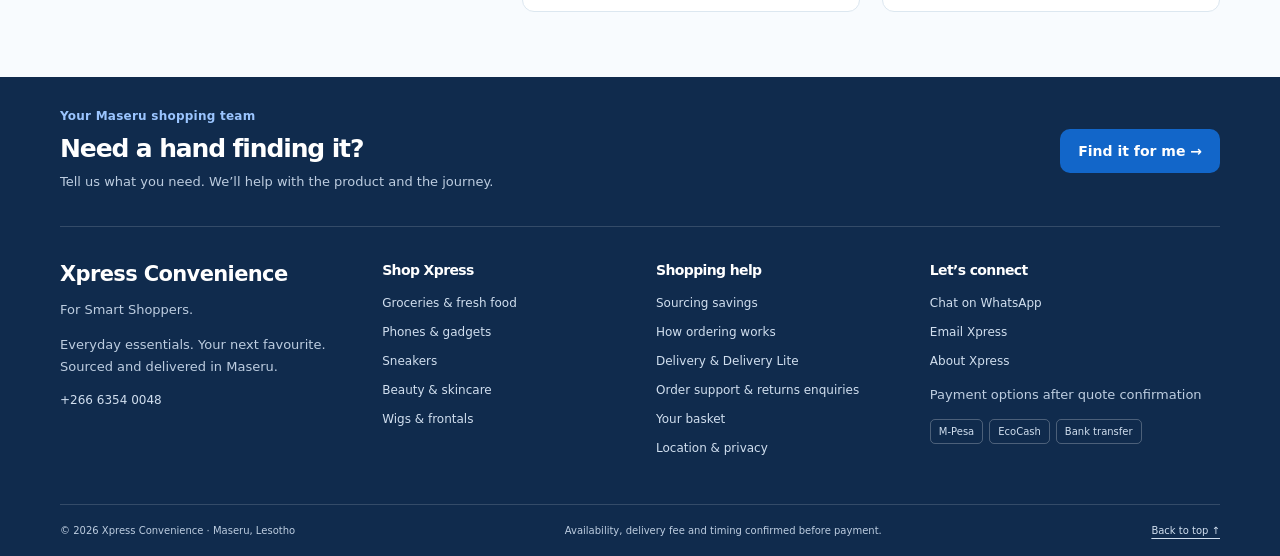
==== commit def133d0: "Integrate expanded catalogue into Xpress storefront" ====
--- a/index.html
+++ b/index.html
@@ -1 +1 @@
-<!doctype html><html lang="en"><head><meta charset="utf-8"><meta name="viewport" content="width=device-width,initial-scale=1"><meta name="theme-color" content="#1266c9"><meta name="description" content="Shop everyday essentials with Xpress Convenience in Maseru. Build a basket and explore Xpress Delivery and Delivery Lite."><title>Your Maseru shopping search | Xpress Convenience</title><link rel="manifest" href="manifest.webmanifest"><link rel="icon" href="assets/favicon.svg" type="image/svg+xml"><link rel="stylesheet" href="assets/store.css"><link rel="stylesheet" href="assets/enhancements.css"><link rel="stylesheet" href="assets/retail.css"><link rel="stylesheet" href="assets/xpress.css"><script defer src="assets/imported-catalogue.js"></script><script defer src="assets/market-catalogue.js"></script><script defer src="assets/departments.js"></script><script defer src="assets/delivery-engine.js"></script><script defer src="assets/navigation.js"></script><script defer src="assets/search-engine.js"></script><script defer src="assets/catalogue-data.js"></script><script defer src="assets/product-details-data.js"></script><script defer src="assets/product-model.js"></script><script defer src="assets/everyday.js"></script><script defer src="assets/shop.js"></script><link rel="stylesheet" href="assets/departments.css"><link rel="stylesheet" href="assets/sky.css"><link rel="stylesheet" href="assets/product.css"></head><body class="retail" data-page="home"><a class="skip" href="#main">Skip to content</a><div class="retail-top"><div class="wrap"><span>For Smart Shoppers. Made for Maseru.</span><a href="tel:+26663540048">Need a hand? +266 6354 0048</a></div></div><header class="ec-header retail-header"><div class="ec-header-inner"><a aria-label="Xpress Convenience home" class="ec-brand" href="index.html"><img alt="Xpress Convenience" height="1280" src="assets/xpress-blue-logo.png" width="1280"/></a><form action="products.html" class="global-search" role="search"><label class="sr-only" for="global-query">Search products</label><input id="global-query" name="q" placeholder="Search sneakers, beauty, phones, essentials…" type="search"/><a class="scan-search-link" href="scan.html" aria-label="Scan a barcode or product label" title="Scan & search"><svg width="22" height="22" viewBox="0 0 24 24" fill="none" aria-hidden="true"><path d="M8 4H4v4m12-4h4v4M4 16v4h4m12-4v4h-4M8 9v6m4-6v6m4-6v6" stroke="currentColor" stroke-width="1.8" stroke-linecap="round"/></svg><span>Scan</span></a><button aria-label="Search" type="submit">⌕</button></form><a class="account-link" href="account.html">My account</a><a class="ec-basket" href="checkout.html">Basket <span data-cart-count="">0</span></a><button aria-controls="ec-nav" aria-expanded="false" class="ec-menu" type="button">Menu</button></div><div class="retail-nav wrap"><nav aria-label="Main navigation" class="ec-nav" id="ec-nav"><a href="products.html">Shop all</a><a href="delivery.html">Delivery</a><a href="products.html?category=food">Groceries</a><a href="products.html?category=phones">Phones</a><a href="source.html">Find it for me</a><a class="mobile-account" href="account.html">My account</a><button class="ec-install" hidden="" type="button">Install app</button></nav><a class="delivery-link" href="checkout.html">Plan your delivery →</a></div></header><main id="main"><section class="market-hero wrap"><div><span class="kicker">Your Maseru shopping search</span><h1>Your full shop.<br><em>One Xpress basket.</em></h1><p>Fresh fruit, pantry staples, household essentials and the things you love. Build your full shopping list. We’ll arrange sourcing and delivery in Maseru.</p><a class="button peach" href="products.html">Explore the catalogue →</a><a class="hero-source" href="scan.html">Scan a barcode or product label →</a><span class="hero-small">A clear quote before you pay. Delivery confirmed for your address.</span></div><a class="market-feature" href="products.html?category=food"><span class="kicker">The everyday shop</span><h2>Fill the fridge.<br>Stock the cupboard.</h2><div id="hero-product"></div><span class="feature-link">Shop groceries →</span></a></section><div class="service-strip wrap"><span><b>01</b> Your everyday essentials</span><span><b>02</b> A quote before you pay</span><span><b>03</b> A suitable ride to your door</span></div><section class="wrap everyday-section"><span class="kicker">The everyday shop</span><h2>Fill the cupboards. Restock your routine.</h2><p>Find the brands, pack sizes and little essentials on your weekly list.</p><nav id="everyday-aisles" class="everyday-aisles" aria-label="Everyday shopping aisles"></nav><a class="savings-inline" href="savings.html">Flexible on timing? Ask us to compare sourcing savings →</a></section><section class="wrap value-section"><div class="section-heading"><div><span class="kicker">More ways to shop</span><h2>Big plans. Small budgets.</h2></div><a href="products.html">Explore all →</a></div><div class="value-edits"><a href="products.html?category=food&amp;max=50"><span>Everyday value</span><h3>Grocery finds<br>under M50.</h3><strong>Shop the selection →</strong></a><a href="products.html?category=beauty&amp;max=200"><span>Beauty on your terms</span><h3>A little refresh.<br>Under M200.</h3><strong>Explore beauty →</strong></a><a href="products.html?category=sneakers"><span>The next pair</span><h3>Take a closer look.<br>Find your fit.</h3><strong>Explore sneakers →</strong></a></div></section><section class="department-section wrap"><div class="section-heading"><div><span class="kicker">Explore Xpress</span><h2>Shop by department.</h2></div><a href="products.html">View catalogue →</a></div><p>Shop across departments. Can’t find your item? Ask Xpress to find it.</p><div class="department-grid" id="department-grid"></div></section><section class="essentials wrap" id="essentials"><div class="section-heading"><div><span class="kicker">Your grocery starting point</span><h2>Start with the essentials.</h2></div><a href="products.html">Shop all →</a></div><p class="catalogue-note">Xpress prices. Add what you need; we confirm availability and delivery timing before payment.</p><div class="catalogue"></div></section><section class="wrap style-section"><div class="section-heading"><div><span class="kicker">Beyond the grocery list</span><h2>For your kind of everyday.</h2></div><a href="products.html">Shop all departments →</a></div><p>Wigs, nails, shades and sneakers. Find your look in the same place.</p><div id="style-edits" class="style-edits"></div></section><section class="wrap delivery-compact"><div><span class="kicker">We arrive anywhere!</span><h2>The right ride for your basket.</h2><p>Coverage, handling and arrival time confirmed for your address.</p></div><a href="delivery.html"><span class="ride-icon"><svg width="36" height="30" viewBox="0 0 36 30" fill="none" stroke="currentColor" stroke-width="1.7" aria-hidden="true"><circle cx="8" cy="22" r="6"/><circle cx="28" cy="22" r="6"/><path d="M8 22l7-12 7 12H8m14 0 4-15h-4M12 8h7m6 3h7v5h-6"/></svg></span><strong>Delivery Lite</strong><span>Small nearby orders, by bicycle.</span></a><a href="delivery.html"><span class="ride-icon"><svg width="38" height="30" viewBox="0 0 38 30" fill="none" stroke="currentColor" stroke-width="1.7" aria-hidden="true"><path d="M3 22V6h20v16H3m20-12h7l5 7v5H23m3-10v5h8"/><circle cx="10" cy="24" r="3" fill="white"/><circle cx="29" cy="24" r="3" fill="white"/></svg></span><strong>Xpress Delivery</strong><span>Motorcycle or larger vehicle to suit your order.</span></a></section></main><footer class="retail-footer xpress-footer"><div class="wrap footer-help"><div><span class="kicker">Your Maseru shopping team</span><h2>Need a hand finding it?</h2><p>Tell us what you need. We’ll help with the product and the journey.</p></div><a class="button" href="source.html">Find it for me →</a></div><div class="wrap footer-grid"><div class="footer-brand"><strong>Xpress Convenience</strong><p>For Smart Shoppers.</p><p>Everyday essentials. Your next favourite. Sourced and delivered in Maseru.</p><a href="tel:+26663540048">+266 6354 0048</a></div><div><h3>Shop Xpress</h3><a href="products.html?category=food">Groceries &amp; fresh food</a><a href="products.html?category=phones">Phones &amp; gadgets</a><a href="products.html?category=sneakers">Sneakers</a><a href="products.html?category=beauty">Beauty &amp; skincare</a><a href="products.html?category=wigs">Wigs &amp; frontals</a></div><div><h3>Shopping help</h3><a href="savings.html">Sourcing savings</a><a href="help.html">How ordering works</a><a href="delivery.html">Delivery &amp; Delivery Lite</a><a href="help.html#aftercare">Order support &amp; returns enquiries</a><a href="checkout.html">Your basket</a><a href="privacy.html">Location &amp; privacy</a></div><div><h3>Let’s connect</h3><a href="https://wa.me/26663540048">Chat on WhatsApp</a><a href="mailto:expressconvenience2.4.7@gmail.com">Email Xpress</a><a href="about.html">About Xpress</a><p>Payment options after quote confirmation</p><div class="payment-tags"><span>M-Pesa</span><span>EcoCash</span><span>Bank transfer</span></div></div></div><div class="wrap footer-bottom"><span>© 2026 Xpress Convenience · Maseru, Lesotho</span><span>Availability, delivery fee and timing confirmed before payment.</span><a href="#main">Back to top ↑</a></div></footer><a class="mobile-cart" href="checkout.html" hidden><span>Your basket · <b data-cart-count>0</b> items</span><strong>Review basket →</strong></a></body></html>+<!doctype html><html lang="en"><head><meta charset="utf-8"><meta name="viewport" content="width=device-width,initial-scale=1"><meta name="theme-color" content="#1266c9"><meta name="description" content="Shop everyday essentials with Xpress Convenience in Maseru. Build a basket and explore Xpress Delivery and Delivery Lite."><title>Your Maseru shopping search | Xpress Convenience</title><link rel="manifest" href="manifest.webmanifest"><link rel="icon" href="assets/favicon.svg" type="image/svg+xml"><link rel="stylesheet" href="assets/store.css"><link rel="stylesheet" href="assets/enhancements.css"><link rel="stylesheet" href="assets/retail.css"><link rel="stylesheet" href="assets/xpress.css"><script defer src="assets/imported-catalogue.js"></script><script defer src="assets/market-catalogue.js"></script><script defer src="assets/expanded-catalogue.js"></script><script defer src="assets/departments.js"></script><script defer src="assets/delivery-engine.js"></script><script defer src="assets/navigation.js"></script><script defer src="assets/search-engine.js"></script><script defer src="assets/catalogue-data.js"></script><script defer src="assets/product-details-data.js"></script><script defer src="assets/product-model.js"></script><script defer src="assets/everyday.js"></script><script defer src="assets/shop.js"></script><link rel="stylesheet" href="assets/departments.css"><link rel="stylesheet" href="assets/sky.css"><link rel="stylesheet" href="assets/product.css"></head><body class="retail" data-page="home"><a class="skip" href="#main">Skip to content</a><div class="retail-top"><div class="wrap"><span>For Smart Shoppers. Made for Maseru.</span><a href="tel:+26663540048">Need a hand? +266 6354 0048</a></div></div><header class="ec-header retail-header"><div class="ec-header-inner"><a aria-label="Xpress Convenience home" class="ec-brand" href="index.html"><img alt="Xpress Convenience" height="1280" src="assets/xpress-blue-logo.png" width="1280"/></a><form action="products.html" class="global-search" role="search"><label class="sr-only" for="global-query">Search products</label><input id="global-query" name="q" placeholder="Search sneakers, beauty, phones, essentials…" type="search"/><a class="scan-search-link" href="scan.html" aria-label="Scan a barcode or product label" title="Scan & search"><svg width="22" height="22" viewBox="0 0 24 24" fill="none" aria-hidden="true"><path d="M8 4H4v4m12-4h4v4M4 16v4h4m12-4v4h-4M8 9v6m4-6v6m4-6v6" stroke="currentColor" stroke-width="1.8" stroke-linecap="round"/></svg><span>Scan</span></a><button aria-label="Search" type="submit">⌕</button></form><a class="account-link" href="account.html">My account</a><a class="ec-basket" href="checkout.html">Basket <span data-cart-count="">0</span></a><button aria-controls="ec-nav" aria-expanded="false" class="ec-menu" type="button">Menu</button></div><div class="retail-nav wrap"><nav aria-label="Main navigation" class="ec-nav" id="ec-nav"><a href="products.html">Shop all</a><a href="delivery.html">Delivery</a><a href="products.html?category=food">Groceries</a><a href="products.html?category=sneakers">Sneakers</a><a href="products.html?category=clothing">Fashion</a><a href="products.html?category=phones">Phones</a><a href="source.html">Find it for me</a><a class="mobile-account" href="account.html">My account</a><button class="ec-install" hidden="" type="button">Install app</button></nav><a class="delivery-link" href="checkout.html">Plan your delivery →</a></div></header><main id="main"><section class="market-hero wrap"><div><span class="kicker">Your Maseru shopping search</span><h1>Your full shop.<br><em>One Xpress basket.</em></h1><p>Fresh fruit, pantry staples, household essentials and the things you love. Build your full shopping list. We’ll arrange sourcing and delivery in Maseru.</p><a class="button peach" href="products.html">Explore the catalogue →</a><a class="hero-source" href="scan.html">Scan a barcode or product label →</a><span class="hero-small">A clear quote before you pay. Delivery confirmed for your address.</span></div><a class="market-feature" href="products.html?category=food"><span class="kicker">The everyday shop</span><h2>Fill the fridge.<br>Stock the cupboard.</h2><div id="hero-product"></div><span class="feature-link">Shop groceries →</span></a></section><div class="service-strip wrap"><span><b>01</b> Your everyday essentials</span><span><b>02</b> A quote before you pay</span><span><b>03</b> A suitable ride to your door</span></div><section class="wrap everyday-section"><span class="kicker">The everyday shop</span><h2>Fill the cupboards. Restock your routine.</h2><p>Find the brands, pack sizes and little essentials on your weekly list.</p><nav id="everyday-aisles" class="everyday-aisles" aria-label="Everyday shopping aisles"></nav><a class="savings-inline" href="savings.html">Flexible on timing? Ask us to compare sourcing savings →</a></section><section class="wrap value-section"><div class="section-heading"><div><span class="kicker">More ways to shop</span><h2>Big plans. Small budgets.</h2></div><a href="products.html">Explore all →</a></div><div class="value-edits"><a href="products.html?category=food&amp;max=50"><span>Everyday value</span><h3>Grocery finds<br>under M50.</h3><strong>Shop the selection →</strong></a><a href="products.html?category=beauty&amp;max=200"><span>Beauty on your terms</span><h3>A little refresh.<br>Under M200.</h3><strong>Explore beauty →</strong></a><a href="products.html?category=sneakers"><span>The next pair</span><h3>Take a closer look.<br>Find your fit.</h3><strong>Explore sneakers →</strong></a></div></section><section class="department-section wrap"><div class="section-heading"><div><span class="kicker">Explore Xpress</span><h2>Shop by department.</h2></div><a href="products.html">View catalogue →</a></div><p>Shop across departments. Can’t find your item? Ask Xpress to find it.</p><div class="department-grid" id="department-grid"></div></section><section class="essentials wrap" id="essentials"><div class="section-heading"><div><span class="kicker">Your grocery starting point</span><h2>Start with the essentials.</h2></div><a href="products.html">Shop all →</a></div><p class="catalogue-note">Xpress prices. Add what you need; we confirm availability and delivery timing before payment.</p><div class="catalogue"></div></section><section class="wrap style-section"><div class="section-heading"><div><span class="kicker">Beyond the grocery list</span><h2>For your kind of everyday.</h2></div><a href="products.html">Shop all departments →</a></div><p>Wigs, nails, shades and sneakers. Find your look in the same place.</p><div id="style-edits" class="style-edits"></div></section><section class="wrap delivery-compact"><div><span class="kicker">We arrive anywhere!</span><h2>The right ride for your basket.</h2><p>Coverage, handling and arrival time confirmed for your address.</p></div><a href="delivery.html"><span class="ride-icon"><svg width="36" height="30" viewBox="0 0 36 30" fill="none" stroke="currentColor" stroke-width="1.7" aria-hidden="true"><circle cx="8" cy="22" r="6"/><circle cx="28" cy="22" r="6"/><path d="M8 22l7-12 7 12H8m14 0 4-15h-4M12 8h7m6 3h7v5h-6"/></svg></span><strong>Delivery Lite</strong><span>Small nearby orders, by bicycle.</span></a><a href="delivery.html"><span class="ride-icon"><svg width="38" height="30" viewBox="0 0 38 30" fill="none" stroke="currentColor" stroke-width="1.7" aria-hidden="true"><path d="M3 22V6h20v16H3m20-12h7l5 7v5H23m3-10v5h8"/><circle cx="10" cy="24" r="3" fill="white"/><circle cx="29" cy="24" r="3" fill="white"/></svg></span><strong>Xpress Delivery</strong><span>Motorcycle or larger vehicle to suit your order.</span></a></section></main><footer class="retail-footer xpress-footer"><div class="wrap footer-help"><div><span class="kicker">Your Maseru shopping team</span><h2>Need a hand finding it?</h2><p>Tell us what you need. We’ll help with the product and the journey.</p></div><a class="button" href="source.html">Find it for me →</a></div><div class="wrap footer-grid"><div class="footer-brand"><strong>Xpress Convenience</strong><p>For Smart Shoppers.</p><p>Everyday essentials. Your next favourite. Sourced and delivered in Maseru.</p><a href="tel:+26663540048">+266 6354 0048</a></div><div><h3>Shop Xpress</h3><a href="products.html?category=food">Groceries &amp; fresh food</a><a href="products.html?category=phones">Phones &amp; gadgets</a><a href="products.html?category=sneakers">Sneakers</a><a href="products.html?category=beauty">Beauty &amp; skincare</a><a href="products.html?category=wigs">Wigs &amp; frontals</a></div><div><h3>Shopping help</h3><a href="savings.html">Sourcing savings</a><a href="help.html">How ordering works</a><a href="delivery.html">Delivery &amp; Delivery Lite</a><a href="help.html#aftercare">Order support &amp; returns enquiries</a><a href="checkout.html">Your basket</a><a href="privacy.html">Location &amp; privacy</a></div><div><h3>Let’s connect</h3><a href="https://wa.me/26663540048">Chat on WhatsApp</a><a href="mailto:expressconvenience2.4.7@gmail.com">Email Xpress</a><a href="about.html">About Xpress</a><p>Payment options after quote confirmation</p><div class="payment-tags"><span>M-Pesa</span><span>EcoCash</span><span>Bank transfer</span></div></div></div><div class="wrap footer-bottom"><span>© 2026 Xpress Convenience · Maseru, Lesotho</span><span>Availability, delivery fee and timing confirmed before payment.</span><a href="#main">Back to top ↑</a></div></footer><a class="mobile-cart" href="checkout.html" hidden><span>Your basket · <b data-cart-count>0</b> items</span><strong>Review basket →</strong></a></body></html>
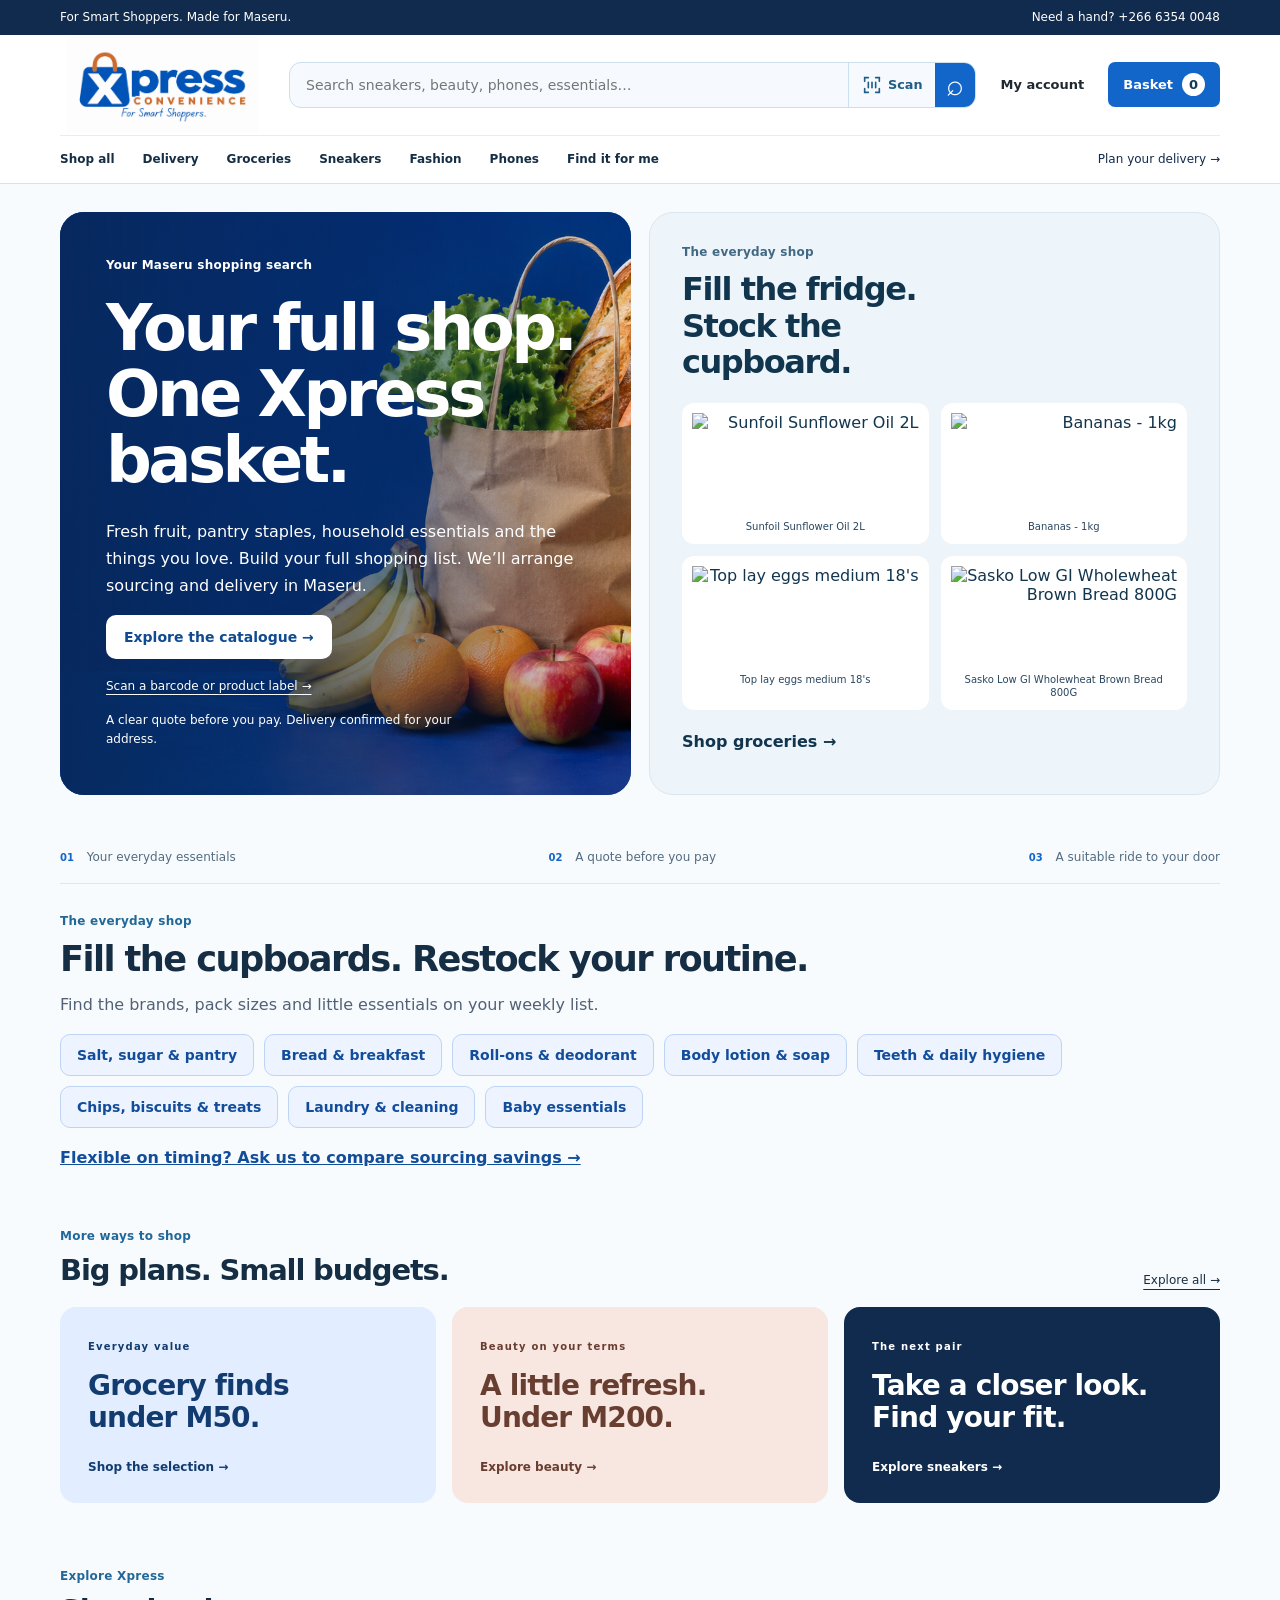
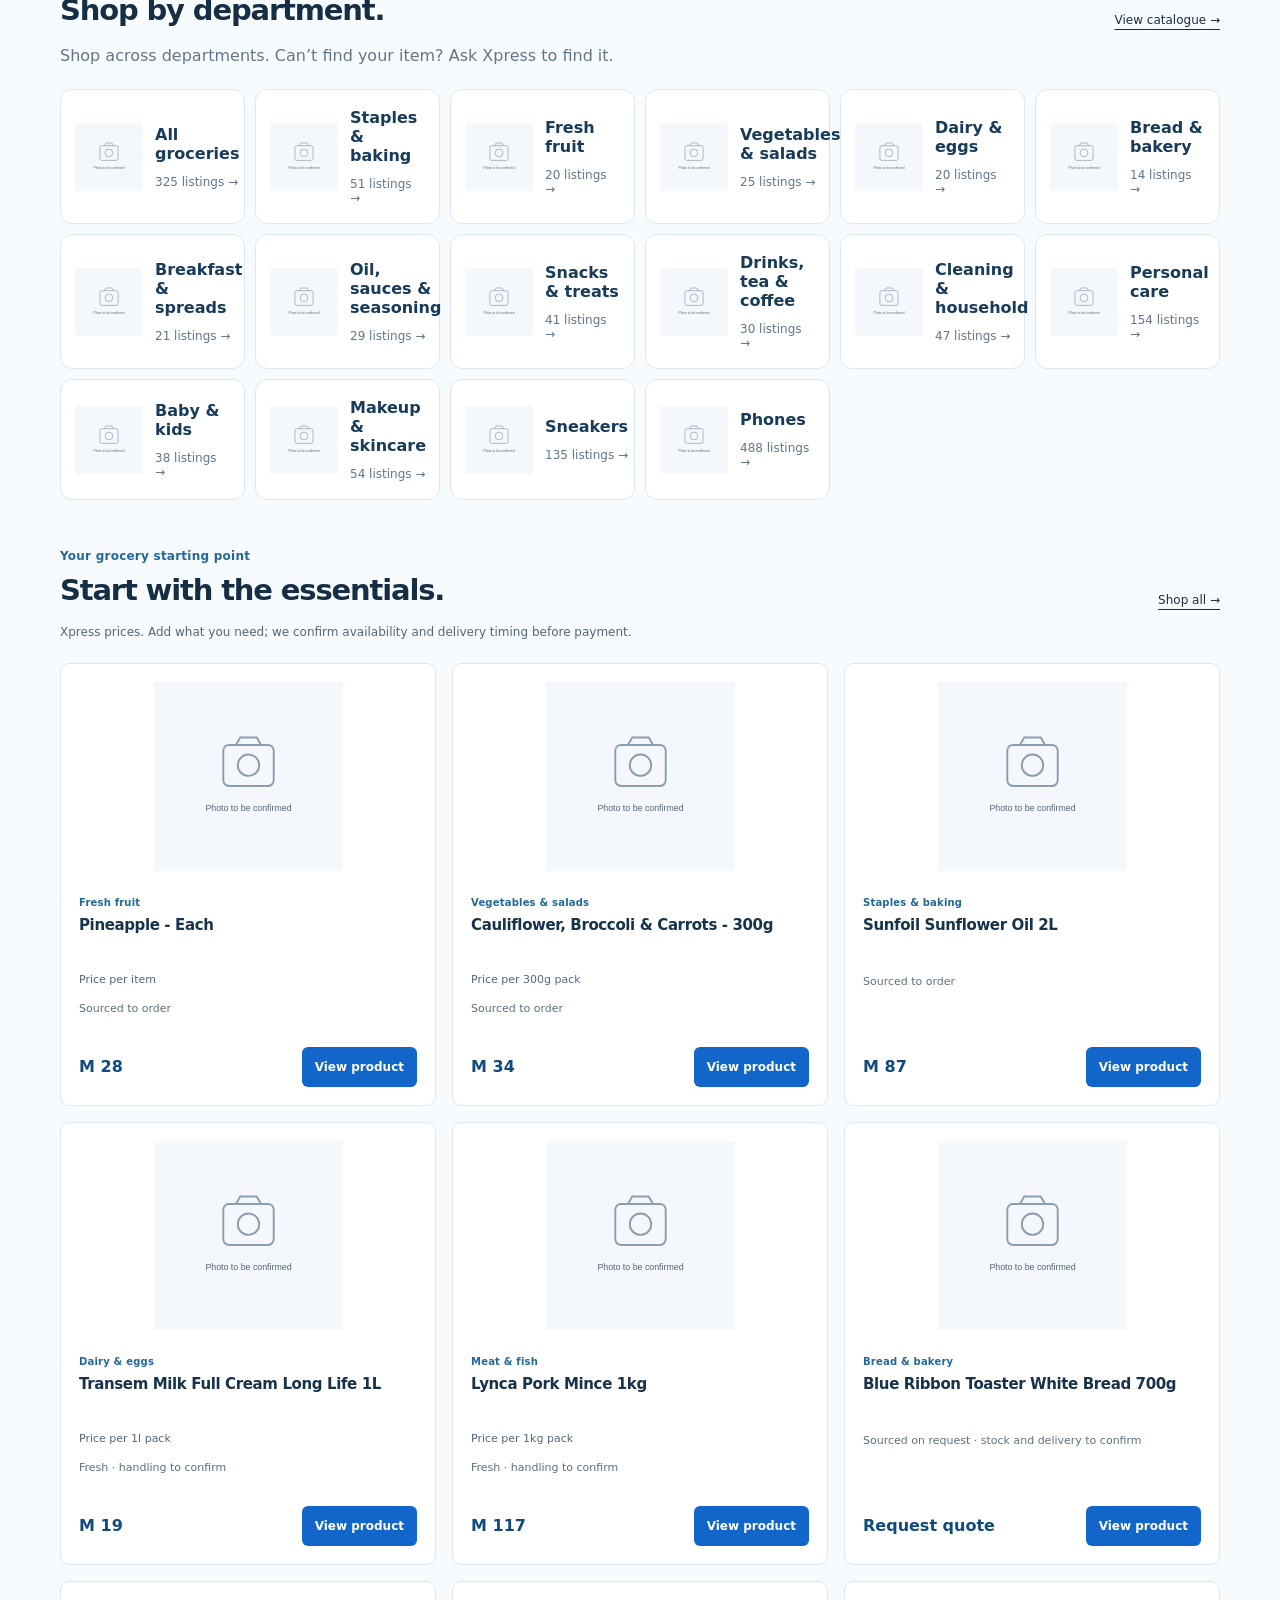
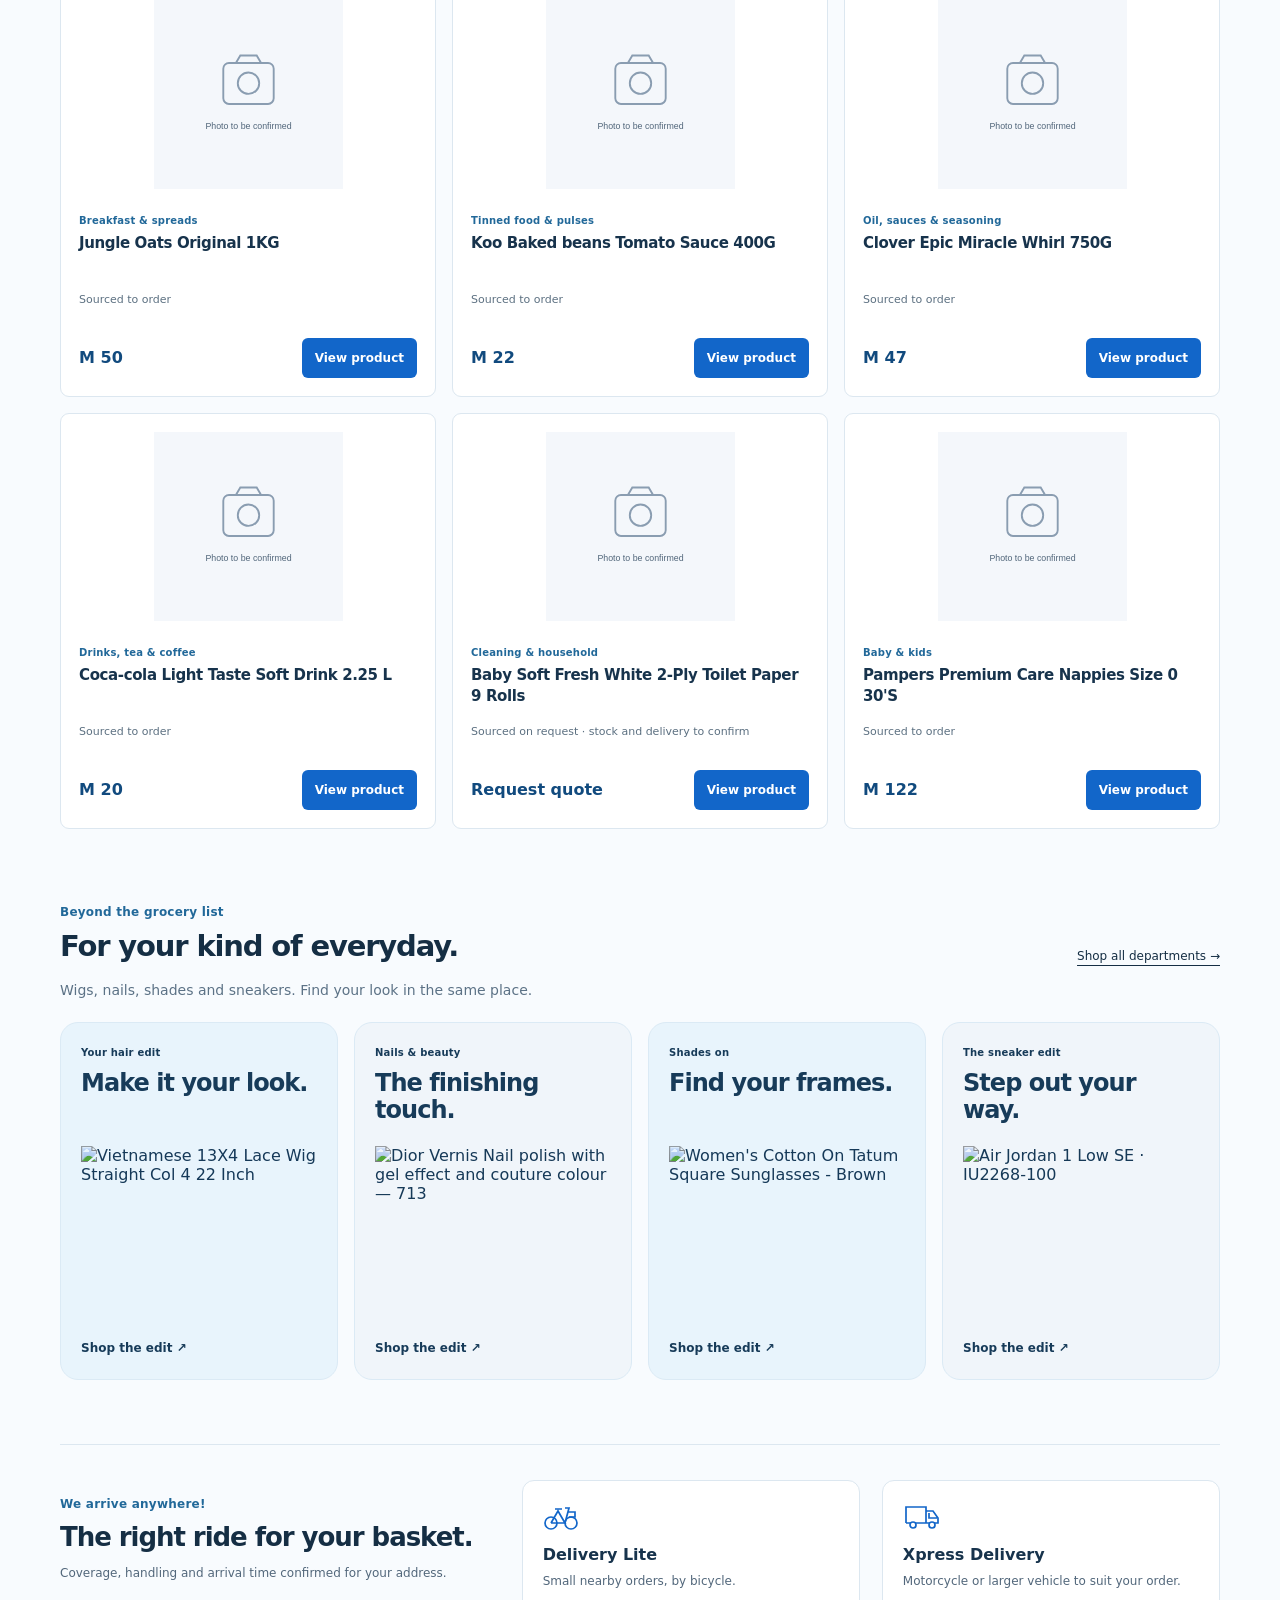
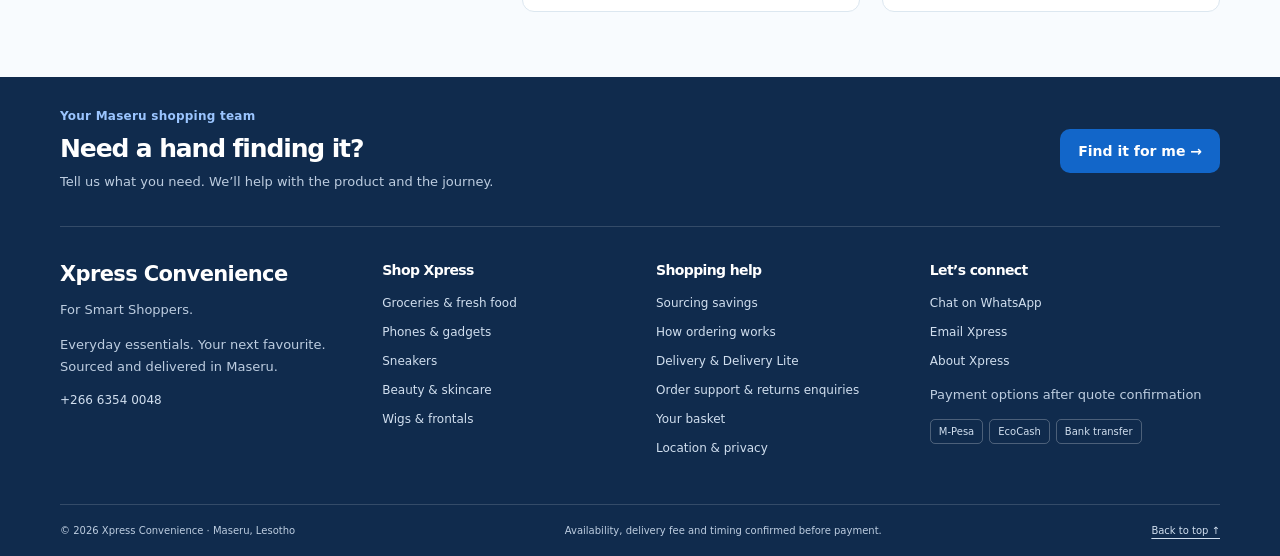
==== commit 5b35e279: "Load Maseru household essentials with real product photos" ====
--- a/index.html
+++ b/index.html
@@ -1 +1 @@
-<!doctype html><html lang="en"><head><meta charset="utf-8"><meta name="viewport" content="width=device-width,initial-scale=1"><meta name="theme-color" content="#1266c9"><meta name="description" content="Shop everyday essentials with Xpress Convenience in Maseru. Build a basket and explore Xpress Delivery and Delivery Lite."><title>Your Maseru shopping search | Xpress Convenience</title><link rel="manifest" href="manifest.webmanifest"><link rel="icon" href="assets/favicon.svg" type="image/svg+xml"><link rel="stylesheet" href="assets/store.css"><link rel="stylesheet" href="assets/enhancements.css"><link rel="stylesheet" href="assets/retail.css"><link rel="stylesheet" href="assets/xpress.css"><script defer src="assets/imported-catalogue.js"></script><script defer src="assets/market-catalogue.js"></script><script defer src="assets/expanded-catalogue.js"></script><script defer src="assets/departments.js"></script><script defer src="assets/delivery-engine.js"></script><script defer src="assets/navigation.js"></script><script defer src="assets/search-engine.js"></script><script defer src="assets/catalogue-data.js"></script><script defer src="assets/product-details-data.js"></script><script defer src="assets/product-model.js"></script><script defer src="assets/everyday.js"></script><script defer src="assets/shop.js"></script><link rel="stylesheet" href="assets/departments.css"><link rel="stylesheet" href="assets/sky.css"><link rel="stylesheet" href="assets/product.css"></head><body class="retail" data-page="home"><a class="skip" href="#main">Skip to content</a><div class="retail-top"><div class="wrap"><span>For Smart Shoppers. Made for Maseru.</span><a href="tel:+26663540048">Need a hand? +266 6354 0048</a></div></div><header class="ec-header retail-header"><div class="ec-header-inner"><a aria-label="Xpress Convenience home" class="ec-brand" href="index.html"><img alt="Xpress Convenience" height="1280" src="assets/xpress-blue-logo.png" width="1280"/></a><form action="products.html" class="global-search" role="search"><label class="sr-only" for="global-query">Search products</label><input id="global-query" name="q" placeholder="Search sneakers, beauty, phones, essentials…" type="search"/><a class="scan-search-link" href="scan.html" aria-label="Scan a barcode or product label" title="Scan & search"><svg width="22" height="22" viewBox="0 0 24 24" fill="none" aria-hidden="true"><path d="M8 4H4v4m12-4h4v4M4 16v4h4m12-4v4h-4M8 9v6m4-6v6m4-6v6" stroke="currentColor" stroke-width="1.8" stroke-linecap="round"/></svg><span>Scan</span></a><button aria-label="Search" type="submit">⌕</button></form><a class="account-link" href="account.html">My account</a><a class="ec-basket" href="checkout.html">Basket <span data-cart-count="">0</span></a><button aria-controls="ec-nav" aria-expanded="false" class="ec-menu" type="button">Menu</button></div><div class="retail-nav wrap"><nav aria-label="Main navigation" class="ec-nav" id="ec-nav"><a href="products.html">Shop all</a><a href="delivery.html">Delivery</a><a href="products.html?category=food">Groceries</a><a href="products.html?category=sneakers">Sneakers</a><a href="products.html?category=clothing">Fashion</a><a href="products.html?category=phones">Phones</a><a href="source.html">Find it for me</a><a class="mobile-account" href="account.html">My account</a><button class="ec-install" hidden="" type="button">Install app</button></nav><a class="delivery-link" href="checkout.html">Plan your delivery →</a></div></header><main id="main"><section class="market-hero wrap"><div><span class="kicker">Your Maseru shopping search</span><h1>Your full shop.<br><em>One Xpress basket.</em></h1><p>Fresh fruit, pantry staples, household essentials and the things you love. Build your full shopping list. We’ll arrange sourcing and delivery in Maseru.</p><a class="button peach" href="products.html">Explore the catalogue →</a><a class="hero-source" href="scan.html">Scan a barcode or product label →</a><span class="hero-small">A clear quote before you pay. Delivery confirmed for your address.</span></div><a class="market-feature" href="products.html?category=food"><span class="kicker">The everyday shop</span><h2>Fill the fridge.<br>Stock the cupboard.</h2><div id="hero-product"></div><span class="feature-link">Shop groceries →</span></a></section><div class="service-strip wrap"><span><b>01</b> Your everyday essentials</span><span><b>02</b> A quote before you pay</span><span><b>03</b> A suitable ride to your door</span></div><section class="wrap everyday-section"><span class="kicker">The everyday shop</span><h2>Fill the cupboards. Restock your routine.</h2><p>Find the brands, pack sizes and little essentials on your weekly list.</p><nav id="everyday-aisles" class="everyday-aisles" aria-label="Everyday shopping aisles"></nav><a class="savings-inline" href="savings.html">Flexible on timing? Ask us to compare sourcing savings →</a></section><section class="wrap value-section"><div class="section-heading"><div><span class="kicker">More ways to shop</span><h2>Big plans. Small budgets.</h2></div><a href="products.html">Explore all →</a></div><div class="value-edits"><a href="products.html?category=food&amp;max=50"><span>Everyday value</span><h3>Grocery finds<br>under M50.</h3><strong>Shop the selection →</strong></a><a href="products.html?category=beauty&amp;max=200"><span>Beauty on your terms</span><h3>A little refresh.<br>Under M200.</h3><strong>Explore beauty →</strong></a><a href="products.html?category=sneakers"><span>The next pair</span><h3>Take a closer look.<br>Find your fit.</h3><strong>Explore sneakers →</strong></a></div></section><section class="department-section wrap"><div class="section-heading"><div><span class="kicker">Explore Xpress</span><h2>Shop by department.</h2></div><a href="products.html">View catalogue →</a></div><p>Shop across departments. Can’t find your item? Ask Xpress to find it.</p><div class="department-grid" id="department-grid"></div></section><section class="essentials wrap" id="essentials"><div class="section-heading"><div><span class="kicker">Your grocery starting point</span><h2>Start with the essentials.</h2></div><a href="products.html">Shop all →</a></div><p class="catalogue-note">Xpress prices. Add what you need; we confirm availability and delivery timing before payment.</p><div class="catalogue"></div></section><section class="wrap style-section"><div class="section-heading"><div><span class="kicker">Beyond the grocery list</span><h2>For your kind of everyday.</h2></div><a href="products.html">Shop all departments →</a></div><p>Wigs, nails, shades and sneakers. Find your look in the same place.</p><div id="style-edits" class="style-edits"></div></section><section class="wrap delivery-compact"><div><span class="kicker">We arrive anywhere!</span><h2>The right ride for your basket.</h2><p>Coverage, handling and arrival time confirmed for your address.</p></div><a href="delivery.html"><span class="ride-icon"><svg width="36" height="30" viewBox="0 0 36 30" fill="none" stroke="currentColor" stroke-width="1.7" aria-hidden="true"><circle cx="8" cy="22" r="6"/><circle cx="28" cy="22" r="6"/><path d="M8 22l7-12 7 12H8m14 0 4-15h-4M12 8h7m6 3h7v5h-6"/></svg></span><strong>Delivery Lite</strong><span>Small nearby orders, by bicycle.</span></a><a href="delivery.html"><span class="ride-icon"><svg width="38" height="30" viewBox="0 0 38 30" fill="none" stroke="currentColor" stroke-width="1.7" aria-hidden="true"><path d="M3 22V6h20v16H3m20-12h7l5 7v5H23m3-10v5h8"/><circle cx="10" cy="24" r="3" fill="white"/><circle cx="29" cy="24" r="3" fill="white"/></svg></span><strong>Xpress Delivery</strong><span>Motorcycle or larger vehicle to suit your order.</span></a></section></main><footer class="retail-footer xpress-footer"><div class="wrap footer-help"><div><span class="kicker">Your Maseru shopping team</span><h2>Need a hand finding it?</h2><p>Tell us what you need. We’ll help with the product and the journey.</p></div><a class="button" href="source.html">Find it for me →</a></div><div class="wrap footer-grid"><div class="footer-brand"><strong>Xpress Convenience</strong><p>For Smart Shoppers.</p><p>Everyday essentials. Your next favourite. Sourced and delivered in Maseru.</p><a href="tel:+26663540048">+266 6354 0048</a></div><div><h3>Shop Xpress</h3><a href="products.html?category=food">Groceries &amp; fresh food</a><a href="products.html?category=phones">Phones &amp; gadgets</a><a href="products.html?category=sneakers">Sneakers</a><a href="products.html?category=beauty">Beauty &amp; skincare</a><a href="products.html?category=wigs">Wigs &amp; frontals</a></div><div><h3>Shopping help</h3><a href="savings.html">Sourcing savings</a><a href="help.html">How ordering works</a><a href="delivery.html">Delivery &amp; Delivery Lite</a><a href="help.html#aftercare">Order support &amp; returns enquiries</a><a href="checkout.html">Your basket</a><a href="privacy.html">Location &amp; privacy</a></div><div><h3>Let’s connect</h3><a href="https://wa.me/26663540048">Chat on WhatsApp</a><a href="mailto:expressconvenience2.4.7@gmail.com">Email Xpress</a><a href="about.html">About Xpress</a><p>Payment options after quote confirmation</p><div class="payment-tags"><span>M-Pesa</span><span>EcoCash</span><span>Bank transfer</span></div></div></div><div class="wrap footer-bottom"><span>© 2026 Xpress Convenience · Maseru, Lesotho</span><span>Availability, delivery fee and timing confirmed before payment.</span><a href="#main">Back to top ↑</a></div></footer><a class="mobile-cart" href="checkout.html" hidden><span>Your basket · <b data-cart-count>0</b> items</span><strong>Review basket →</strong></a></body></html>+<!doctype html><html lang="en"><head><meta charset="utf-8"><meta name="viewport" content="width=device-width,initial-scale=1"><meta name="theme-color" content="#1266c9"><meta name="description" content="Shop everyday essentials with Xpress Convenience in Maseru. Build a basket and explore Xpress Delivery and Delivery Lite."><title>Your Maseru shopping search | Xpress Convenience</title><link rel="manifest" href="manifest.webmanifest"><link rel="icon" href="assets/favicon.svg" type="image/svg+xml"><link rel="stylesheet" href="assets/store.css"><link rel="stylesheet" href="assets/enhancements.css"><link rel="stylesheet" href="assets/retail.css"><link rel="stylesheet" href="assets/xpress.css"><script defer src="assets/imported-catalogue.js"></script><script defer src="assets/market-catalogue.js"></script><script defer src="assets/expanded-catalogue.js"></script><script defer src="assets/maseru-essentials.js"></script><script defer src="assets/departments.js"></script><script defer src="assets/delivery-engine.js"></script><script defer src="assets/navigation.js"></script><script defer src="assets/search-engine.js"></script><script defer src="assets/catalogue-data.js"></script><script defer src="assets/product-details-data.js"></script><script defer src="assets/product-model.js"></script><script defer src="assets/everyday.js"></script><script defer src="assets/shop.js"></script><link rel="stylesheet" href="assets/departments.css"><link rel="stylesheet" href="assets/sky.css"><link rel="stylesheet" href="assets/product.css"></head><body class="retail" data-page="home"><a class="skip" href="#main">Skip to content</a><div class="retail-top"><div class="wrap"><span>For Smart Shoppers. Made for Maseru.</span><a href="tel:+26663540048">Need a hand? +266 6354 0048</a></div></div><header class="ec-header retail-header"><div class="ec-header-inner"><a aria-label="Xpress Convenience home" class="ec-brand" href="index.html"><img alt="Xpress Convenience" height="1280" src="assets/xpress-blue-logo.png" width="1280"/></a><form action="products.html" class="global-search" role="search"><label class="sr-only" for="global-query">Search products</label><input id="global-query" name="q" placeholder="Search sneakers, beauty, phones, essentials…" type="search"/><a class="scan-search-link" href="scan.html" aria-label="Scan a barcode or product label" title="Scan & search"><svg width="22" height="22" viewBox="0 0 24 24" fill="none" aria-hidden="true"><path d="M8 4H4v4m12-4h4v4M4 16v4h4m12-4v4h-4M8 9v6m4-6v6m4-6v6" stroke="currentColor" stroke-width="1.8" stroke-linecap="round"/></svg><span>Scan</span></a><button aria-label="Search" type="submit">⌕</button></form><a class="account-link" href="account.html">My account</a><a class="ec-basket" href="checkout.html">Basket <span data-cart-count="">0</span></a><button aria-controls="ec-nav" aria-expanded="false" class="ec-menu" type="button">Menu</button></div><div class="retail-nav wrap"><nav aria-label="Main navigation" class="ec-nav" id="ec-nav"><a href="products.html">Shop all</a><a href="delivery.html">Delivery</a><a href="products.html?category=food">Groceries</a><a href="products.html?category=sneakers">Sneakers</a><a href="products.html?category=clothing">Fashion</a><a href="products.html?category=phones">Phones</a><a href="source.html">Find it for me</a><a class="mobile-account" href="account.html">My account</a><button class="ec-install" hidden="" type="button">Install app</button></nav><a class="delivery-link" href="checkout.html">Plan your delivery →</a></div></header><main id="main"><section class="market-hero wrap"><div><span class="kicker">Your Maseru shopping search</span><h1>Your full shop.<br><em>One Xpress basket.</em></h1><p>Fresh fruit, pantry staples, household essentials and the things you love. Build your full shopping list. We’ll arrange sourcing and delivery in Maseru.</p><a class="button peach" href="products.html">Explore the catalogue →</a><a class="hero-source" href="scan.html">Scan a barcode or product label →</a><span class="hero-small">A clear quote before you pay. Delivery confirmed for your address.</span></div><a class="market-feature" href="products.html?category=food"><span class="kicker">The everyday shop</span><h2>Fill the fridge.<br>Stock the cupboard.</h2><div id="hero-product"></div><span class="feature-link">Shop groceries →</span></a></section><div class="service-strip wrap"><span><b>01</b> Your everyday essentials</span><span><b>02</b> A quote before you pay</span><span><b>03</b> A suitable ride to your door</span></div><section class="wrap everyday-section"><span class="kicker">The everyday shop</span><h2>Fill the cupboards. Restock your routine.</h2><p>Find the brands, pack sizes and little essentials on your weekly list.</p><nav id="everyday-aisles" class="everyday-aisles" aria-label="Everyday shopping aisles"></nav><a class="savings-inline" href="savings.html">Flexible on timing? Ask us to compare sourcing savings →</a></section><section class="wrap value-section"><div class="section-heading"><div><span class="kicker">More ways to shop</span><h2>Big plans. Small budgets.</h2></div><a href="products.html">Explore all →</a></div><div class="value-edits"><a href="products.html?category=food&amp;max=50"><span>Everyday value</span><h3>Grocery finds<br>under M50.</h3><strong>Shop the selection →</strong></a><a href="products.html?category=beauty&amp;max=200"><span>Beauty on your terms</span><h3>A little refresh.<br>Under M200.</h3><strong>Explore beauty →</strong></a><a href="products.html?category=sneakers"><span>The next pair</span><h3>Take a closer look.<br>Find your fit.</h3><strong>Explore sneakers →</strong></a></div></section><section class="department-section wrap"><div class="section-heading"><div><span class="kicker">Explore Xpress</span><h2>Shop by department.</h2></div><a href="products.html">View catalogue →</a></div><p>Shop across departments. Can’t find your item? Ask Xpress to find it.</p><div class="department-grid" id="department-grid"></div></section><section class="essentials wrap" id="essentials"><div class="section-heading"><div><span class="kicker">Your grocery starting point</span><h2>Start with the essentials.</h2></div><a href="products.html">Shop all →</a></div><p class="catalogue-note">Xpress prices. Add what you need; we confirm availability and delivery timing before payment.</p><div class="catalogue"></div></section><section class="wrap style-section"><div class="section-heading"><div><span class="kicker">Beyond the grocery list</span><h2>For your kind of everyday.</h2></div><a href="products.html">Shop all departments →</a></div><p>Wigs, nails, shades and sneakers. Find your look in the same place.</p><div id="style-edits" class="style-edits"></div></section><section class="wrap delivery-compact"><div><span class="kicker">We arrive anywhere!</span><h2>The right ride for your basket.</h2><p>Coverage, handling and arrival time confirmed for your address.</p></div><a href="delivery.html"><span class="ride-icon"><svg width="36" height="30" viewBox="0 0 36 30" fill="none" stroke="currentColor" stroke-width="1.7" aria-hidden="true"><circle cx="8" cy="22" r="6"/><circle cx="28" cy="22" r="6"/><path d="M8 22l7-12 7 12H8m14 0 4-15h-4M12 8h7m6 3h7v5h-6"/></svg></span><strong>Delivery Lite</strong><span>Small nearby orders, by bicycle.</span></a><a href="delivery.html"><span class="ride-icon"><svg width="38" height="30" viewBox="0 0 38 30" fill="none" stroke="currentColor" stroke-width="1.7" aria-hidden="true"><path d="M3 22V6h20v16H3m20-12h7l5 7v5H23m3-10v5h8"/><circle cx="10" cy="24" r="3" fill="white"/><circle cx="29" cy="24" r="3" fill="white"/></svg></span><strong>Xpress Delivery</strong><span>Motorcycle or larger vehicle to suit your order.</span></a></section></main><footer class="retail-footer xpress-footer"><div class="wrap footer-help"><div><span class="kicker">Your Maseru shopping team</span><h2>Need a hand finding it?</h2><p>Tell us what you need. We’ll help with the product and the journey.</p></div><a class="button" href="source.html">Find it for me →</a></div><div class="wrap footer-grid"><div class="footer-brand"><strong>Xpress Convenience</strong><p>For Smart Shoppers.</p><p>Everyday essentials. Your next favourite. Sourced and delivered in Maseru.</p><a href="tel:+26663540048">+266 6354 0048</a></div><div><h3>Shop Xpress</h3><a href="products.html?category=food">Groceries &amp; fresh food</a><a href="products.html?category=phones">Phones &amp; gadgets</a><a href="products.html?category=sneakers">Sneakers</a><a href="products.html?category=beauty">Beauty &amp; skincare</a><a href="products.html?category=wigs">Wigs &amp; frontals</a></div><div><h3>Shopping help</h3><a href="savings.html">Sourcing savings</a><a href="help.html">How ordering works</a><a href="delivery.html">Delivery &amp; Delivery Lite</a><a href="help.html#aftercare">Order support &amp; returns enquiries</a><a href="checkout.html">Your basket</a><a href="privacy.html">Location &amp; privacy</a></div><div><h3>Let’s connect</h3><a href="https://wa.me/26663540048">Chat on WhatsApp</a><a href="mailto:expressconvenience2.4.7@gmail.com">Email Xpress</a><a href="about.html">About Xpress</a><p>Payment options after quote confirmation</p><div class="payment-tags"><span>M-Pesa</span><span>EcoCash</span><span>Bank transfer</span></div></div></div><div class="wrap footer-bottom"><span>© 2026 Xpress Convenience · Maseru, Lesotho</span><span>Availability, delivery fee and timing confirmed before payment.</span><a href="#main">Back to top ↑</a></div></footer><a class="mobile-cart" href="checkout.html" hidden><span>Your basket · <b data-cart-count>0</b> items</span><strong>Review basket →</strong></a></body></html>
--- a/assets/product.css
+++ b/assets/product.css
@@ -14,3 +14,13 @@
 .kicker,.eyebrow,.item-tag,.style-edit>span,.topbar{letter-spacing:.02em!important;text-transform:none!important}.department-group{border-bottom:1px solid #dce6f1;padding:12px 0}.department-group summary{cursor:pointer;font-weight:750;color:#143b64;padding:8px 4px}.department-group>div{padding-top:6px}.item{cursor:pointer}.market-hero>div{position:relative;isolation:isolate;background:#1054a4!important;overflow:hidden;min-height:480px}.market-hero>div:before{content:"";position:absolute;inset:0;z-index:-1;background:linear-gradient(90deg,rgba(7,40,91,.92),rgba(7,40,91,.55) 53%,rgba(7,40,91,.05)),url('xpress-everyday-hero.png') center/cover no-repeat}.market-hero>div h1{max-width:580px}.market-hero>div p{max-width:480px}.market-hero .hero-source{text-shadow:0 1px 5px #08274f}.market-hero .hero-small{max-width:400px}@media(max-width:700px){.market-hero>div{min-height:540px;padding-bottom:190px}.market-hero>div:before{background:linear-gradient(180deg,rgba(7,40,91,.96),rgba(7,40,91,.8) 50%,rgba(7,40,91,.1)),url('xpress-everyday-hero.png') 70% bottom/auto 100% no-repeat}.market-hero h1{font-size:43px!important}}
 
 .department-tile{display:grid;grid-template-columns:68px 1fr;column-gap:12px;align-items:center}.department-tile img{grid-row:span 2;width:68px;height:76px;object-fit:contain;background:white;border-radius:8px}.department-tile strong{align-self:end}.department-tile span{align-self:start}@media(max-width:700px){.department-tile{grid-template-columns:1fr;text-align:center}.department-tile img{grid-row:auto;width:76px;height:76px;margin:0 auto 10px}}
+
+/* Quote-first, supplier-reference product details */
+.lead-estimate{background:#e9f4ff;border-left:3px solid #1266c9;border-radius:4px;padding:12px 15px;color:#1c4c78;font-size:13px;line-height:1.6;margin:14px 0}
+.supplier-reference{background:#f7fbff;border:1px solid #d6e7f6;border-radius:12px;padding:17px 18px;margin:20px 0;color:#183954;font-size:13px;line-height:1.6}
+.supplier-reference strong{display:block;font-weight:700;margin-bottom:6px}
+.supplier-reference p{font-size:12px;color:#586f84;margin:0 0 7px}
+.supplier-reference a{font-weight:750;color:#1266c9;text-decoration:underline;text-underline-offset:3px}
+.retail .item .price-label{font-weight:780;color:#114a7e}
+.retail .item .item-bottom .button{white-space:nowrap}
+@media(max-width:700px){.supplier-reference{padding:14px}.lead-estimate{font-size:12px}.retail .item .price-label{font-size:12px}}
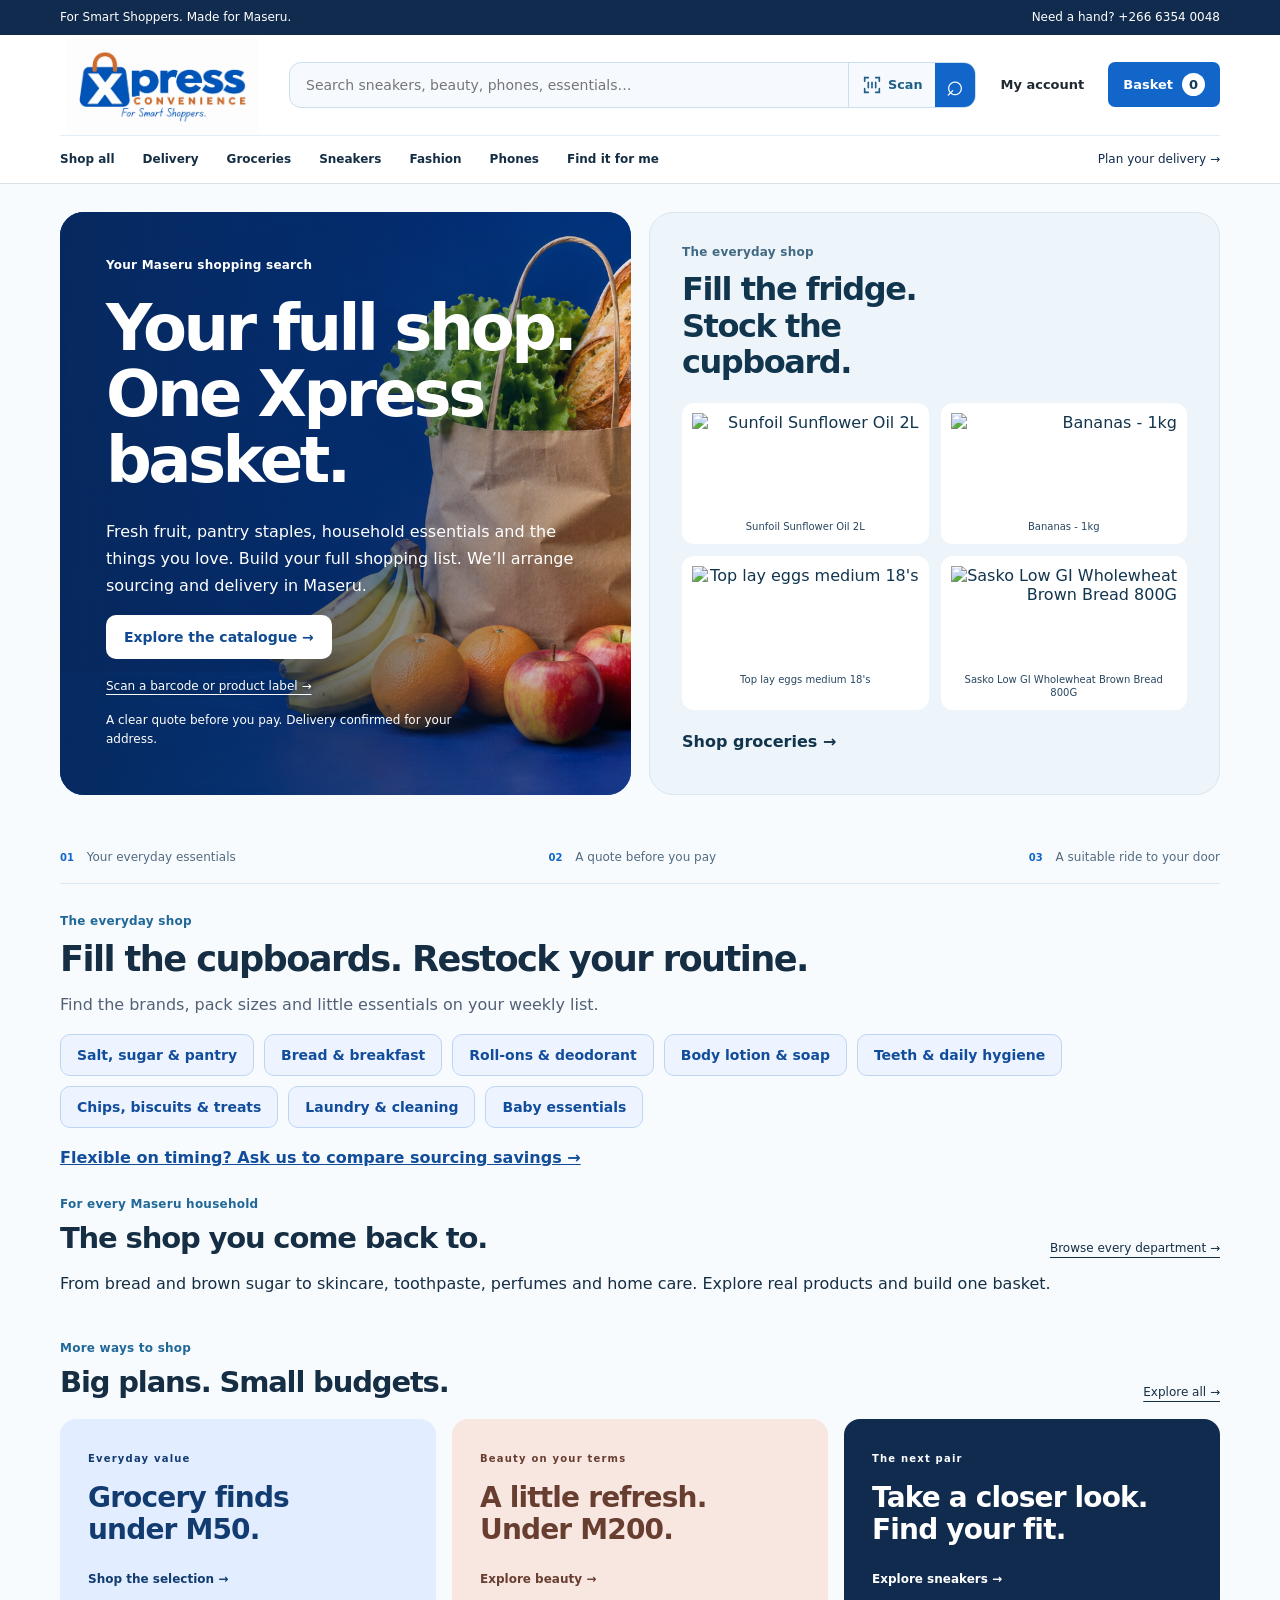
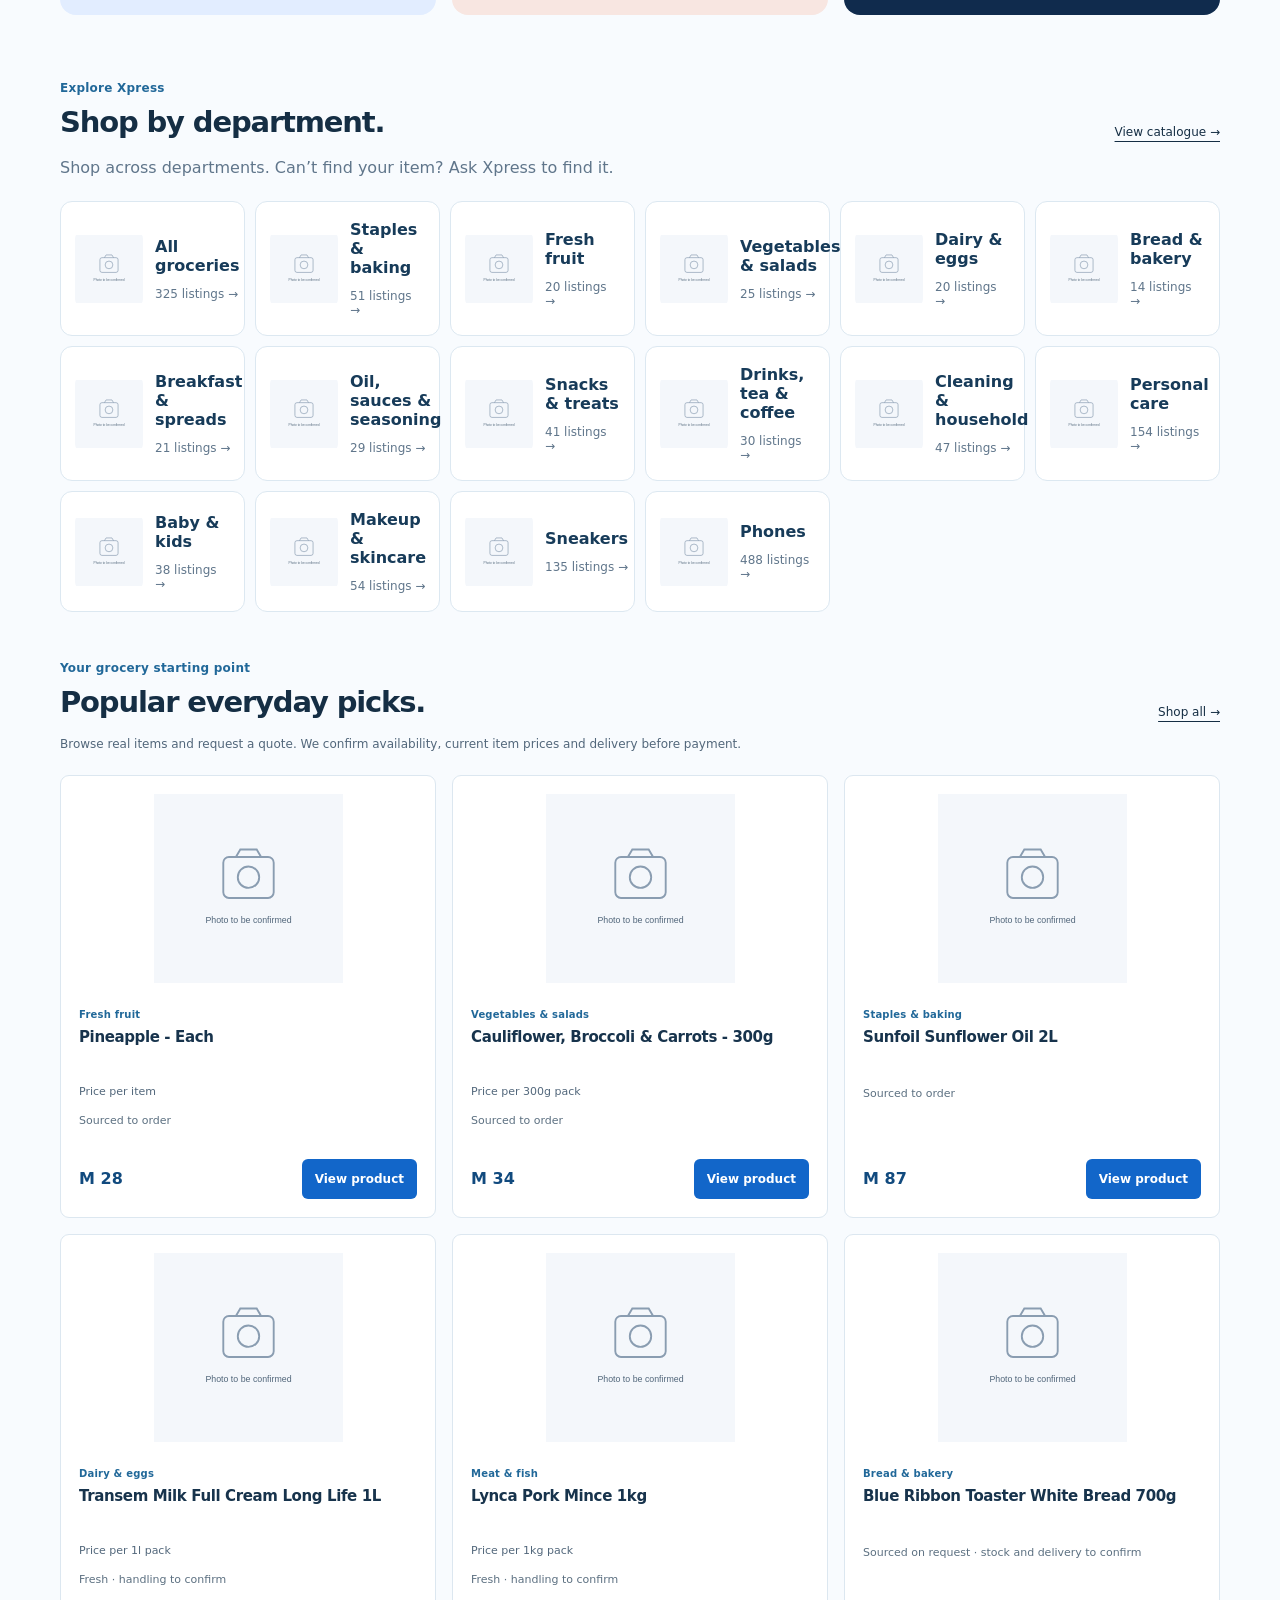
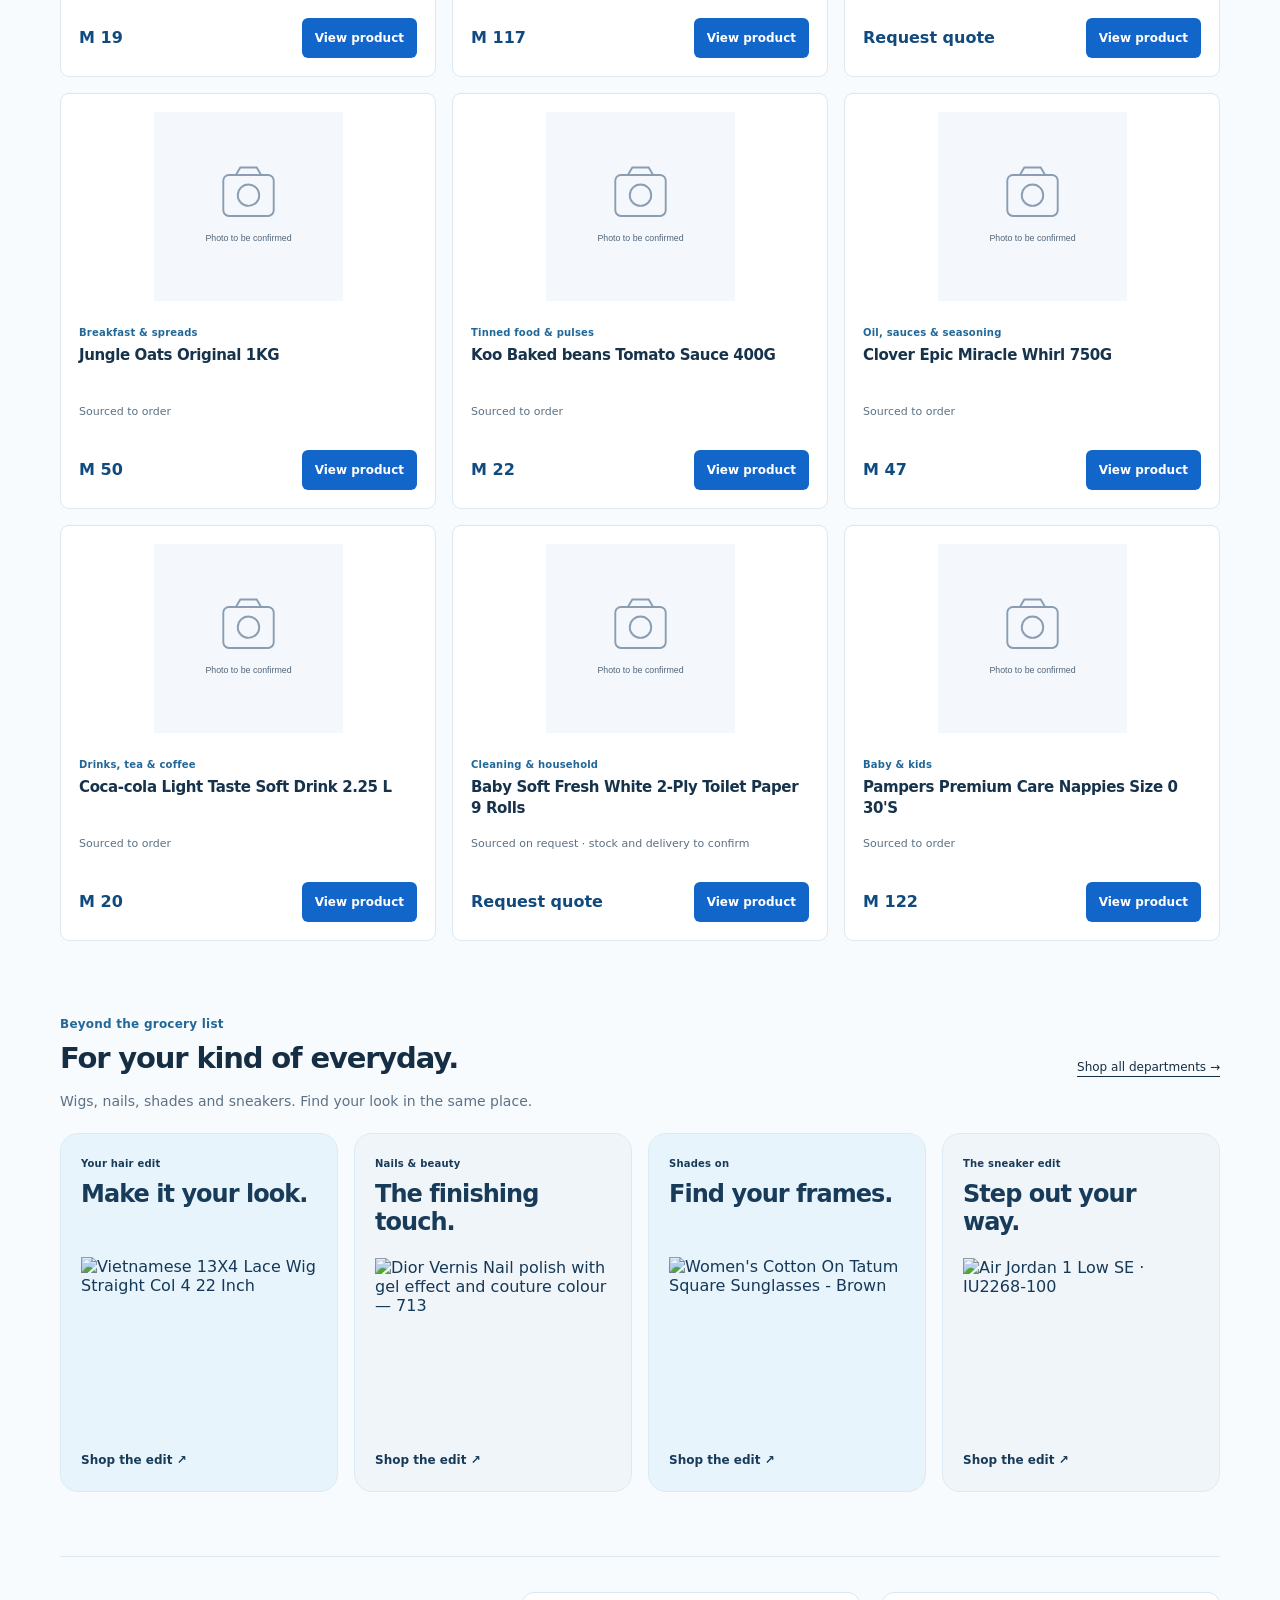
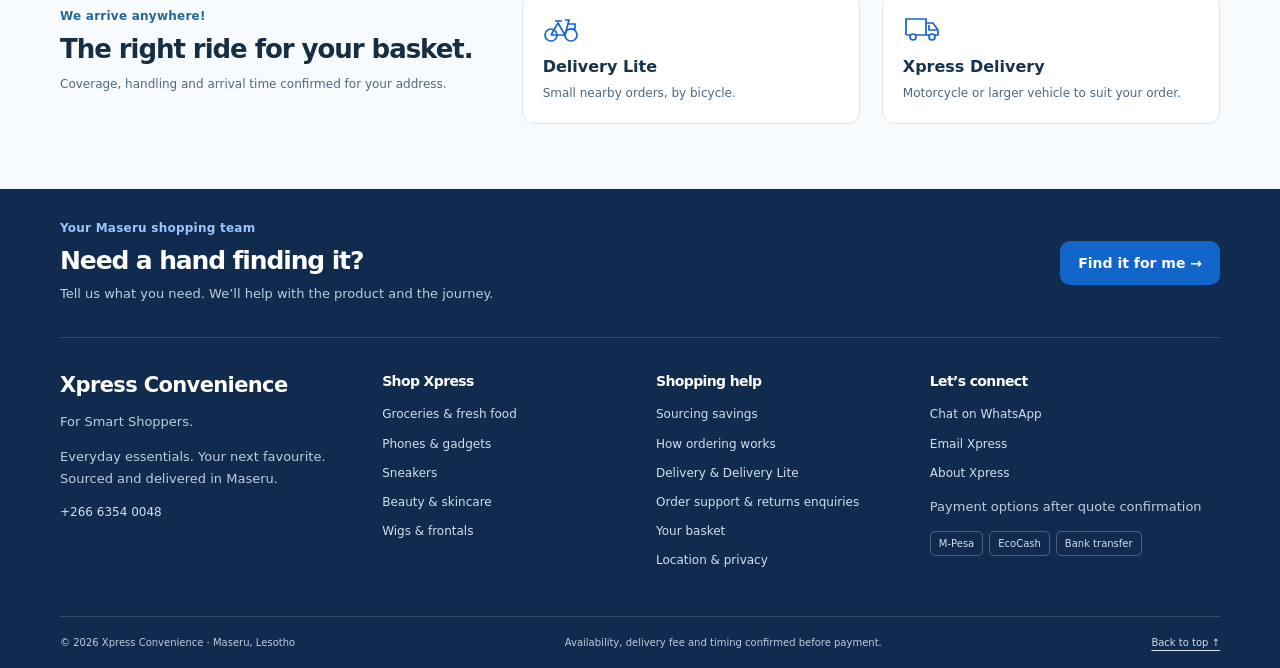
==== commit 680b572a: "Add rich photographed daily shopping collections to Xpress home" ====
--- a/index.html
+++ b/index.html
@@ -1 +1 @@
-<!doctype html><html lang="en"><head><meta charset="utf-8"><meta name="viewport" content="width=device-width,initial-scale=1"><meta name="theme-color" content="#1266c9"><meta name="description" content="Shop everyday essentials with Xpress Convenience in Maseru. Build a basket and explore Xpress Delivery and Delivery Lite."><title>Your Maseru shopping search | Xpress Convenience</title><link rel="manifest" href="manifest.webmanifest"><link rel="icon" href="assets/favicon.svg" type="image/svg+xml"><link rel="stylesheet" href="assets/store.css"><link rel="stylesheet" href="assets/enhancements.css"><link rel="stylesheet" href="assets/retail.css"><link rel="stylesheet" href="assets/xpress.css"><script defer src="assets/imported-catalogue.js"></script><script defer src="assets/market-catalogue.js"></script><script defer src="assets/expanded-catalogue.js"></script><script defer src="assets/maseru-essentials.js"></script><script defer src="assets/departments.js"></script><script defer src="assets/delivery-engine.js"></script><script defer src="assets/navigation.js"></script><script defer src="assets/search-engine.js"></script><script defer src="assets/catalogue-data.js"></script><script defer src="assets/product-details-data.js"></script><script defer src="assets/product-model.js"></script><script defer src="assets/everyday.js"></script><script defer src="assets/shop.js"></script><link rel="stylesheet" href="assets/departments.css"><link rel="stylesheet" href="assets/sky.css"><link rel="stylesheet" href="assets/product.css"></head><body class="retail" data-page="home"><a class="skip" href="#main">Skip to content</a><div class="retail-top"><div class="wrap"><span>For Smart Shoppers. Made for Maseru.</span><a href="tel:+26663540048">Need a hand? +266 6354 0048</a></div></div><header class="ec-header retail-header"><div class="ec-header-inner"><a aria-label="Xpress Convenience home" class="ec-brand" href="index.html"><img alt="Xpress Convenience" height="1280" src="assets/xpress-blue-logo.png" width="1280"/></a><form action="products.html" class="global-search" role="search"><label class="sr-only" for="global-query">Search products</label><input id="global-query" name="q" placeholder="Search sneakers, beauty, phones, essentials…" type="search"/><a class="scan-search-link" href="scan.html" aria-label="Scan a barcode or product label" title="Scan & search"><svg width="22" height="22" viewBox="0 0 24 24" fill="none" aria-hidden="true"><path d="M8 4H4v4m12-4h4v4M4 16v4h4m12-4v4h-4M8 9v6m4-6v6m4-6v6" stroke="currentColor" stroke-width="1.8" stroke-linecap="round"/></svg><span>Scan</span></a><button aria-label="Search" type="submit">⌕</button></form><a class="account-link" href="account.html">My account</a><a class="ec-basket" href="checkout.html">Basket <span data-cart-count="">0</span></a><button aria-controls="ec-nav" aria-expanded="false" class="ec-menu" type="button">Menu</button></div><div class="retail-nav wrap"><nav aria-label="Main navigation" class="ec-nav" id="ec-nav"><a href="products.html">Shop all</a><a href="delivery.html">Delivery</a><a href="products.html?category=food">Groceries</a><a href="products.html?category=sneakers">Sneakers</a><a href="products.html?category=clothing">Fashion</a><a href="products.html?category=phones">Phones</a><a href="source.html">Find it for me</a><a class="mobile-account" href="account.html">My account</a><button class="ec-install" hidden="" type="button">Install app</button></nav><a class="delivery-link" href="checkout.html">Plan your delivery →</a></div></header><main id="main"><section class="market-hero wrap"><div><span class="kicker">Your Maseru shopping search</span><h1>Your full shop.<br><em>One Xpress basket.</em></h1><p>Fresh fruit, pantry staples, household essentials and the things you love. Build your full shopping list. We’ll arrange sourcing and delivery in Maseru.</p><a class="button peach" href="products.html">Explore the catalogue →</a><a class="hero-source" href="scan.html">Scan a barcode or product label →</a><span class="hero-small">A clear quote before you pay. Delivery confirmed for your address.</span></div><a class="market-feature" href="products.html?category=food"><span class="kicker">The everyday shop</span><h2>Fill the fridge.<br>Stock the cupboard.</h2><div id="hero-product"></div><span class="feature-link">Shop groceries →</span></a></section><div class="service-strip wrap"><span><b>01</b> Your everyday essentials</span><span><b>02</b> A quote before you pay</span><span><b>03</b> A suitable ride to your door</span></div><section class="wrap everyday-section"><span class="kicker">The everyday shop</span><h2>Fill the cupboards. Restock your routine.</h2><p>Find the brands, pack sizes and little essentials on your weekly list.</p><nav id="everyday-aisles" class="everyday-aisles" aria-label="Everyday shopping aisles"></nav><a class="savings-inline" href="savings.html">Flexible on timing? Ask us to compare sourcing savings →</a></section><section class="wrap value-section"><div class="section-heading"><div><span class="kicker">More ways to shop</span><h2>Big plans. Small budgets.</h2></div><a href="products.html">Explore all →</a></div><div class="value-edits"><a href="products.html?category=food&amp;max=50"><span>Everyday value</span><h3>Grocery finds<br>under M50.</h3><strong>Shop the selection →</strong></a><a href="products.html?category=beauty&amp;max=200"><span>Beauty on your terms</span><h3>A little refresh.<br>Under M200.</h3><strong>Explore beauty →</strong></a><a href="products.html?category=sneakers"><span>The next pair</span><h3>Take a closer look.<br>Find your fit.</h3><strong>Explore sneakers →</strong></a></div></section><section class="department-section wrap"><div class="section-heading"><div><span class="kicker">Explore Xpress</span><h2>Shop by department.</h2></div><a href="products.html">View catalogue →</a></div><p>Shop across departments. Can’t find your item? Ask Xpress to find it.</p><div class="department-grid" id="department-grid"></div></section><section class="essentials wrap" id="essentials"><div class="section-heading"><div><span class="kicker">Your grocery starting point</span><h2>Start with the essentials.</h2></div><a href="products.html">Shop all →</a></div><p class="catalogue-note">Xpress prices. Add what you need; we confirm availability and delivery timing before payment.</p><div class="catalogue"></div></section><section class="wrap style-section"><div class="section-heading"><div><span class="kicker">Beyond the grocery list</span><h2>For your kind of everyday.</h2></div><a href="products.html">Shop all departments →</a></div><p>Wigs, nails, shades and sneakers. Find your look in the same place.</p><div id="style-edits" class="style-edits"></div></section><section class="wrap delivery-compact"><div><span class="kicker">We arrive anywhere!</span><h2>The right ride for your basket.</h2><p>Coverage, handling and arrival time confirmed for your address.</p></div><a href="delivery.html"><span class="ride-icon"><svg width="36" height="30" viewBox="0 0 36 30" fill="none" stroke="currentColor" stroke-width="1.7" aria-hidden="true"><circle cx="8" cy="22" r="6"/><circle cx="28" cy="22" r="6"/><path d="M8 22l7-12 7 12H8m14 0 4-15h-4M12 8h7m6 3h7v5h-6"/></svg></span><strong>Delivery Lite</strong><span>Small nearby orders, by bicycle.</span></a><a href="delivery.html"><span class="ride-icon"><svg width="38" height="30" viewBox="0 0 38 30" fill="none" stroke="currentColor" stroke-width="1.7" aria-hidden="true"><path d="M3 22V6h20v16H3m20-12h7l5 7v5H23m3-10v5h8"/><circle cx="10" cy="24" r="3" fill="white"/><circle cx="29" cy="24" r="3" fill="white"/></svg></span><strong>Xpress Delivery</strong><span>Motorcycle or larger vehicle to suit your order.</span></a></section></main><footer class="retail-footer xpress-footer"><div class="wrap footer-help"><div><span class="kicker">Your Maseru shopping team</span><h2>Need a hand finding it?</h2><p>Tell us what you need. We’ll help with the product and the journey.</p></div><a class="button" href="source.html">Find it for me →</a></div><div class="wrap footer-grid"><div class="footer-brand"><strong>Xpress Convenience</strong><p>For Smart Shoppers.</p><p>Everyday essentials. Your next favourite. Sourced and delivered in Maseru.</p><a href="tel:+26663540048">+266 6354 0048</a></div><div><h3>Shop Xpress</h3><a href="products.html?category=food">Groceries &amp; fresh food</a><a href="products.html?category=phones">Phones &amp; gadgets</a><a href="products.html?category=sneakers">Sneakers</a><a href="products.html?category=beauty">Beauty &amp; skincare</a><a href="products.html?category=wigs">Wigs &amp; frontals</a></div><div><h3>Shopping help</h3><a href="savings.html">Sourcing savings</a><a href="help.html">How ordering works</a><a href="delivery.html">Delivery &amp; Delivery Lite</a><a href="help.html#aftercare">Order support &amp; returns enquiries</a><a href="checkout.html">Your basket</a><a href="privacy.html">Location &amp; privacy</a></div><div><h3>Let’s connect</h3><a href="https://wa.me/26663540048">Chat on WhatsApp</a><a href="mailto:expressconvenience2.4.7@gmail.com">Email Xpress</a><a href="about.html">About Xpress</a><p>Payment options after quote confirmation</p><div class="payment-tags"><span>M-Pesa</span><span>EcoCash</span><span>Bank transfer</span></div></div></div><div class="wrap footer-bottom"><span>© 2026 Xpress Convenience · Maseru, Lesotho</span><span>Availability, delivery fee and timing confirmed before payment.</span><a href="#main">Back to top ↑</a></div></footer><a class="mobile-cart" href="checkout.html" hidden><span>Your basket · <b data-cart-count>0</b> items</span><strong>Review basket →</strong></a></body></html>+<!doctype html><html lang="en"><head><meta charset="utf-8"><meta name="viewport" content="width=device-width,initial-scale=1"><meta name="theme-color" content="#1266c9"><meta name="description" content="Shop everyday essentials with Xpress Convenience in Maseru. Build a basket and explore Xpress Delivery and Delivery Lite."><title>Your Maseru shopping search | Xpress Convenience</title><link rel="manifest" href="manifest.webmanifest"><link rel="icon" href="assets/favicon.svg" type="image/svg+xml"><link rel="stylesheet" href="assets/store.css"><link rel="stylesheet" href="assets/enhancements.css"><link rel="stylesheet" href="assets/retail.css"><link rel="stylesheet" href="assets/xpress.css"><script defer src="assets/imported-catalogue.js"></script><script defer src="assets/market-catalogue.js"></script><script defer src="assets/expanded-catalogue.js"></script><script defer src="assets/maseru-essentials.js"></script><script defer src="assets/departments.js"></script><script defer src="assets/delivery-engine.js"></script><script defer src="assets/navigation.js"></script><script defer src="assets/search-engine.js"></script><script defer src="assets/catalogue-data.js"></script><script defer src="assets/product-details-data.js"></script><script defer src="assets/product-model.js"></script><script defer src="assets/everyday.js"></script><script defer src="assets/shop.js"></script><link rel="stylesheet" href="assets/departments.css"><link rel="stylesheet" href="assets/sky.css"><link rel="stylesheet" href="assets/product.css"></head><body class="retail" data-page="home"><a class="skip" href="#main">Skip to content</a><div class="retail-top"><div class="wrap"><span>For Smart Shoppers. Made for Maseru.</span><a href="tel:+26663540048">Need a hand? +266 6354 0048</a></div></div><header class="ec-header retail-header"><div class="ec-header-inner"><a aria-label="Xpress Convenience home" class="ec-brand" href="index.html"><img alt="Xpress Convenience" height="1280" src="assets/xpress-blue-logo.png" width="1280"/></a><form action="products.html" class="global-search" role="search"><label class="sr-only" for="global-query">Search products</label><input id="global-query" name="q" placeholder="Search sneakers, beauty, phones, essentials…" type="search"/><a class="scan-search-link" href="scan.html" aria-label="Scan a barcode or product label" title="Scan & search"><svg width="22" height="22" viewBox="0 0 24 24" fill="none" aria-hidden="true"><path d="M8 4H4v4m12-4h4v4M4 16v4h4m12-4v4h-4M8 9v6m4-6v6m4-6v6" stroke="currentColor" stroke-width="1.8" stroke-linecap="round"/></svg><span>Scan</span></a><button aria-label="Search" type="submit">⌕</button></form><a class="account-link" href="account.html">My account</a><a class="ec-basket" href="checkout.html">Basket <span data-cart-count="">0</span></a><button aria-controls="ec-nav" aria-expanded="false" class="ec-menu" type="button">Menu</button></div><div class="retail-nav wrap"><nav aria-label="Main navigation" class="ec-nav" id="ec-nav"><a href="products.html">Shop all</a><a href="delivery.html">Delivery</a><a href="products.html?category=food">Groceries</a><a href="products.html?category=sneakers">Sneakers</a><a href="products.html?category=clothing">Fashion</a><a href="products.html?category=phones">Phones</a><a href="source.html">Find it for me</a><a class="mobile-account" href="account.html">My account</a><button class="ec-install" hidden="" type="button">Install app</button></nav><a class="delivery-link" href="checkout.html">Plan your delivery →</a></div></header><main id="main"><section class="market-hero wrap"><div><span class="kicker">Your Maseru shopping search</span><h1>Your full shop.<br><em>One Xpress basket.</em></h1><p>Fresh fruit, pantry staples, household essentials and the things you love. Build your full shopping list. We’ll arrange sourcing and delivery in Maseru.</p><a class="button peach" href="products.html">Explore the catalogue →</a><a class="hero-source" href="scan.html">Scan a barcode or product label →</a><span class="hero-small">A clear quote before you pay. Delivery confirmed for your address.</span></div><a class="market-feature" href="products.html?category=food"><span class="kicker">The everyday shop</span><h2>Fill the fridge.<br>Stock the cupboard.</h2><div id="hero-product"></div><span class="feature-link">Shop groceries →</span></a></section><div class="service-strip wrap"><span><b>01</b> Your everyday essentials</span><span><b>02</b> A quote before you pay</span><span><b>03</b> A suitable ride to your door</span></div><section class="wrap everyday-section"><span class="kicker">The everyday shop</span><h2>Fill the cupboards. Restock your routine.</h2><p>Find the brands, pack sizes and little essentials on your weekly list.</p><nav id="everyday-aisles" class="everyday-aisles" aria-label="Everyday shopping aisles"></nav><a class="savings-inline" href="savings.html">Flexible on timing? Ask us to compare sourcing savings →</a></section><section class="xpress-shop-floor wrap" id="shop-floor" aria-label="Daily shopping collections"><div class="section-heading"><div><span class="kicker">For every Maseru household</span><h2>The shop you come back to.</h2></div><a href="products.html">Browse every department →</a></div><p class="shop-floor-intro">From bread and brown sugar to skincare, toothpaste, perfumes and home care. Explore real products and build one basket.</p><div id="shop-floor-shelves" class="shop-floor-shelves"></div></section><section class="wrap value-section"><div class="section-heading"><div><span class="kicker">More ways to shop</span><h2>Big plans. Small budgets.</h2></div><a href="products.html">Explore all →</a></div><div class="value-edits"><a href="products.html?category=food&amp;max=50"><span>Everyday value</span><h3>Grocery finds<br>under M50.</h3><strong>Shop the selection →</strong></a><a href="products.html?category=beauty&amp;max=200"><span>Beauty on your terms</span><h3>A little refresh.<br>Under M200.</h3><strong>Explore beauty →</strong></a><a href="products.html?category=sneakers"><span>The next pair</span><h3>Take a closer look.<br>Find your fit.</h3><strong>Explore sneakers →</strong></a></div></section><section class="department-section wrap"><div class="section-heading"><div><span class="kicker">Explore Xpress</span><h2>Shop by department.</h2></div><a href="products.html">View catalogue →</a></div><p>Shop across departments. Can’t find your item? Ask Xpress to find it.</p><div class="department-grid" id="department-grid"></div></section><section class="essentials wrap" id="essentials"><div class="section-heading"><div><span class="kicker">Your grocery starting point</span><h2>Popular everyday picks.</h2></div><a href="products.html">Shop all →</a></div><p class="catalogue-note">Browse real items and request a quote. We confirm availability, current item prices and delivery before payment.</p><div class="catalogue"></div></section><section class="wrap style-section"><div class="section-heading"><div><span class="kicker">Beyond the grocery list</span><h2>For your kind of everyday.</h2></div><a href="products.html">Shop all departments →</a></div><p>Wigs, nails, shades and sneakers. Find your look in the same place.</p><div id="style-edits" class="style-edits"></div></section><section class="wrap delivery-compact"><div><span class="kicker">We arrive anywhere!</span><h2>The right ride for your basket.</h2><p>Coverage, handling and arrival time confirmed for your address.</p></div><a href="delivery.html"><span class="ride-icon"><svg width="36" height="30" viewBox="0 0 36 30" fill="none" stroke="currentColor" stroke-width="1.7" aria-hidden="true"><circle cx="8" cy="22" r="6"/><circle cx="28" cy="22" r="6"/><path d="M8 22l7-12 7 12H8m14 0 4-15h-4M12 8h7m6 3h7v5h-6"/></svg></span><strong>Delivery Lite</strong><span>Small nearby orders, by bicycle.</span></a><a href="delivery.html"><span class="ride-icon"><svg width="38" height="30" viewBox="0 0 38 30" fill="none" stroke="currentColor" stroke-width="1.7" aria-hidden="true"><path d="M3 22V6h20v16H3m20-12h7l5 7v5H23m3-10v5h8"/><circle cx="10" cy="24" r="3" fill="white"/><circle cx="29" cy="24" r="3" fill="white"/></svg></span><strong>Xpress Delivery</strong><span>Motorcycle or larger vehicle to suit your order.</span></a></section></main><footer class="retail-footer xpress-footer"><div class="wrap footer-help"><div><span class="kicker">Your Maseru shopping team</span><h2>Need a hand finding it?</h2><p>Tell us what you need. We’ll help with the product and the journey.</p></div><a class="button" href="source.html">Find it for me →</a></div><div class="wrap footer-grid"><div class="footer-brand"><strong>Xpress Convenience</strong><p>For Smart Shoppers.</p><p>Everyday essentials. Your next favourite. Sourced and delivered in Maseru.</p><a href="tel:+26663540048">+266 6354 0048</a></div><div><h3>Shop Xpress</h3><a href="products.html?category=food">Groceries &amp; fresh food</a><a href="products.html?category=phones">Phones &amp; gadgets</a><a href="products.html?category=sneakers">Sneakers</a><a href="products.html?category=beauty">Beauty &amp; skincare</a><a href="products.html?category=wigs">Wigs &amp; frontals</a></div><div><h3>Shopping help</h3><a href="savings.html">Sourcing savings</a><a href="help.html">How ordering works</a><a href="delivery.html">Delivery &amp; Delivery Lite</a><a href="help.html#aftercare">Order support &amp; returns enquiries</a><a href="checkout.html">Your basket</a><a href="privacy.html">Location &amp; privacy</a></div><div><h3>Let’s connect</h3><a href="https://wa.me/26663540048">Chat on WhatsApp</a><a href="mailto:expressconvenience2.4.7@gmail.com">Email Xpress</a><a href="about.html">About Xpress</a><p>Payment options after quote confirmation</p><div class="payment-tags"><span>M-Pesa</span><span>EcoCash</span><span>Bank transfer</span></div></div></div><div class="wrap footer-bottom"><span>© 2026 Xpress Convenience · Maseru, Lesotho</span><span>Availability, delivery fee and timing confirmed before payment.</span><a href="#main">Back to top ↑</a></div></footer><a class="mobile-cart" href="checkout.html" hidden><span>Your basket · <b data-cart-count>0</b> items</span><strong>Review basket →</strong></a></body></html>
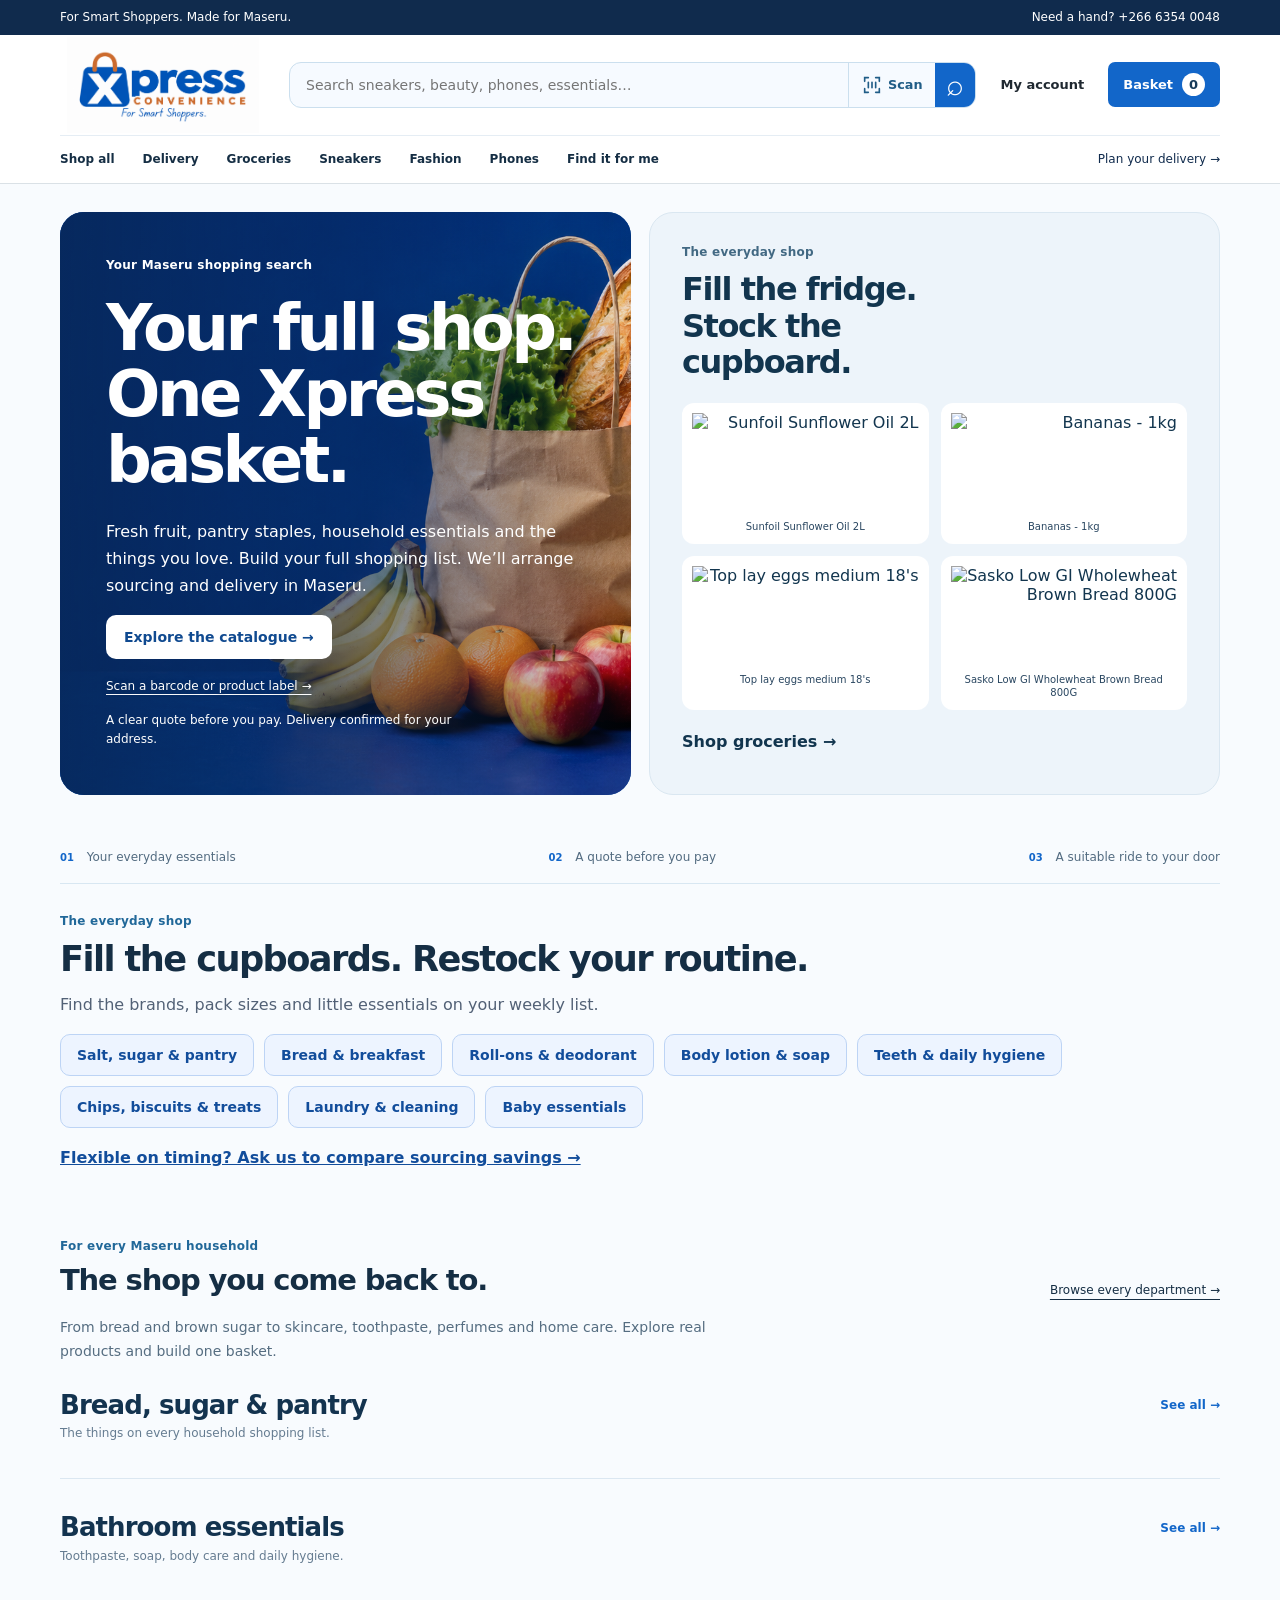
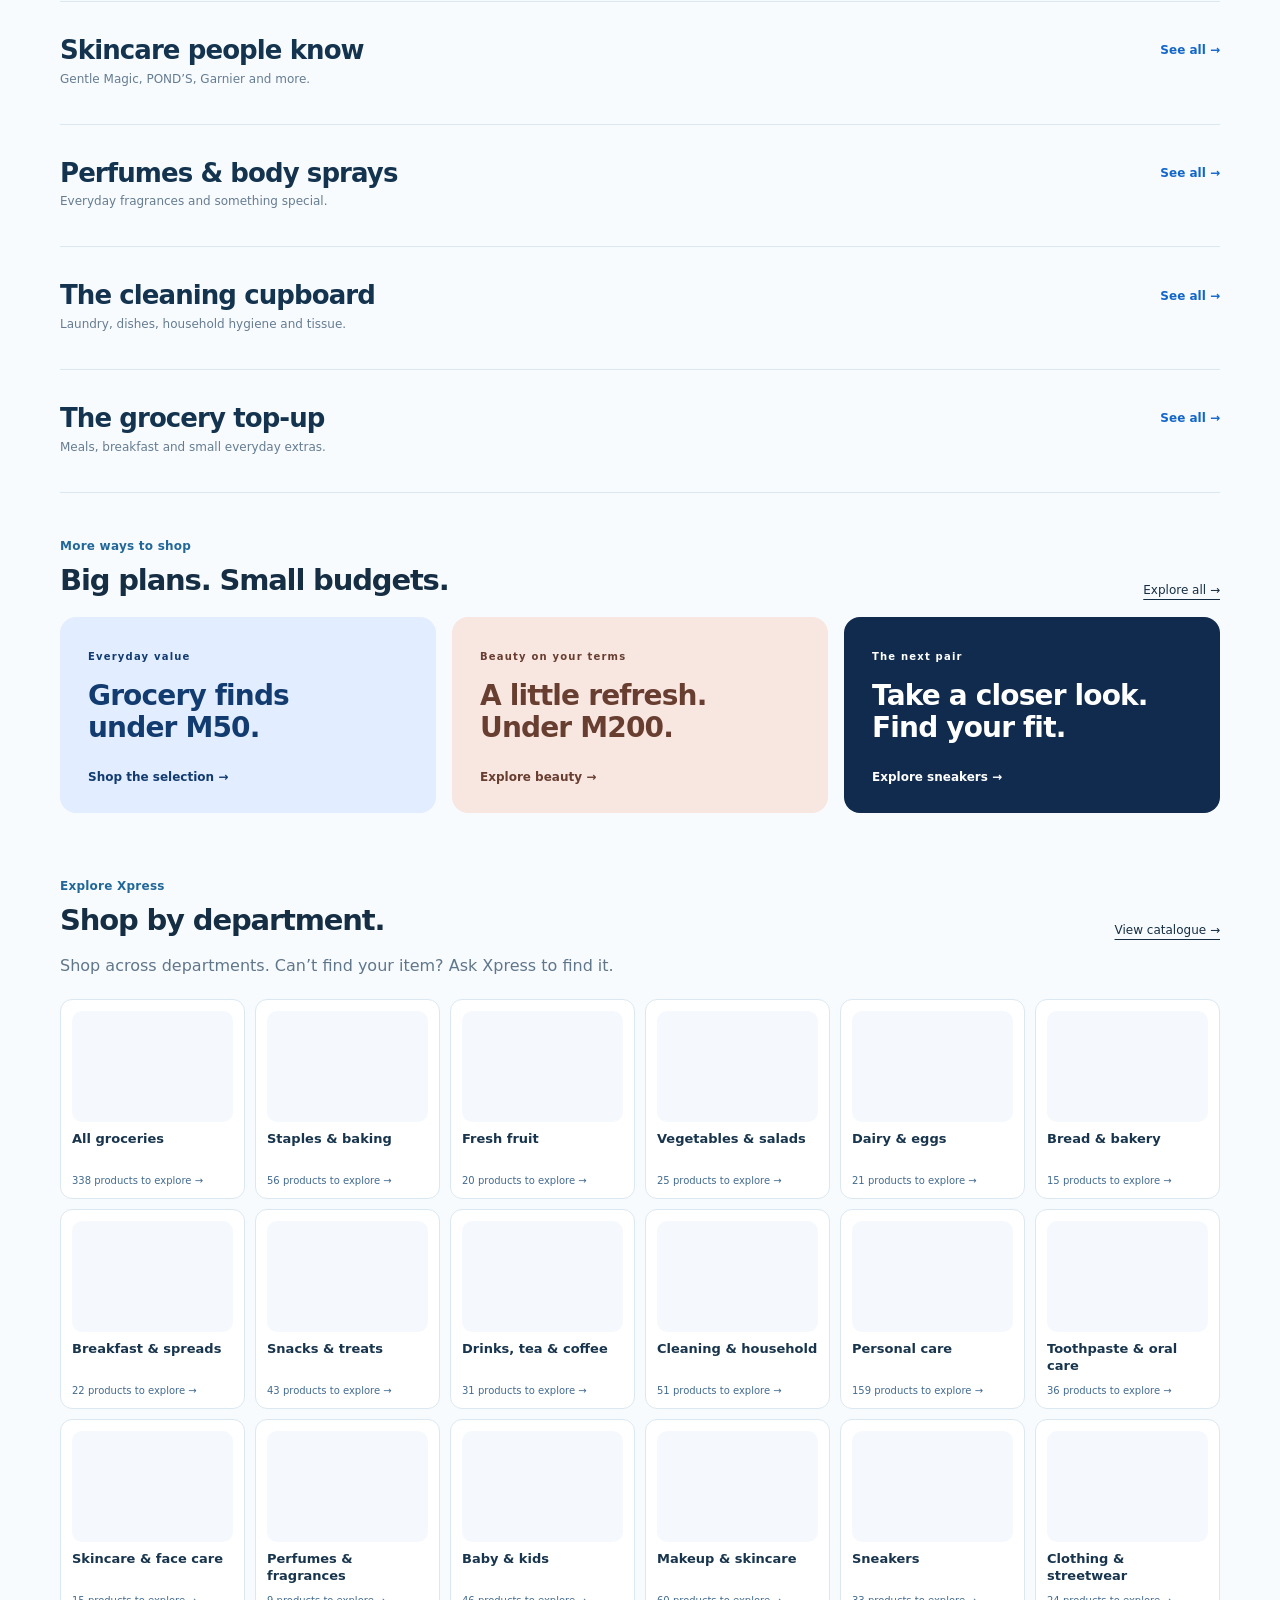
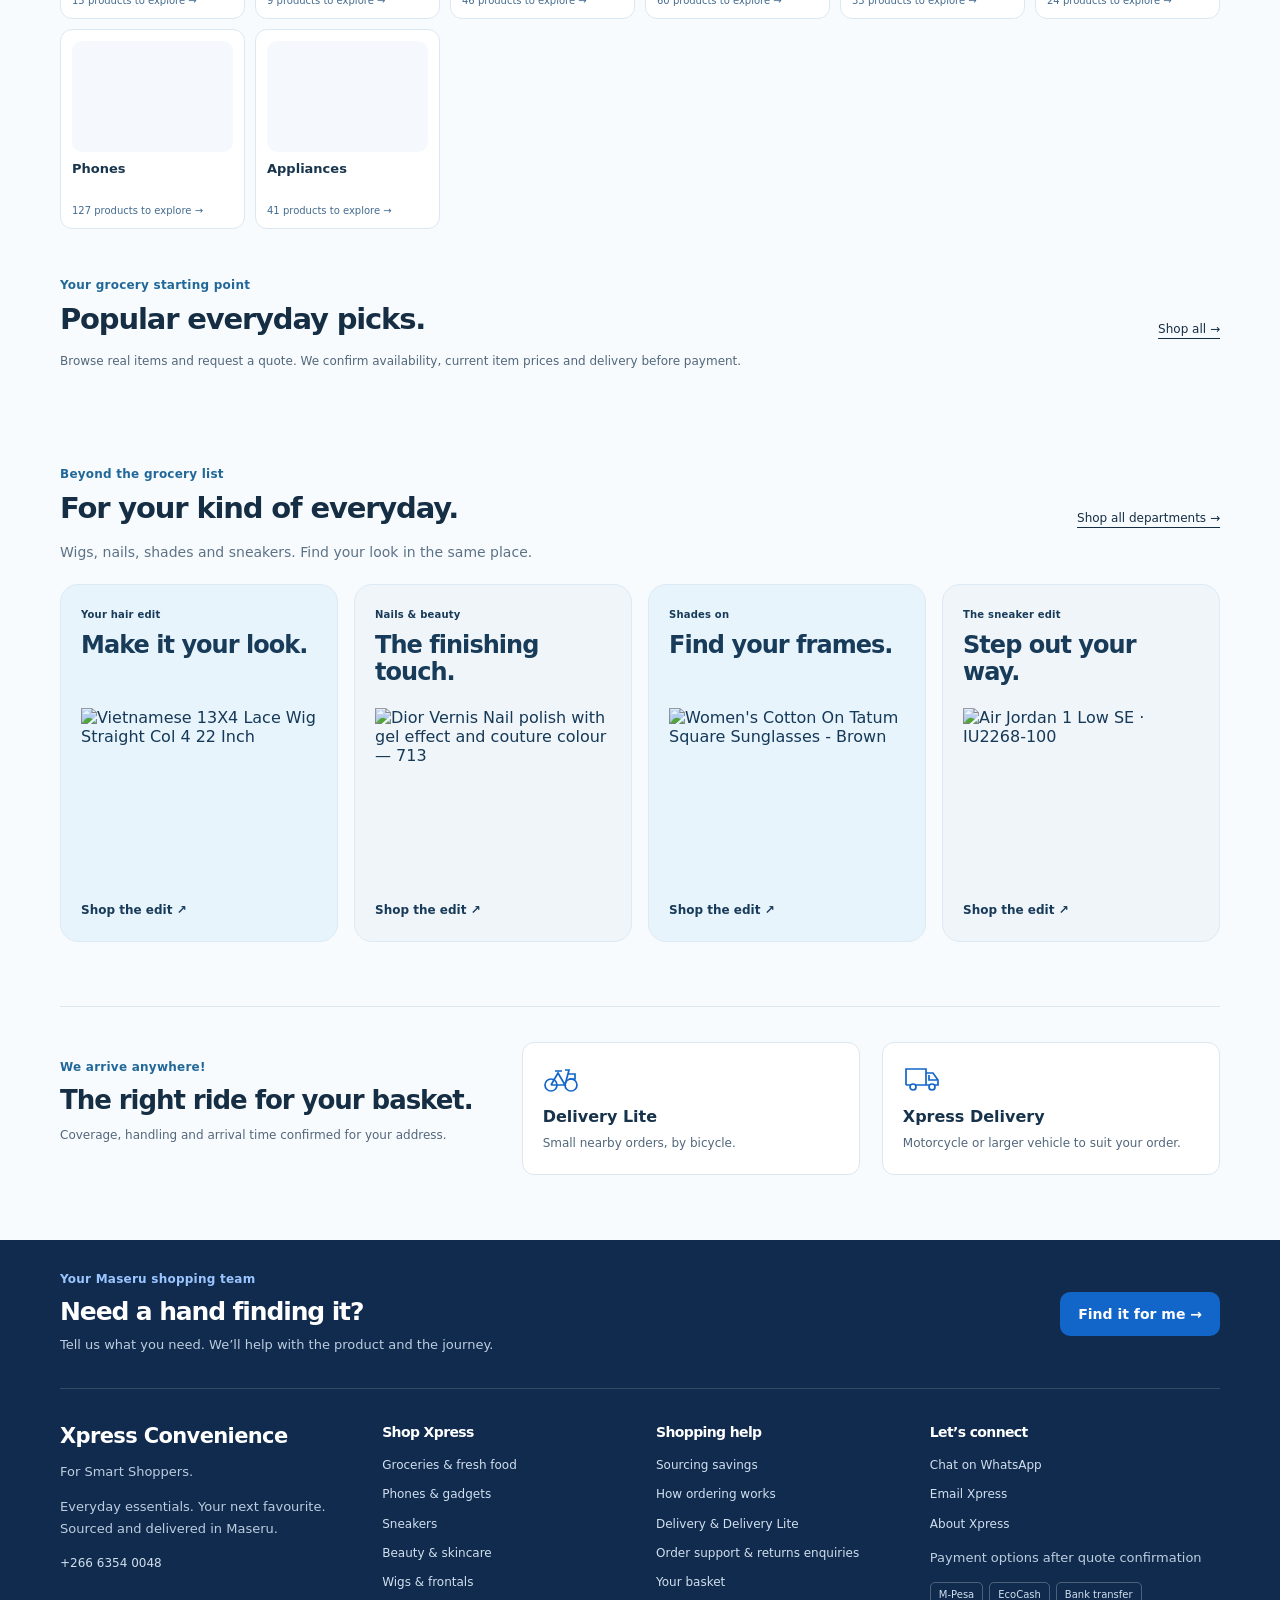
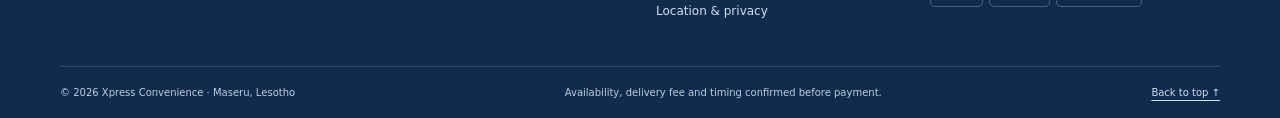
==== commit d5a78c01: "Name installable app Xpress Convenience consistently across site" ====
--- a/index.html
+++ b/index.html
@@ -1 +1 @@
-<!doctype html><html lang="en"><head><meta charset="utf-8"><meta name="viewport" content="width=device-width,initial-scale=1"><meta name="theme-color" content="#1266c9"><meta name="description" content="Shop everyday essentials with Xpress Convenience in Maseru. Build a basket and explore Xpress Delivery and Delivery Lite."><title>Your Maseru shopping search | Xpress Convenience</title><link rel="manifest" href="manifest.webmanifest"><link rel="icon" href="assets/favicon.svg" type="image/svg+xml"><link rel="stylesheet" href="assets/store.css"><link rel="stylesheet" href="assets/enhancements.css"><link rel="stylesheet" href="assets/retail.css"><link rel="stylesheet" href="assets/xpress.css"><script defer src="assets/imported-catalogue.js"></script><script defer src="assets/market-catalogue.js"></script><script defer src="assets/expanded-catalogue.js"></script><script defer src="assets/maseru-essentials.js"></script><script defer src="assets/departments.js"></script><script defer src="assets/delivery-engine.js"></script><script defer src="assets/navigation.js"></script><script defer src="assets/search-engine.js"></script><script defer src="assets/catalogue-data.js"></script><script defer src="assets/product-details-data.js"></script><script defer src="assets/product-model.js"></script><script defer src="assets/everyday.js"></script><script defer src="assets/shop.js"></script><link rel="stylesheet" href="assets/departments.css"><link rel="stylesheet" href="assets/sky.css"><link rel="stylesheet" href="assets/product.css"></head><body class="retail" data-page="home"><a class="skip" href="#main">Skip to content</a><div class="retail-top"><div class="wrap"><span>For Smart Shoppers. Made for Maseru.</span><a href="tel:+26663540048">Need a hand? +266 6354 0048</a></div></div><header class="ec-header retail-header"><div class="ec-header-inner"><a aria-label="Xpress Convenience home" class="ec-brand" href="index.html"><img alt="Xpress Convenience" height="1280" src="assets/xpress-blue-logo.png" width="1280"/></a><form action="products.html" class="global-search" role="search"><label class="sr-only" for="global-query">Search products</label><input id="global-query" name="q" placeholder="Search sneakers, beauty, phones, essentials…" type="search"/><a class="scan-search-link" href="scan.html" aria-label="Scan a barcode or product label" title="Scan & search"><svg width="22" height="22" viewBox="0 0 24 24" fill="none" aria-hidden="true"><path d="M8 4H4v4m12-4h4v4M4 16v4h4m12-4v4h-4M8 9v6m4-6v6m4-6v6" stroke="currentColor" stroke-width="1.8" stroke-linecap="round"/></svg><span>Scan</span></a><button aria-label="Search" type="submit">⌕</button></form><a class="account-link" href="account.html">My account</a><a class="ec-basket" href="checkout.html">Basket <span data-cart-count="">0</span></a><button aria-controls="ec-nav" aria-expanded="false" class="ec-menu" type="button">Menu</button></div><div class="retail-nav wrap"><nav aria-label="Main navigation" class="ec-nav" id="ec-nav"><a href="products.html">Shop all</a><a href="delivery.html">Delivery</a><a href="products.html?category=food">Groceries</a><a href="products.html?category=sneakers">Sneakers</a><a href="products.html?category=clothing">Fashion</a><a href="products.html?category=phones">Phones</a><a href="source.html">Find it for me</a><a class="mobile-account" href="account.html">My account</a><button class="ec-install" hidden="" type="button">Install app</button></nav><a class="delivery-link" href="checkout.html">Plan your delivery →</a></div></header><main id="main"><section class="market-hero wrap"><div><span class="kicker">Your Maseru shopping search</span><h1>Your full shop.<br><em>One Xpress basket.</em></h1><p>Fresh fruit, pantry staples, household essentials and the things you love. Build your full shopping list. We’ll arrange sourcing and delivery in Maseru.</p><a class="button peach" href="products.html">Explore the catalogue →</a><a class="hero-source" href="scan.html">Scan a barcode or product label →</a><span class="hero-small">A clear quote before you pay. Delivery confirmed for your address.</span></div><a class="market-feature" href="products.html?category=food"><span class="kicker">The everyday shop</span><h2>Fill the fridge.<br>Stock the cupboard.</h2><div id="hero-product"></div><span class="feature-link">Shop groceries →</span></a></section><div class="service-strip wrap"><span><b>01</b> Your everyday essentials</span><span><b>02</b> A quote before you pay</span><span><b>03</b> A suitable ride to your door</span></div><section class="wrap everyday-section"><span class="kicker">The everyday shop</span><h2>Fill the cupboards. Restock your routine.</h2><p>Find the brands, pack sizes and little essentials on your weekly list.</p><nav id="everyday-aisles" class="everyday-aisles" aria-label="Everyday shopping aisles"></nav><a class="savings-inline" href="savings.html">Flexible on timing? Ask us to compare sourcing savings →</a></section><section class="xpress-shop-floor wrap" id="shop-floor" aria-label="Daily shopping collections"><div class="section-heading"><div><span class="kicker">For every Maseru household</span><h2>The shop you come back to.</h2></div><a href="products.html">Browse every department →</a></div><p class="shop-floor-intro">From bread and brown sugar to skincare, toothpaste, perfumes and home care. Explore real products and build one basket.</p><div id="shop-floor-shelves" class="shop-floor-shelves"></div></section><section class="wrap value-section"><div class="section-heading"><div><span class="kicker">More ways to shop</span><h2>Big plans. Small budgets.</h2></div><a href="products.html">Explore all →</a></div><div class="value-edits"><a href="products.html?category=food&amp;max=50"><span>Everyday value</span><h3>Grocery finds<br>under M50.</h3><strong>Shop the selection →</strong></a><a href="products.html?category=beauty&amp;max=200"><span>Beauty on your terms</span><h3>A little refresh.<br>Under M200.</h3><strong>Explore beauty →</strong></a><a href="products.html?category=sneakers"><span>The next pair</span><h3>Take a closer look.<br>Find your fit.</h3><strong>Explore sneakers →</strong></a></div></section><section class="department-section wrap"><div class="section-heading"><div><span class="kicker">Explore Xpress</span><h2>Shop by department.</h2></div><a href="products.html">View catalogue →</a></div><p>Shop across departments. Can’t find your item? Ask Xpress to find it.</p><div class="department-grid" id="department-grid"></div></section><section class="essentials wrap" id="essentials"><div class="section-heading"><div><span class="kicker">Your grocery starting point</span><h2>Popular everyday picks.</h2></div><a href="products.html">Shop all →</a></div><p class="catalogue-note">Browse real items and request a quote. We confirm availability, current item prices and delivery before payment.</p><div class="catalogue"></div></section><section class="wrap style-section"><div class="section-heading"><div><span class="kicker">Beyond the grocery list</span><h2>For your kind of everyday.</h2></div><a href="products.html">Shop all departments →</a></div><p>Wigs, nails, shades and sneakers. Find your look in the same place.</p><div id="style-edits" class="style-edits"></div></section><section class="wrap delivery-compact"><div><span class="kicker">We arrive anywhere!</span><h2>The right ride for your basket.</h2><p>Coverage, handling and arrival time confirmed for your address.</p></div><a href="delivery.html"><span class="ride-icon"><svg width="36" height="30" viewBox="0 0 36 30" fill="none" stroke="currentColor" stroke-width="1.7" aria-hidden="true"><circle cx="8" cy="22" r="6"/><circle cx="28" cy="22" r="6"/><path d="M8 22l7-12 7 12H8m14 0 4-15h-4M12 8h7m6 3h7v5h-6"/></svg></span><strong>Delivery Lite</strong><span>Small nearby orders, by bicycle.</span></a><a href="delivery.html"><span class="ride-icon"><svg width="38" height="30" viewBox="0 0 38 30" fill="none" stroke="currentColor" stroke-width="1.7" aria-hidden="true"><path d="M3 22V6h20v16H3m20-12h7l5 7v5H23m3-10v5h8"/><circle cx="10" cy="24" r="3" fill="white"/><circle cx="29" cy="24" r="3" fill="white"/></svg></span><strong>Xpress Delivery</strong><span>Motorcycle or larger vehicle to suit your order.</span></a></section></main><footer class="retail-footer xpress-footer"><div class="wrap footer-help"><div><span class="kicker">Your Maseru shopping team</span><h2>Need a hand finding it?</h2><p>Tell us what you need. We’ll help with the product and the journey.</p></div><a class="button" href="source.html">Find it for me →</a></div><div class="wrap footer-grid"><div class="footer-brand"><strong>Xpress Convenience</strong><p>For Smart Shoppers.</p><p>Everyday essentials. Your next favourite. Sourced and delivered in Maseru.</p><a href="tel:+26663540048">+266 6354 0048</a></div><div><h3>Shop Xpress</h3><a href="products.html?category=food">Groceries &amp; fresh food</a><a href="products.html?category=phones">Phones &amp; gadgets</a><a href="products.html?category=sneakers">Sneakers</a><a href="products.html?category=beauty">Beauty &amp; skincare</a><a href="products.html?category=wigs">Wigs &amp; frontals</a></div><div><h3>Shopping help</h3><a href="savings.html">Sourcing savings</a><a href="help.html">How ordering works</a><a href="delivery.html">Delivery &amp; Delivery Lite</a><a href="help.html#aftercare">Order support &amp; returns enquiries</a><a href="checkout.html">Your basket</a><a href="privacy.html">Location &amp; privacy</a></div><div><h3>Let’s connect</h3><a href="https://wa.me/26663540048">Chat on WhatsApp</a><a href="mailto:expressconvenience2.4.7@gmail.com">Email Xpress</a><a href="about.html">About Xpress</a><p>Payment options after quote confirmation</p><div class="payment-tags"><span>M-Pesa</span><span>EcoCash</span><span>Bank transfer</span></div></div></div><div class="wrap footer-bottom"><span>© 2026 Xpress Convenience · Maseru, Lesotho</span><span>Availability, delivery fee and timing confirmed before payment.</span><a href="#main">Back to top ↑</a></div></footer><a class="mobile-cart" href="checkout.html" hidden><span>Your basket · <b data-cart-count>0</b> items</span><strong>Review basket →</strong></a></body></html>+<!doctype html><html lang="en"><head><meta name="application-name" content="Xpress Convenience"><meta name="apple-mobile-web-app-title" content="Xpress Convenience"><meta charset="utf-8"><meta name="viewport" content="width=device-width,initial-scale=1"><meta name="theme-color" content="#1266c9"><meta name="description" content="Shop everyday essentials with Xpress Convenience in Maseru. Build a basket and explore Xpress Delivery and Delivery Lite."><title>Your Maseru shopping search | Xpress Convenience</title><link rel="manifest" href="manifest.webmanifest"><link rel="icon" href="assets/favicon.svg" type="image/svg+xml"><link rel="stylesheet" href="assets/store.css"><link rel="stylesheet" href="assets/enhancements.css"><link rel="stylesheet" href="assets/retail.css"><link rel="stylesheet" href="assets/xpress.css"><script defer src="assets/imported-catalogue.js"></script><script defer src="assets/market-catalogue.js"></script><script defer src="assets/expanded-catalogue.js"></script><script defer src="assets/maseru-essentials.js"></script><script defer src="assets/departments.js"></script><script defer src="assets/delivery-engine.js"></script><script defer src="assets/navigation.js"></script><script defer src="assets/search-engine.js"></script><script defer src="assets/catalogue-data.js"></script><script defer src="assets/product-details-data.js"></script><script defer src="assets/product-model.js"></script><script defer src="assets/everyday.js"></script><script defer src="assets/shop.js"></script><link rel="stylesheet" href="assets/departments.css"><link rel="stylesheet" href="assets/sky.css"><link rel="stylesheet" href="assets/product.css"></head><body class="retail" data-page="home"><a class="skip" href="#main">Skip to content</a><div class="retail-top"><div class="wrap"><span>For Smart Shoppers. Made for Maseru.</span><a href="tel:+26663540048">Need a hand? +266 6354 0048</a></div></div><header class="ec-header retail-header"><div class="ec-header-inner"><a aria-label="Xpress Convenience home" class="ec-brand" href="index.html"><img alt="Xpress Convenience" height="1280" src="assets/xpress-blue-logo.png" width="1280"/></a><form action="products.html" class="global-search" role="search"><label class="sr-only" for="global-query">Search products</label><input id="global-query" name="q" placeholder="Search sneakers, beauty, phones, essentials…" type="search"/><a class="scan-search-link" href="scan.html" aria-label="Scan a barcode or product label" title="Scan & search"><svg width="22" height="22" viewBox="0 0 24 24" fill="none" aria-hidden="true"><path d="M8 4H4v4m12-4h4v4M4 16v4h4m12-4v4h-4M8 9v6m4-6v6m4-6v6" stroke="currentColor" stroke-width="1.8" stroke-linecap="round"/></svg><span>Scan</span></a><button aria-label="Search" type="submit">⌕</button></form><a class="account-link" href="account.html">My account</a><a class="ec-basket" href="checkout.html">Basket <span data-cart-count="">0</span></a><button aria-controls="ec-nav" aria-expanded="false" class="ec-menu" type="button">Menu</button></div><div class="retail-nav wrap"><nav aria-label="Main navigation" class="ec-nav" id="ec-nav"><a href="products.html">Shop all</a><a href="delivery.html">Delivery</a><a href="products.html?category=food">Groceries</a><a href="products.html?category=sneakers">Sneakers</a><a href="products.html?category=clothing">Fashion</a><a href="products.html?category=phones">Phones</a><a href="source.html">Find it for me</a><a class="mobile-account" href="account.html">My account</a><button class="ec-install" hidden="" type="button">Install Xpress Convenience</button></nav><a class="delivery-link" href="checkout.html">Plan your delivery →</a></div></header><main id="main"><section class="market-hero wrap"><div><span class="kicker">Your Maseru shopping search</span><h1>Your full shop.<br><em>One Xpress basket.</em></h1><p>Fresh fruit, pantry staples, household essentials and the things you love. Build your full shopping list. We’ll arrange sourcing and delivery in Maseru.</p><a class="button peach" href="products.html">Explore the catalogue →</a><a class="hero-source" href="scan.html">Scan a barcode or product label →</a><span class="hero-small">A clear quote before you pay. Delivery confirmed for your address.</span></div><a class="market-feature" href="products.html?category=food"><span class="kicker">The everyday shop</span><h2>Fill the fridge.<br>Stock the cupboard.</h2><div id="hero-product"></div><span class="feature-link">Shop groceries →</span></a></section><div class="service-strip wrap"><span><b>01</b> Your everyday essentials</span><span><b>02</b> A quote before you pay</span><span><b>03</b> A suitable ride to your door</span></div><section class="wrap everyday-section"><span class="kicker">The everyday shop</span><h2>Fill the cupboards. Restock your routine.</h2><p>Find the brands, pack sizes and little essentials on your weekly list.</p><nav id="everyday-aisles" class="everyday-aisles" aria-label="Everyday shopping aisles"></nav><a class="savings-inline" href="savings.html">Flexible on timing? Ask us to compare sourcing savings →</a></section><section class="xpress-shop-floor wrap" id="shop-floor" aria-label="Daily shopping collections"><div class="section-heading"><div><span class="kicker">For every Maseru household</span><h2>The shop you come back to.</h2></div><a href="products.html">Browse every department →</a></div><p class="shop-floor-intro">From bread and brown sugar to skincare, toothpaste, perfumes and home care. Explore real products and build one basket.</p><div id="shop-floor-shelves" class="shop-floor-shelves"></div></section><section class="wrap value-section"><div class="section-heading"><div><span class="kicker">More ways to shop</span><h2>Big plans. Small budgets.</h2></div><a href="products.html">Explore all →</a></div><div class="value-edits"><a href="products.html?category=food&amp;max=50"><span>Everyday value</span><h3>Grocery finds<br>under M50.</h3><strong>Shop the selection →</strong></a><a href="products.html?category=beauty&amp;max=200"><span>Beauty on your terms</span><h3>A little refresh.<br>Under M200.</h3><strong>Explore beauty →</strong></a><a href="products.html?category=sneakers"><span>The next pair</span><h3>Take a closer look.<br>Find your fit.</h3><strong>Explore sneakers →</strong></a></div></section><section class="department-section wrap"><div class="section-heading"><div><span class="kicker">Explore Xpress</span><h2>Shop by department.</h2></div><a href="products.html">View catalogue →</a></div><p>Shop across departments. Can’t find your item? Ask Xpress to find it.</p><div class="department-grid" id="department-grid"></div></section><section class="essentials wrap" id="essentials"><div class="section-heading"><div><span class="kicker">Your grocery starting point</span><h2>Popular everyday picks.</h2></div><a href="products.html">Shop all →</a></div><p class="catalogue-note">Browse real items and request a quote. We confirm availability, current item prices and delivery before payment.</p><div class="catalogue"></div></section><section class="wrap style-section"><div class="section-heading"><div><span class="kicker">Beyond the grocery list</span><h2>For your kind of everyday.</h2></div><a href="products.html">Shop all departments →</a></div><p>Wigs, nails, shades and sneakers. Find your look in the same place.</p><div id="style-edits" class="style-edits"></div></section><section class="wrap delivery-compact"><div><span class="kicker">We arrive anywhere!</span><h2>The right ride for your basket.</h2><p>Coverage, handling and arrival time confirmed for your address.</p></div><a href="delivery.html"><span class="ride-icon"><svg width="36" height="30" viewBox="0 0 36 30" fill="none" stroke="currentColor" stroke-width="1.7" aria-hidden="true"><circle cx="8" cy="22" r="6"/><circle cx="28" cy="22" r="6"/><path d="M8 22l7-12 7 12H8m14 0 4-15h-4M12 8h7m6 3h7v5h-6"/></svg></span><strong>Delivery Lite</strong><span>Small nearby orders, by bicycle.</span></a><a href="delivery.html"><span class="ride-icon"><svg width="38" height="30" viewBox="0 0 38 30" fill="none" stroke="currentColor" stroke-width="1.7" aria-hidden="true"><path d="M3 22V6h20v16H3m20-12h7l5 7v5H23m3-10v5h8"/><circle cx="10" cy="24" r="3" fill="white"/><circle cx="29" cy="24" r="3" fill="white"/></svg></span><strong>Xpress Delivery</strong><span>Motorcycle or larger vehicle to suit your order.</span></a></section></main><footer class="retail-footer xpress-footer"><div class="wrap footer-help"><div><span class="kicker">Your Maseru shopping team</span><h2>Need a hand finding it?</h2><p>Tell us what you need. We’ll help with the product and the journey.</p></div><a class="button" href="source.html">Find it for me →</a></div><div class="wrap footer-grid"><div class="footer-brand"><strong>Xpress Convenience</strong><p>For Smart Shoppers.</p><p>Everyday essentials. Your next favourite. Sourced and delivered in Maseru.</p><a href="tel:+26663540048">+266 6354 0048</a></div><div><h3>Shop Xpress</h3><a href="products.html?category=food">Groceries &amp; fresh food</a><a href="products.html?category=phones">Phones &amp; gadgets</a><a href="products.html?category=sneakers">Sneakers</a><a href="products.html?category=beauty">Beauty &amp; skincare</a><a href="products.html?category=wigs">Wigs &amp; frontals</a></div><div><h3>Shopping help</h3><a href="savings.html">Sourcing savings</a><a href="help.html">How ordering works</a><a href="delivery.html">Delivery &amp; Delivery Lite</a><a href="help.html#aftercare">Order support &amp; returns enquiries</a><a href="checkout.html">Your basket</a><a href="privacy.html">Location &amp; privacy</a></div><div><h3>Let’s connect</h3><a href="https://wa.me/26663540048">Chat on WhatsApp</a><a href="mailto:expressconvenience2.4.7@gmail.com">Email Xpress</a><a href="about.html">About Xpress</a><p>Payment options after quote confirmation</p><div class="payment-tags"><span>M-Pesa</span><span>EcoCash</span><span>Bank transfer</span></div></div></div><div class="wrap footer-bottom"><span>© 2026 Xpress Convenience · Maseru, Lesotho</span><span>Availability, delivery fee and timing confirmed before payment.</span><a href="#main">Back to top ↑</a></div></footer><a class="mobile-cart" href="checkout.html" hidden><span>Your basket · <b data-cart-count>0</b> items</span><strong>Review basket →</strong></a></body></html>
--- a/assets/product.css
+++ b/assets/product.css
@@ -24,3 +24,63 @@
 .retail .item .price-label{font-weight:780;color:#114a7e}
 .retail .item .item-bottom .button{white-space:nowrap}
 @media(max-width:700px){.supplier-reference{padding:14px}.lead-estimate{font-size:12px}.retail .item .price-label{font-size:12px}}
+
+/* Maseru retail floor · photo-first daily shopping, 2026-11-22 */
+.department-section .department-tile{display:flex!important;flex-direction:column!important;align-items:stretch!important;justify-content:flex-start!important;gap:9px!important;padding:11px!important;min-height:0!important;text-align:left!important}
+.department-section .department-preview{display:grid;grid-template-columns:repeat(2,minmax(0,1fr));gap:5px;width:100%;aspect-ratio:1.45;background:#f5f9fd;border-radius:10px;padding:6px;overflow:hidden}
+.department-section .department-preview img{grid-row:auto!important;width:100%!important;height:100%!important;min-width:0;min-height:0;max-height:98px;object-fit:contain!important;margin:0!important;padding:4px!important;background:white;border-radius:6px}
+.department-section .department-tile strong{font-size:13px;line-height:1.3;font-weight:750;min-height:34px;align-self:initial!important;color:#18354d}
+.department-section .department-tile span{font-size:10px;line-height:1.3;align-self:initial!important;margin-top:auto;color:#436b8f}
+.xpress-shop-floor{padding-top:42px;padding-bottom:14px}
+.shop-floor-intro{max-width:670px;font-size:14px;line-height:1.7;color:#556d81;margin:13px 0 26px}
+.shop-floor-shelves{display:grid;gap:33px}
+.shop-floor-shelf{padding-bottom:24px;border-bottom:1px solid #dbe7f1;min-width:0}
+.shop-floor-shelf-head{display:grid;grid-template-columns:minmax(0,1fr) auto;gap:6px 16px;align-items:center;margin-bottom:14px}
+.shop-floor-shelf-head h3{margin:0;font-size:clamp(20px,2.4vw,26px);line-height:1.18;letter-spacing:-.035em;color:#13334f}
+.shop-floor-shelf-head>a{font-size:12px;color:#1266c9;font-weight:800;text-decoration:none}
+.shop-floor-shelf-head p{margin:0;grid-column:1/-1;font-size:12px;color:#657c91}
+.shop-floor-rail{display:grid;grid-template-columns:repeat(6,minmax(0,1fr));gap:11px}
+.shop-floor-item{min-width:0;min-height:235px;border:1px solid #e1e9f0;border-radius:12px;background:white;padding:9px;text-decoration:none;display:flex;flex-direction:column;gap:8px;color:#20384c;transition:border-color .16s,box-shadow .16s,transform .16s}
+.shop-floor-item:hover{border-color:#94c2e8;box-shadow:0 6px 22px rgba(13,66,108,.09);transform:translateY(-2px)}
+.shop-floor-photo{height:143px;display:grid;place-items:center;border-radius:9px;background:#f6f9fd;overflow:hidden}
+.shop-floor-photo img{width:100%;height:100%;object-fit:contain;padding:8px}
+.shop-floor-item strong{font-size:11px;line-height:1.45;display:-webkit-box;-webkit-box-orient:vertical;-webkit-line-clamp:3;overflow:hidden;font-weight:680}
+.shop-floor-item>span{margin-top:auto;font-size:11px;color:#165991;font-weight:750}
+@media(max-width:1000px){.shop-floor-rail{grid-template-columns:repeat(3,minmax(0,1fr))}.shop-floor-item{min-height:216px}.shop-floor-photo{height:142px}}
+@media(max-width:700px){.xpress-shop-floor{padding-top:28px}.shop-floor-shelves{gap:23px}.shop-floor-shelf{padding-bottom:18px}.shop-floor-rail{display:flex;overflow-x:auto;scroll-snap-type:x mandatory;gap:9px;padding-bottom:10px;overscroll-behavior-inline:contain;scrollbar-width:thin}.shop-floor-item{flex:0 0 145px;scroll-snap-align:start;min-height:215px}.shop-floor-photo{height:125px}.department-section .department-preview{aspect-ratio:1.2}.department-section .department-preview img{max-height:80px}.department-section .department-tile{padding:8px!important;gap:6px!important}.department-section .department-tile strong{font-size:12px;min-height:31px}.shop-floor-shelf-head h3{font-size:21px}}
+@media(prefers-reduced-motion:reduce){.shop-floor-item{transition:none}.shop-floor-item:hover{transform:none}}
+
+/* Retail catalogue quality gate: genuine photo + price guide in shopping tiles.
+   Unverified items live in a separate, text-only sourcing queue. */
+.sourcing-shortlist{margin:32px 0 12px;padding:24px 22px;background:#f4f9ff;border:1px solid #d8e7f8;border-radius:16px;max-width:100%}
+.sourcing-shortlist-head{display:flex;justify-content:space-between;gap:20px;align-items:start;margin-bottom:18px}
+.sourcing-shortlist-head h2{font-size:24px;letter-spacing:-.035em;color:#123a61;margin:0 0 8px}
+.sourcing-shortlist-head p{color:#5a728a;font-size:13px;line-height:1.6;margin:0;max-width:640px}
+.sourcing-shortlist-head .button{flex:0 0 auto}
+.sourcing-requests{display:grid;grid-template-columns:repeat(2,minmax(0,1fr));gap:10px}
+.sourcing-request{display:flex;flex-direction:column;gap:7px;padding:15px;border:1px solid #d5e5f3;border-radius:10px;background:white;text-decoration:none;color:#183d5c;transition:border-color .15s,background .15s}
+.sourcing-request:hover{background:#eaf5ff;border-color:#7eb9e8}
+.sourcing-request strong{font-size:13px;line-height:1.5;font-weight:700}
+.sourcing-request span{font-size:11px;line-height:1.4;color:#396f9a}
+#sourcing-more{margin-top:16px}
+@media(max-width:650px){.sourcing-shortlist{padding:17px 13px;margin-top:24px}.sourcing-shortlist-head{display:block}.sourcing-shortlist-head h2{font-size:21px}.sourcing-shortlist-head .button{margin:14px 0 0}.sourcing-requests{grid-template-columns:1fr}.sourcing-request{padding:12px 13px}}
+
+/* Sourcing catalogue: exact photo matches are shown as proper visual products. */
+.sourcing-request-photo{min-height:225px;display:flex;flex-direction:column;gap:10px;overflow:hidden}
+.sourcing-request-image{display:grid;place-items:center;width:100%;height:155px;background:#fff;border-radius:9px;overflow:hidden;border:1px solid #edf2f8}
+.sourcing-request-image img{width:100%;height:100%;object-fit:contain;padding:10px;background:#fff}
+.sourcing-request-photo strong{font-size:12px;line-height:1.5}
+.sourcing-request-photo span{margin-top:auto}
+.sourcing-request-photo:hover .sourcing-request-image{border-color:#92c1ed}
+.sourcing-requests:has(.sourcing-request-photo){grid-template-columns:repeat(4,minmax(0,1fr));}
+@media(max-width:1000px){.sourcing-requests:has(.sourcing-request-photo){grid-template-columns:repeat(3,minmax(0,1fr));}}
+@media(max-width:650px){.sourcing-requests:has(.sourcing-request-photo){grid-template-columns:repeat(2,minmax(0,1fr));gap:9px}.sourcing-request-photo{min-height:192px}.sourcing-request-image{height:125px}.sourcing-request-photo strong{font-size:11px}.sourcing-request-photo span{font-size:10px}}
+@media(max-width:390px){.sourcing-requests:has(.sourcing-request-photo){grid-template-columns:repeat(2,minmax(0,1fr));}.sourcing-request-image{height:105px}}
+
+/* Model-specific options: one phone listing, clear storage and colour price choices */
+.phone-options{display:grid;grid-template-columns:repeat(2,minmax(0,1fr));gap:14px;margin:22px 0 10px}
+.phone-options .variant-label{display:flex;flex-direction:column;align-items:stretch;gap:9px;min-width:0;font-weight:700;color:#183e5b;font-size:13px}
+.phone-options select{width:100%;min-width:0;background:#fff;border:1px solid #b8d5ed;border-radius:9px;padding:13px 12px;font:inherit;font-weight:550;color:#173b5d;box-shadow:none}
+.phone-options select:focus-visible{outline:3px solid #5da5df;outline-offset:2px}
+.variant-previews button[aria-pressed="true"]{outline:3px solid #0067c7;outline-offset:1px;background:#eaf5ff}
+@media(max-width:480px){.phone-options{grid-template-columns:1fr;gap:12px}.phone-options select{padding:12px}}
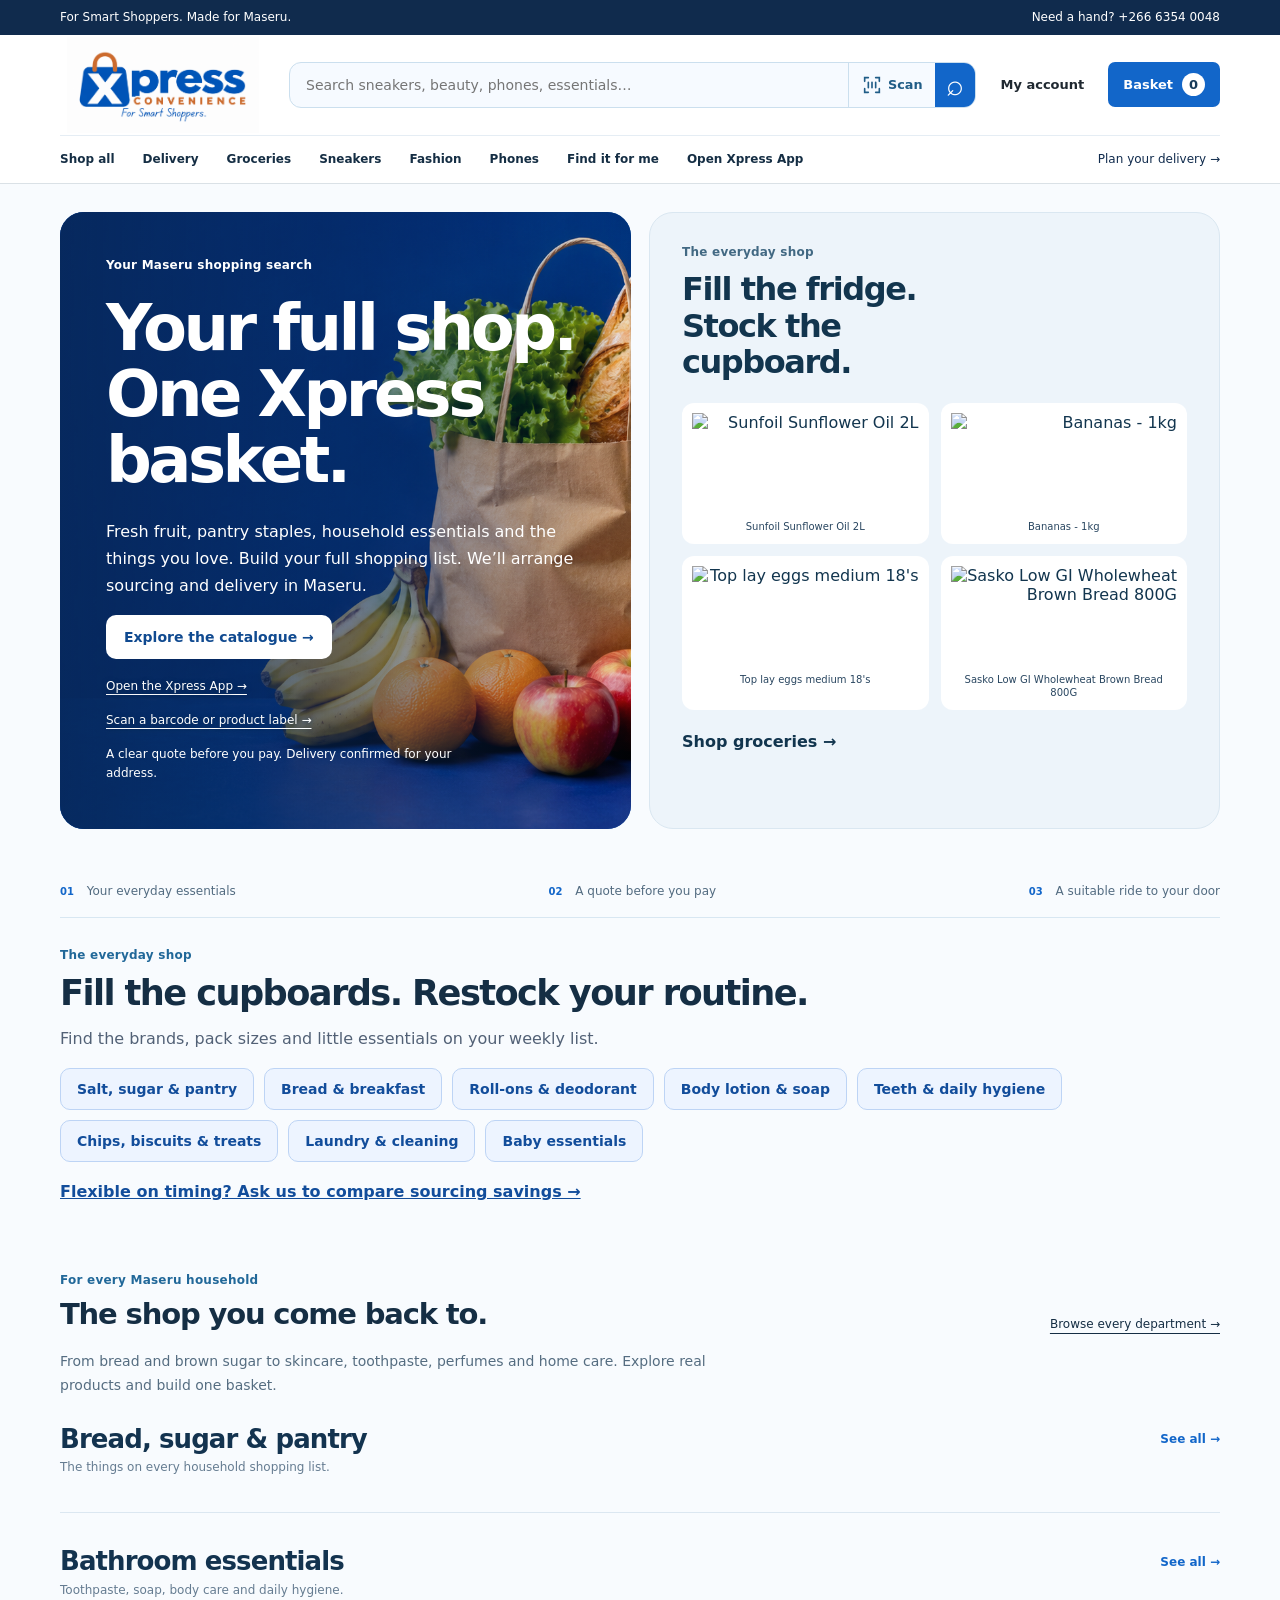
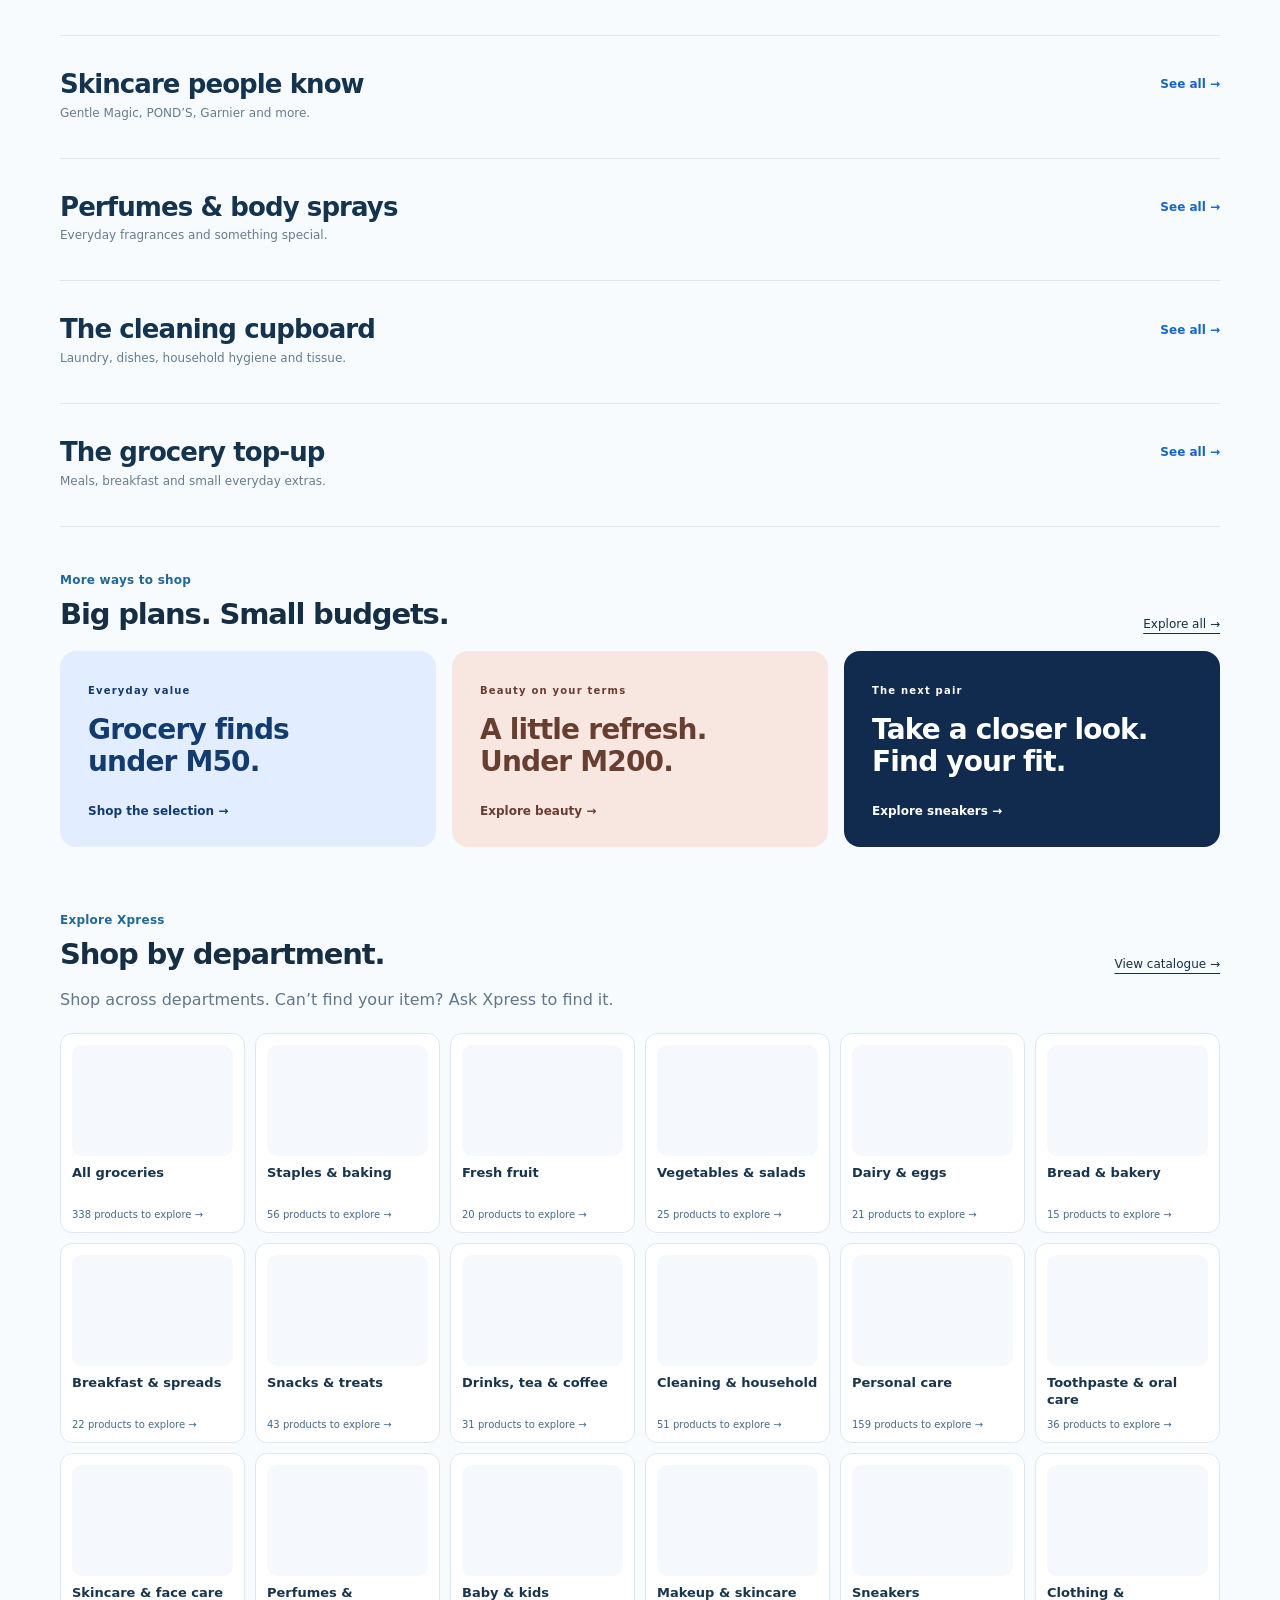
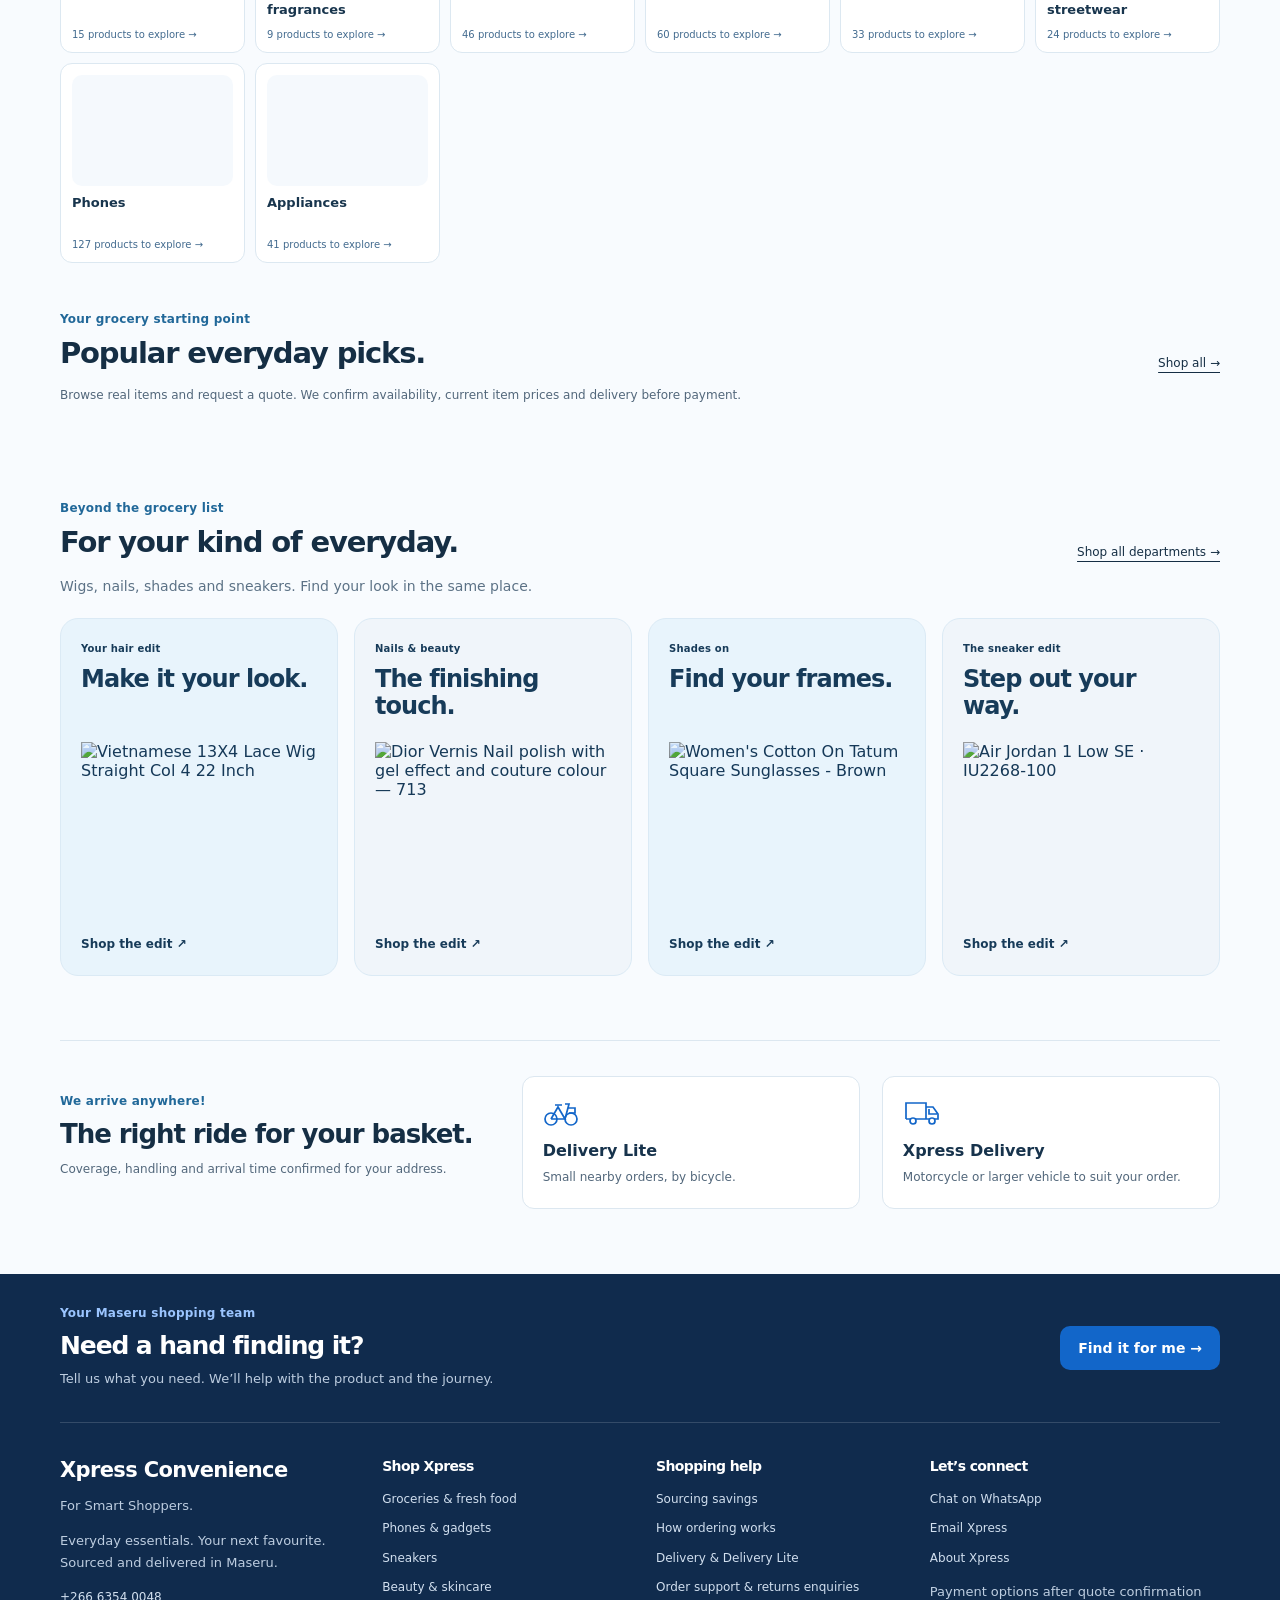
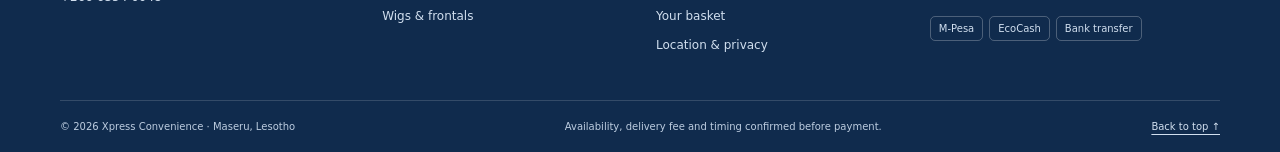
==== commit d694bba5: "Link public storefront to the new Xpress shopping app" ====
--- a/index.html
+++ b/index.html
@@ -1 +1 @@
-<!doctype html><html lang="en"><head><meta name="application-name" content="Xpress Convenience"><meta name="apple-mobile-web-app-title" content="Xpress Convenience"><meta charset="utf-8"><meta name="viewport" content="width=device-width,initial-scale=1"><meta name="theme-color" content="#1266c9"><meta name="description" content="Shop everyday essentials with Xpress Convenience in Maseru. Build a basket and explore Xpress Delivery and Delivery Lite."><title>Your Maseru shopping search | Xpress Convenience</title><link rel="manifest" href="manifest.webmanifest"><link rel="icon" href="assets/favicon.svg" type="image/svg+xml"><link rel="stylesheet" href="assets/store.css"><link rel="stylesheet" href="assets/enhancements.css"><link rel="stylesheet" href="assets/retail.css"><link rel="stylesheet" href="assets/xpress.css"><script defer src="assets/imported-catalogue.js"></script><script defer src="assets/market-catalogue.js"></script><script defer src="assets/expanded-catalogue.js"></script><script defer src="assets/maseru-essentials.js"></script><script defer src="assets/departments.js"></script><script defer src="assets/delivery-engine.js"></script><script defer src="assets/navigation.js"></script><script defer src="assets/search-engine.js"></script><script defer src="assets/catalogue-data.js"></script><script defer src="assets/product-details-data.js"></script><script defer src="assets/product-model.js"></script><script defer src="assets/everyday.js"></script><script defer src="assets/shop.js"></script><link rel="stylesheet" href="assets/departments.css"><link rel="stylesheet" href="assets/sky.css"><link rel="stylesheet" href="assets/product.css"></head><body class="retail" data-page="home"><a class="skip" href="#main">Skip to content</a><div class="retail-top"><div class="wrap"><span>For Smart Shoppers. Made for Maseru.</span><a href="tel:+26663540048">Need a hand? +266 6354 0048</a></div></div><header class="ec-header retail-header"><div class="ec-header-inner"><a aria-label="Xpress Convenience home" class="ec-brand" href="index.html"><img alt="Xpress Convenience" height="1280" src="assets/xpress-blue-logo.png" width="1280"/></a><form action="products.html" class="global-search" role="search"><label class="sr-only" for="global-query">Search products</label><input id="global-query" name="q" placeholder="Search sneakers, beauty, phones, essentials…" type="search"/><a class="scan-search-link" href="scan.html" aria-label="Scan a barcode or product label" title="Scan & search"><svg width="22" height="22" viewBox="0 0 24 24" fill="none" aria-hidden="true"><path d="M8 4H4v4m12-4h4v4M4 16v4h4m12-4v4h-4M8 9v6m4-6v6m4-6v6" stroke="currentColor" stroke-width="1.8" stroke-linecap="round"/></svg><span>Scan</span></a><button aria-label="Search" type="submit">⌕</button></form><a class="account-link" href="account.html">My account</a><a class="ec-basket" href="checkout.html">Basket <span data-cart-count="">0</span></a><button aria-controls="ec-nav" aria-expanded="false" class="ec-menu" type="button">Menu</button></div><div class="retail-nav wrap"><nav aria-label="Main navigation" class="ec-nav" id="ec-nav"><a href="products.html">Shop all</a><a href="delivery.html">Delivery</a><a href="products.html?category=food">Groceries</a><a href="products.html?category=sneakers">Sneakers</a><a href="products.html?category=clothing">Fashion</a><a href="products.html?category=phones">Phones</a><a href="source.html">Find it for me</a><a class="mobile-account" href="account.html">My account</a><button class="ec-install" hidden="" type="button">Install Xpress Convenience</button></nav><a class="delivery-link" href="checkout.html">Plan your delivery →</a></div></header><main id="main"><section class="market-hero wrap"><div><span class="kicker">Your Maseru shopping search</span><h1>Your full shop.<br><em>One Xpress basket.</em></h1><p>Fresh fruit, pantry staples, household essentials and the things you love. Build your full shopping list. We’ll arrange sourcing and delivery in Maseru.</p><a class="button peach" href="products.html">Explore the catalogue →</a><a class="hero-source" href="scan.html">Scan a barcode or product label →</a><span class="hero-small">A clear quote before you pay. Delivery confirmed for your address.</span></div><a class="market-feature" href="products.html?category=food"><span class="kicker">The everyday shop</span><h2>Fill the fridge.<br>Stock the cupboard.</h2><div id="hero-product"></div><span class="feature-link">Shop groceries →</span></a></section><div class="service-strip wrap"><span><b>01</b> Your everyday essentials</span><span><b>02</b> A quote before you pay</span><span><b>03</b> A suitable ride to your door</span></div><section class="wrap everyday-section"><span class="kicker">The everyday shop</span><h2>Fill the cupboards. Restock your routine.</h2><p>Find the brands, pack sizes and little essentials on your weekly list.</p><nav id="everyday-aisles" class="everyday-aisles" aria-label="Everyday shopping aisles"></nav><a class="savings-inline" href="savings.html">Flexible on timing? Ask us to compare sourcing savings →</a></section><section class="xpress-shop-floor wrap" id="shop-floor" aria-label="Daily shopping collections"><div class="section-heading"><div><span class="kicker">For every Maseru household</span><h2>The shop you come back to.</h2></div><a href="products.html">Browse every department →</a></div><p class="shop-floor-intro">From bread and brown sugar to skincare, toothpaste, perfumes and home care. Explore real products and build one basket.</p><div id="shop-floor-shelves" class="shop-floor-shelves"></div></section><section class="wrap value-section"><div class="section-heading"><div><span class="kicker">More ways to shop</span><h2>Big plans. Small budgets.</h2></div><a href="products.html">Explore all →</a></div><div class="value-edits"><a href="products.html?category=food&amp;max=50"><span>Everyday value</span><h3>Grocery finds<br>under M50.</h3><strong>Shop the selection →</strong></a><a href="products.html?category=beauty&amp;max=200"><span>Beauty on your terms</span><h3>A little refresh.<br>Under M200.</h3><strong>Explore beauty →</strong></a><a href="products.html?category=sneakers"><span>The next pair</span><h3>Take a closer look.<br>Find your fit.</h3><strong>Explore sneakers →</strong></a></div></section><section class="department-section wrap"><div class="section-heading"><div><span class="kicker">Explore Xpress</span><h2>Shop by department.</h2></div><a href="products.html">View catalogue →</a></div><p>Shop across departments. Can’t find your item? Ask Xpress to find it.</p><div class="department-grid" id="department-grid"></div></section><section class="essentials wrap" id="essentials"><div class="section-heading"><div><span class="kicker">Your grocery starting point</span><h2>Popular everyday picks.</h2></div><a href="products.html">Shop all →</a></div><p class="catalogue-note">Browse real items and request a quote. We confirm availability, current item prices and delivery before payment.</p><div class="catalogue"></div></section><section class="wrap style-section"><div class="section-heading"><div><span class="kicker">Beyond the grocery list</span><h2>For your kind of everyday.</h2></div><a href="products.html">Shop all departments →</a></div><p>Wigs, nails, shades and sneakers. Find your look in the same place.</p><div id="style-edits" class="style-edits"></div></section><section class="wrap delivery-compact"><div><span class="kicker">We arrive anywhere!</span><h2>The right ride for your basket.</h2><p>Coverage, handling and arrival time confirmed for your address.</p></div><a href="delivery.html"><span class="ride-icon"><svg width="36" height="30" viewBox="0 0 36 30" fill="none" stroke="currentColor" stroke-width="1.7" aria-hidden="true"><circle cx="8" cy="22" r="6"/><circle cx="28" cy="22" r="6"/><path d="M8 22l7-12 7 12H8m14 0 4-15h-4M12 8h7m6 3h7v5h-6"/></svg></span><strong>Delivery Lite</strong><span>Small nearby orders, by bicycle.</span></a><a href="delivery.html"><span class="ride-icon"><svg width="38" height="30" viewBox="0 0 38 30" fill="none" stroke="currentColor" stroke-width="1.7" aria-hidden="true"><path d="M3 22V6h20v16H3m20-12h7l5 7v5H23m3-10v5h8"/><circle cx="10" cy="24" r="3" fill="white"/><circle cx="29" cy="24" r="3" fill="white"/></svg></span><strong>Xpress Delivery</strong><span>Motorcycle or larger vehicle to suit your order.</span></a></section></main><footer class="retail-footer xpress-footer"><div class="wrap footer-help"><div><span class="kicker">Your Maseru shopping team</span><h2>Need a hand finding it?</h2><p>Tell us what you need. We’ll help with the product and the journey.</p></div><a class="button" href="source.html">Find it for me →</a></div><div class="wrap footer-grid"><div class="footer-brand"><strong>Xpress Convenience</strong><p>For Smart Shoppers.</p><p>Everyday essentials. Your next favourite. Sourced and delivered in Maseru.</p><a href="tel:+26663540048">+266 6354 0048</a></div><div><h3>Shop Xpress</h3><a href="products.html?category=food">Groceries &amp; fresh food</a><a href="products.html?category=phones">Phones &amp; gadgets</a><a href="products.html?category=sneakers">Sneakers</a><a href="products.html?category=beauty">Beauty &amp; skincare</a><a href="products.html?category=wigs">Wigs &amp; frontals</a></div><div><h3>Shopping help</h3><a href="savings.html">Sourcing savings</a><a href="help.html">How ordering works</a><a href="delivery.html">Delivery &amp; Delivery Lite</a><a href="help.html#aftercare">Order support &amp; returns enquiries</a><a href="checkout.html">Your basket</a><a href="privacy.html">Location &amp; privacy</a></div><div><h3>Let’s connect</h3><a href="https://wa.me/26663540048">Chat on WhatsApp</a><a href="mailto:expressconvenience2.4.7@gmail.com">Email Xpress</a><a href="about.html">About Xpress</a><p>Payment options after quote confirmation</p><div class="payment-tags"><span>M-Pesa</span><span>EcoCash</span><span>Bank transfer</span></div></div></div><div class="wrap footer-bottom"><span>© 2026 Xpress Convenience · Maseru, Lesotho</span><span>Availability, delivery fee and timing confirmed before payment.</span><a href="#main">Back to top ↑</a></div></footer><a class="mobile-cart" href="checkout.html" hidden><span>Your basket · <b data-cart-count>0</b> items</span><strong>Review basket →</strong></a></body></html>+<!doctype html><html lang="en"><head><meta name="application-name" content="Xpress Convenience"><meta name="apple-mobile-web-app-title" content="Xpress Convenience"><meta charset="utf-8"><meta name="viewport" content="width=device-width,initial-scale=1"><meta name="theme-color" content="#1266c9"><meta name="description" content="Shop everyday essentials with Xpress Convenience in Maseru. Build a basket and explore Xpress Delivery and Delivery Lite."><title>Your Maseru shopping search | Xpress Convenience</title><link rel="manifest" href="manifest.webmanifest"><link rel="icon" href="assets/favicon.svg" type="image/svg+xml"><link rel="stylesheet" href="assets/store.css"><link rel="stylesheet" href="assets/enhancements.css"><link rel="stylesheet" href="assets/retail.css"><link rel="stylesheet" href="assets/xpress.css"><script defer src="assets/imported-catalogue.js"></script><script defer src="assets/market-catalogue.js"></script><script defer src="assets/expanded-catalogue.js"></script><script defer src="assets/maseru-essentials.js"></script><script defer src="assets/departments.js"></script><script defer src="assets/delivery-engine.js"></script><script defer src="assets/navigation.js"></script><script defer src="assets/search-engine.js"></script><script defer src="assets/catalogue-data.js"></script><script defer src="assets/product-details-data.js"></script><script defer src="assets/product-model.js"></script><script defer src="assets/everyday.js"></script><script defer src="assets/shop.js"></script><link rel="stylesheet" href="assets/departments.css"><link rel="stylesheet" href="assets/sky.css"><link rel="stylesheet" href="assets/product.css"></head><body class="retail" data-page="home"><a class="skip" href="#main">Skip to content</a><div class="retail-top"><div class="wrap"><span>For Smart Shoppers. Made for Maseru.</span><a href="tel:+26663540048">Need a hand? +266 6354 0048</a></div></div><header class="ec-header retail-header"><div class="ec-header-inner"><a aria-label="Xpress Convenience home" class="ec-brand" href="index.html"><img alt="Xpress Convenience" height="1280" src="assets/xpress-blue-logo.png" width="1280"/></a><form action="products.html" class="global-search" role="search"><label class="sr-only" for="global-query">Search products</label><input id="global-query" name="q" placeholder="Search sneakers, beauty, phones, essentials…" type="search"/><a class="scan-search-link" href="scan.html" aria-label="Scan a barcode or product label" title="Scan & search"><svg width="22" height="22" viewBox="0 0 24 24" fill="none" aria-hidden="true"><path d="M8 4H4v4m12-4h4v4M4 16v4h4m12-4v4h-4M8 9v6m4-6v6m4-6v6" stroke="currentColor" stroke-width="1.8" stroke-linecap="round"/></svg><span>Scan</span></a><button aria-label="Search" type="submit">⌕</button></form><a class="account-link" href="account.html">My account</a><a class="ec-basket" href="checkout.html">Basket <span data-cart-count="">0</span></a><button aria-controls="ec-nav" aria-expanded="false" class="ec-menu" type="button">Menu</button></div><div class="retail-nav wrap"><nav aria-label="Main navigation" class="ec-nav" id="ec-nav"><a href="products.html">Shop all</a><a href="delivery.html">Delivery</a><a href="products.html?category=food">Groceries</a><a href="products.html?category=sneakers">Sneakers</a><a href="products.html?category=clothing">Fashion</a><a href="products.html?category=phones">Phones</a><a href="source.html">Find it for me</a><a class="mobile-account" href="account.html">My account</a><a href="app.html">Open Xpress App</a><button class="ec-install" hidden="" type="button">Install Xpress Convenience</button></nav><a class="delivery-link" href="checkout.html">Plan your delivery →</a></div></header><main id="main"><section class="market-hero wrap"><div><span class="kicker">Your Maseru shopping search</span><h1>Your full shop.<br><em>One Xpress basket.</em></h1><p>Fresh fruit, pantry staples, household essentials and the things you love. Build your full shopping list. We’ll arrange sourcing and delivery in Maseru.</p><a class="button peach" href="products.html">Explore the catalogue →</a><a class="hero-source" href="app.html">Open the Xpress App →</a><a class="hero-source" href="scan.html">Scan a barcode or product label →</a><span class="hero-small">A clear quote before you pay. Delivery confirmed for your address.</span></div><a class="market-feature" href="products.html?category=food"><span class="kicker">The everyday shop</span><h2>Fill the fridge.<br>Stock the cupboard.</h2><div id="hero-product"></div><span class="feature-link">Shop groceries →</span></a></section><div class="service-strip wrap"><span><b>01</b> Your everyday essentials</span><span><b>02</b> A quote before you pay</span><span><b>03</b> A suitable ride to your door</span></div><section class="wrap everyday-section"><span class="kicker">The everyday shop</span><h2>Fill the cupboards. Restock your routine.</h2><p>Find the brands, pack sizes and little essentials on your weekly list.</p><nav id="everyday-aisles" class="everyday-aisles" aria-label="Everyday shopping aisles"></nav><a class="savings-inline" href="savings.html">Flexible on timing? Ask us to compare sourcing savings →</a></section><section class="xpress-shop-floor wrap" id="shop-floor" aria-label="Daily shopping collections"><div class="section-heading"><div><span class="kicker">For every Maseru household</span><h2>The shop you come back to.</h2></div><a href="products.html">Browse every department →</a></div><p class="shop-floor-intro">From bread and brown sugar to skincare, toothpaste, perfumes and home care. Explore real products and build one basket.</p><div id="shop-floor-shelves" class="shop-floor-shelves"></div></section><section class="wrap value-section"><div class="section-heading"><div><span class="kicker">More ways to shop</span><h2>Big plans. Small budgets.</h2></div><a href="products.html">Explore all →</a></div><div class="value-edits"><a href="products.html?category=food&amp;max=50"><span>Everyday value</span><h3>Grocery finds<br>under M50.</h3><strong>Shop the selection →</strong></a><a href="products.html?category=beauty&amp;max=200"><span>Beauty on your terms</span><h3>A little refresh.<br>Under M200.</h3><strong>Explore beauty →</strong></a><a href="products.html?category=sneakers"><span>The next pair</span><h3>Take a closer look.<br>Find your fit.</h3><strong>Explore sneakers →</strong></a></div></section><section class="department-section wrap"><div class="section-heading"><div><span class="kicker">Explore Xpress</span><h2>Shop by department.</h2></div><a href="products.html">View catalogue →</a></div><p>Shop across departments. Can’t find your item? Ask Xpress to find it.</p><div class="department-grid" id="department-grid"></div></section><section class="essentials wrap" id="essentials"><div class="section-heading"><div><span class="kicker">Your grocery starting point</span><h2>Popular everyday picks.</h2></div><a href="products.html">Shop all →</a></div><p class="catalogue-note">Browse real items and request a quote. We confirm availability, current item prices and delivery before payment.</p><div class="catalogue"></div></section><section class="wrap style-section"><div class="section-heading"><div><span class="kicker">Beyond the grocery list</span><h2>For your kind of everyday.</h2></div><a href="products.html">Shop all departments →</a></div><p>Wigs, nails, shades and sneakers. Find your look in the same place.</p><div id="style-edits" class="style-edits"></div></section><section class="wrap delivery-compact"><div><span class="kicker">We arrive anywhere!</span><h2>The right ride for your basket.</h2><p>Coverage, handling and arrival time confirmed for your address.</p></div><a href="delivery.html"><span class="ride-icon"><svg width="36" height="30" viewBox="0 0 36 30" fill="none" stroke="currentColor" stroke-width="1.7" aria-hidden="true"><circle cx="8" cy="22" r="6"/><circle cx="28" cy="22" r="6"/><path d="M8 22l7-12 7 12H8m14 0 4-15h-4M12 8h7m6 3h7v5h-6"/></svg></span><strong>Delivery Lite</strong><span>Small nearby orders, by bicycle.</span></a><a href="delivery.html"><span class="ride-icon"><svg width="38" height="30" viewBox="0 0 38 30" fill="none" stroke="currentColor" stroke-width="1.7" aria-hidden="true"><path d="M3 22V6h20v16H3m20-12h7l5 7v5H23m3-10v5h8"/><circle cx="10" cy="24" r="3" fill="white"/><circle cx="29" cy="24" r="3" fill="white"/></svg></span><strong>Xpress Delivery</strong><span>Motorcycle or larger vehicle to suit your order.</span></a></section></main><footer class="retail-footer xpress-footer"><div class="wrap footer-help"><div><span class="kicker">Your Maseru shopping team</span><h2>Need a hand finding it?</h2><p>Tell us what you need. We’ll help with the product and the journey.</p></div><a class="button" href="source.html">Find it for me →</a></div><div class="wrap footer-grid"><div class="footer-brand"><strong>Xpress Convenience</strong><p>For Smart Shoppers.</p><p>Everyday essentials. Your next favourite. Sourced and delivered in Maseru.</p><a href="tel:+26663540048">+266 6354 0048</a></div><div><h3>Shop Xpress</h3><a href="products.html?category=food">Groceries &amp; fresh food</a><a href="products.html?category=phones">Phones &amp; gadgets</a><a href="products.html?category=sneakers">Sneakers</a><a href="products.html?category=beauty">Beauty &amp; skincare</a><a href="products.html?category=wigs">Wigs &amp; frontals</a></div><div><h3>Shopping help</h3><a href="savings.html">Sourcing savings</a><a href="help.html">How ordering works</a><a href="delivery.html">Delivery &amp; Delivery Lite</a><a href="help.html#aftercare">Order support &amp; returns enquiries</a><a href="checkout.html">Your basket</a><a href="privacy.html">Location &amp; privacy</a></div><div><h3>Let’s connect</h3><a href="https://wa.me/26663540048">Chat on WhatsApp</a><a href="mailto:expressconvenience2.4.7@gmail.com">Email Xpress</a><a href="about.html">About Xpress</a><p>Payment options after quote confirmation</p><div class="payment-tags"><span>M-Pesa</span><span>EcoCash</span><span>Bank transfer</span></div></div></div><div class="wrap footer-bottom"><span>© 2026 Xpress Convenience · Maseru, Lesotho</span><span>Availability, delivery fee and timing confirmed before payment.</span><a href="#main">Back to top ↑</a></div></footer><a class="mobile-cart" href="checkout.html" hidden><span>Your basket · <b data-cart-count>0</b> items</span><strong>Review basket →</strong></a></body></html>
